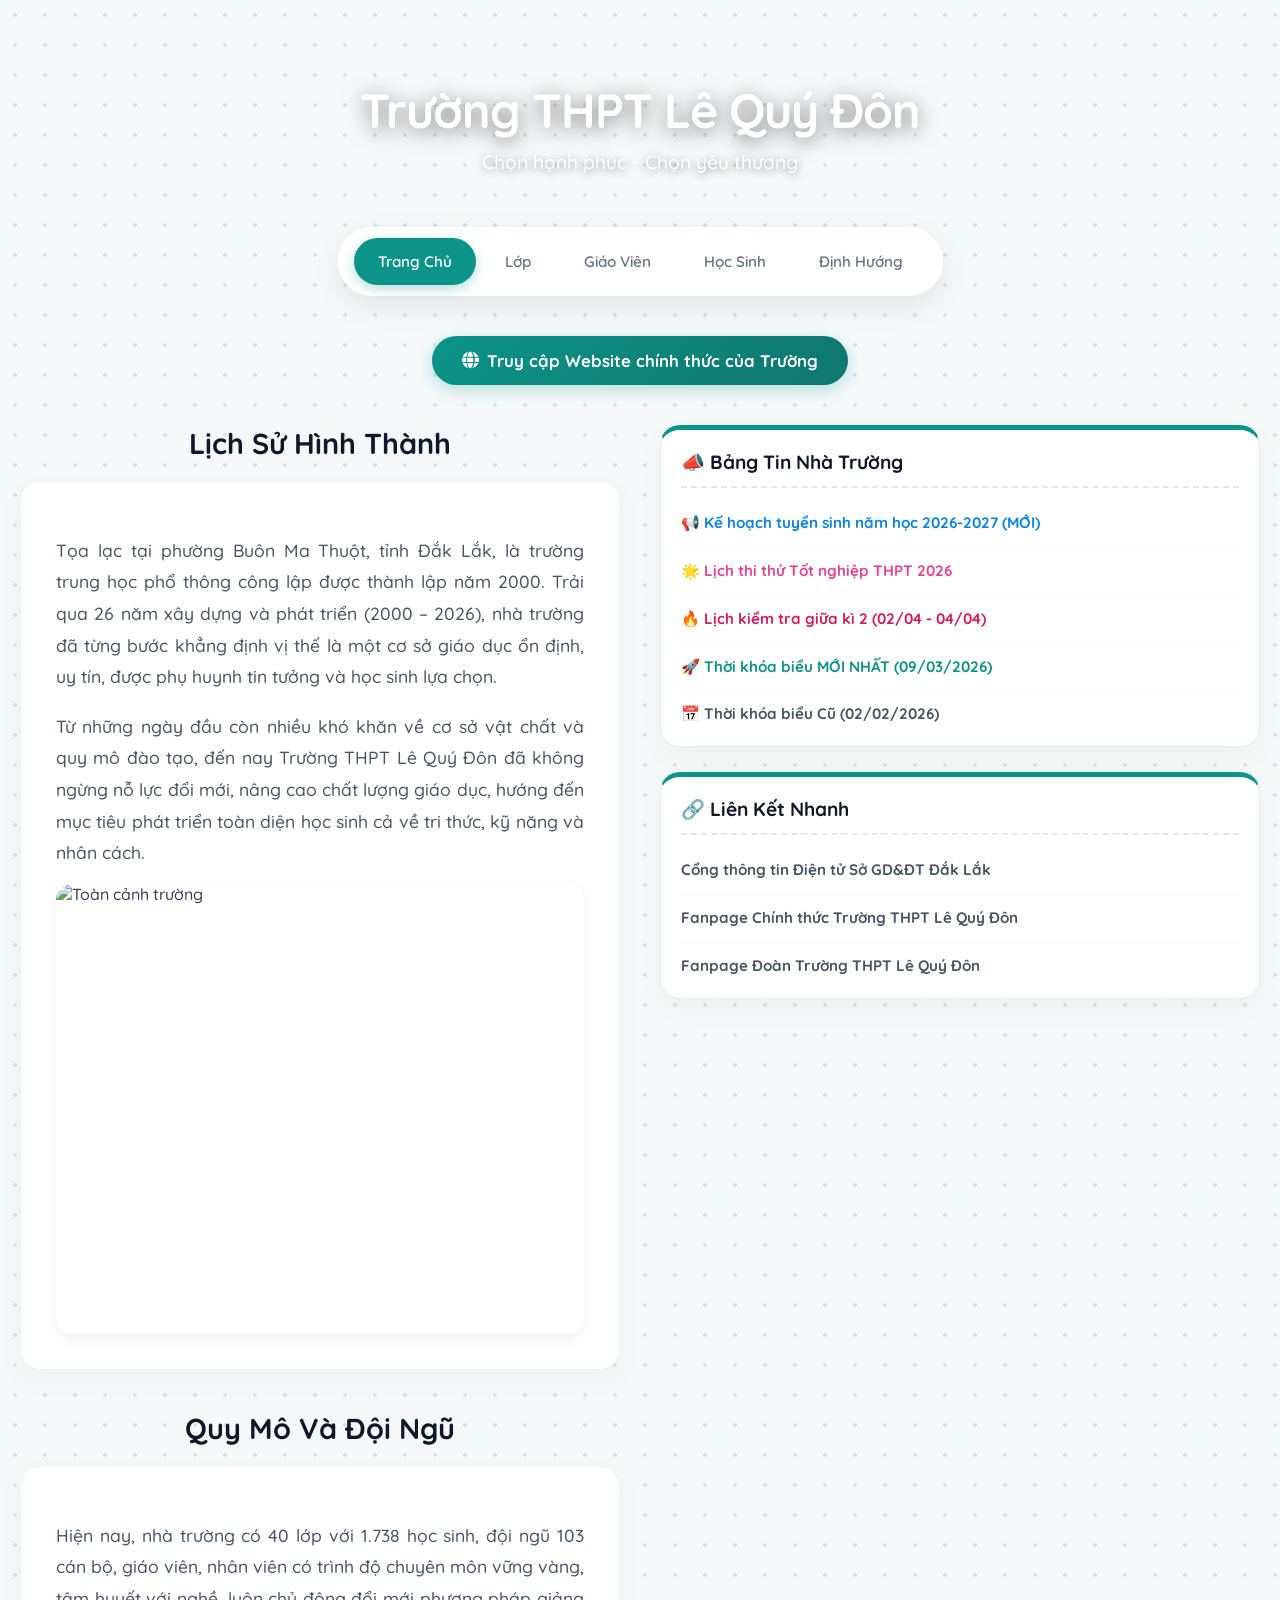
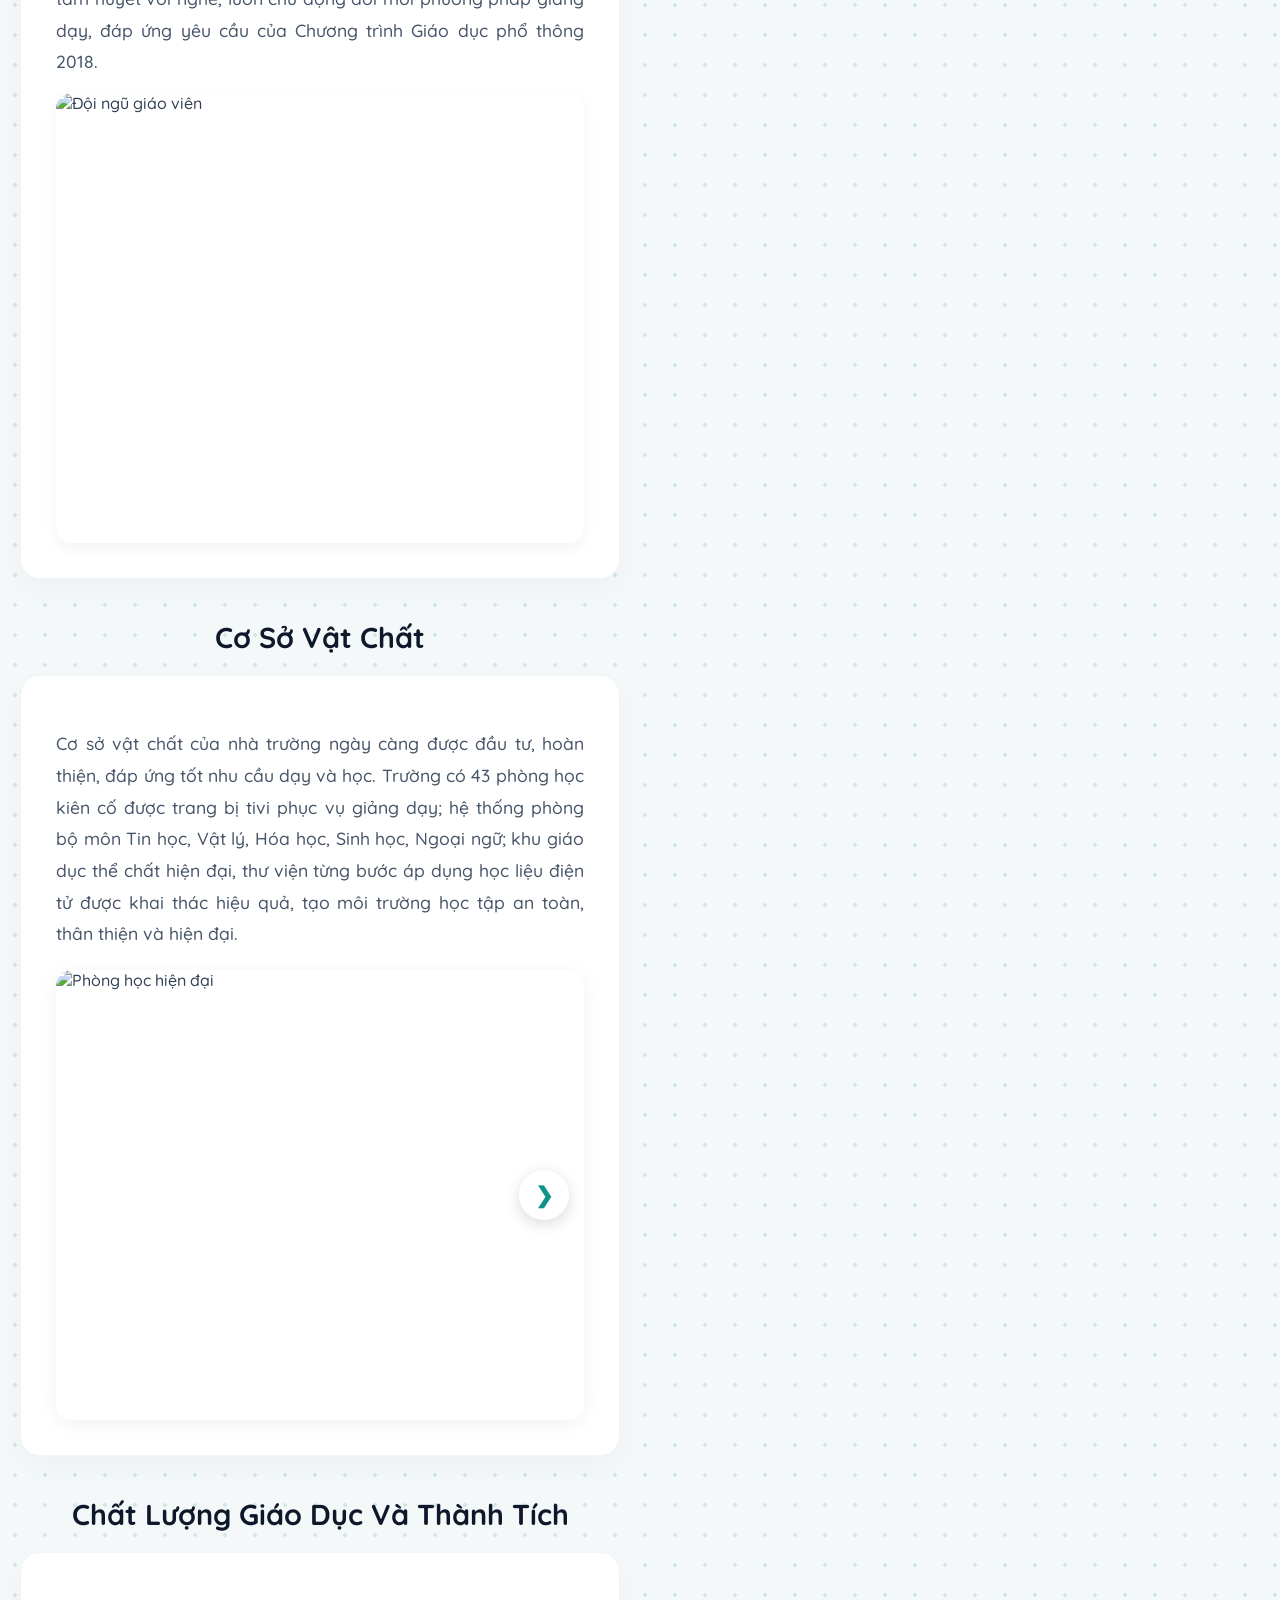
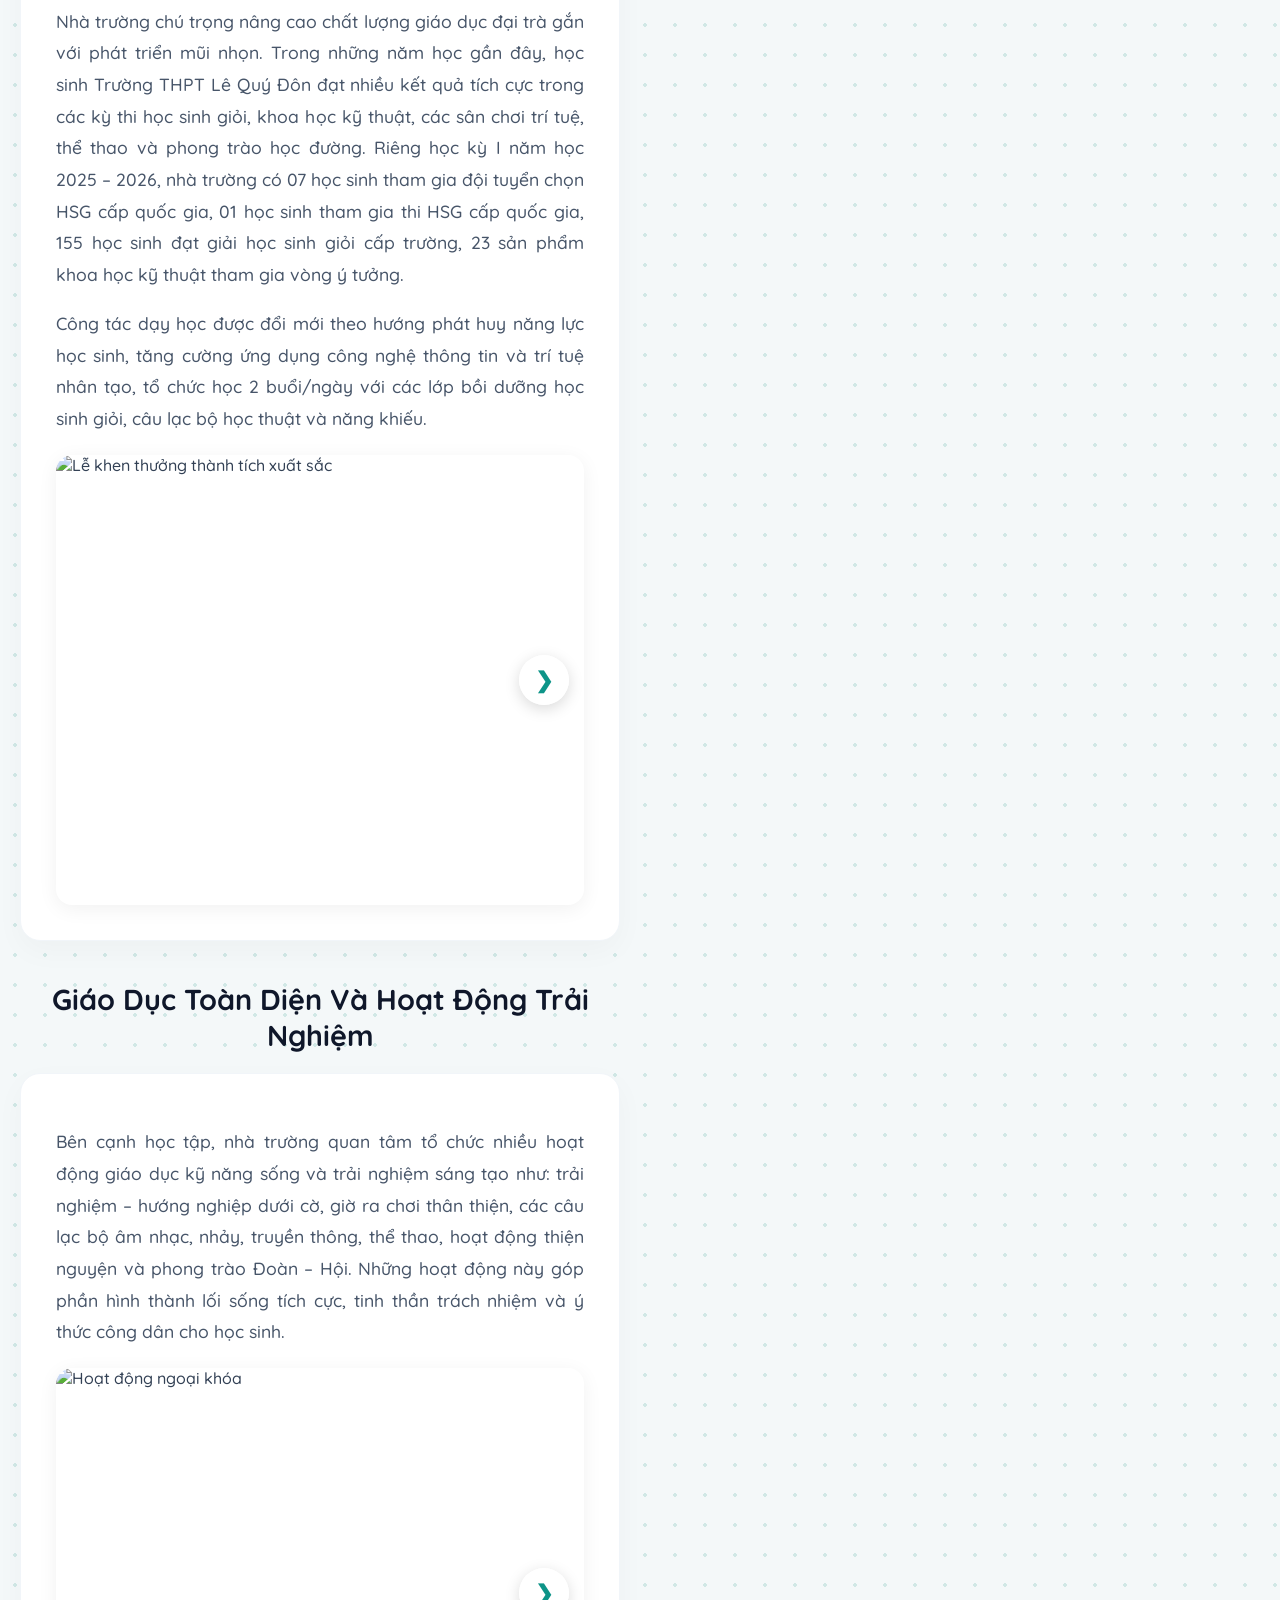
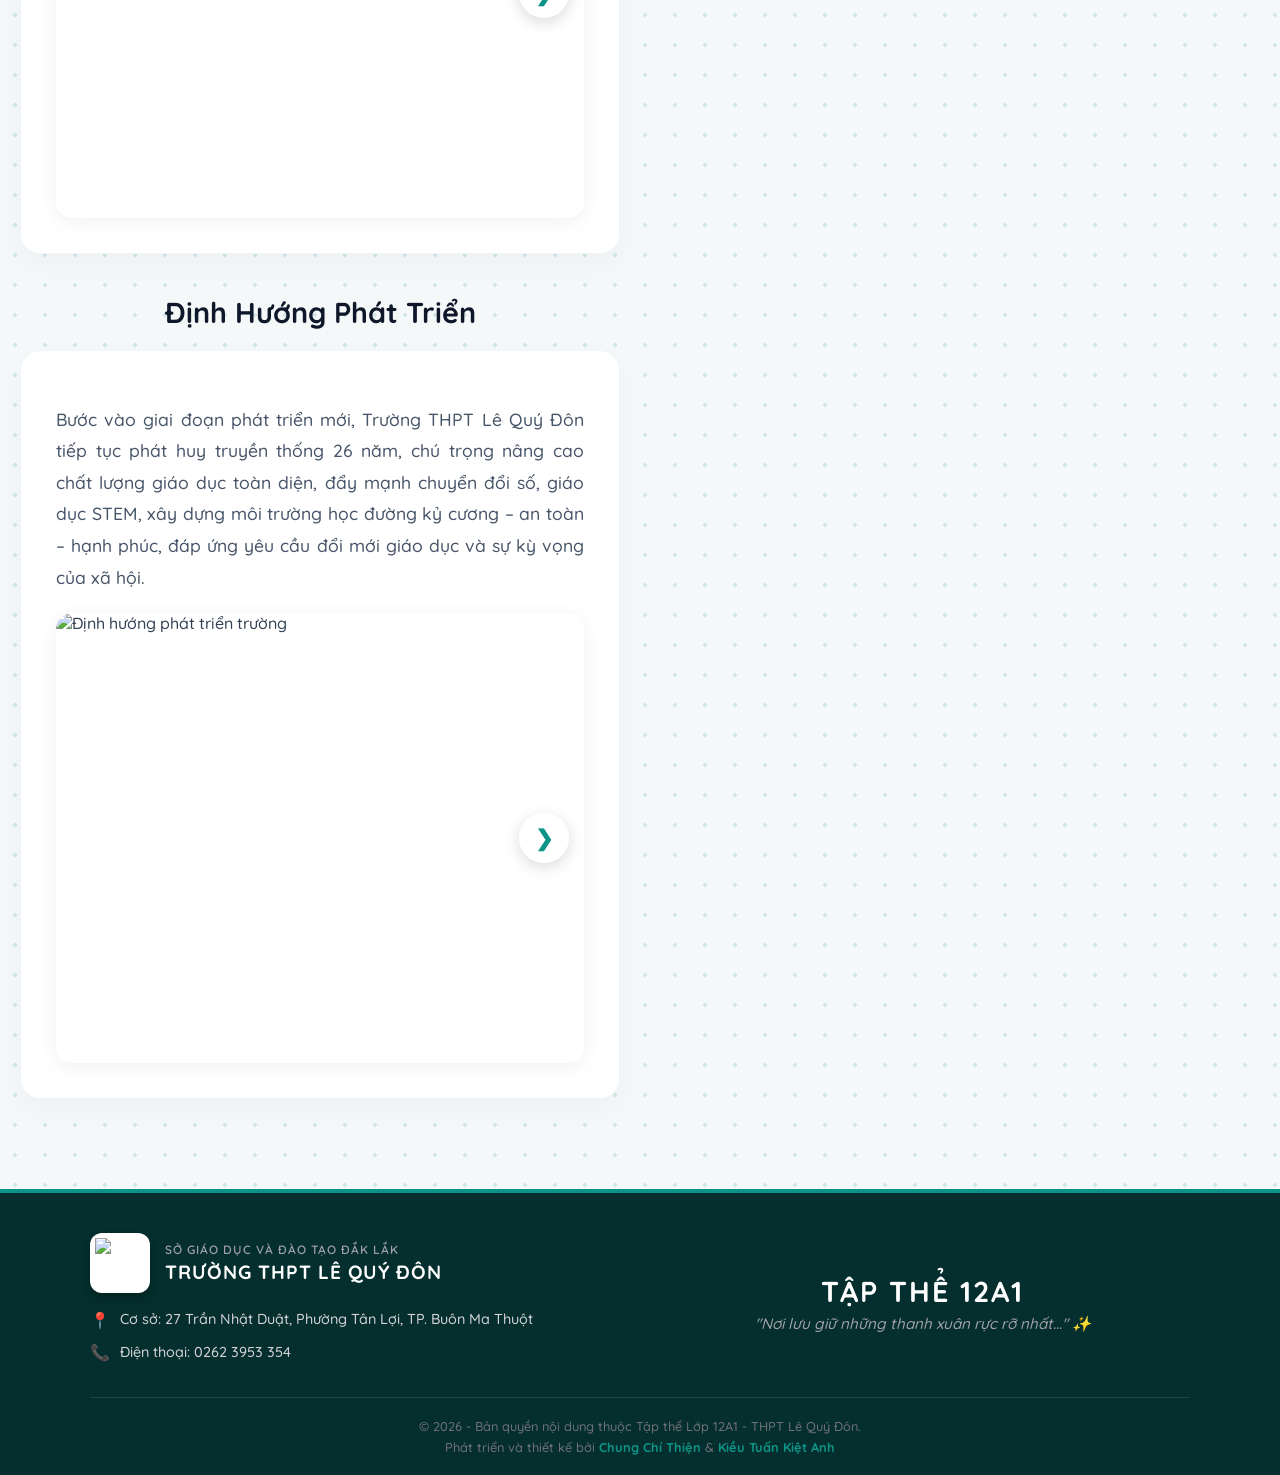
==== index.html @ 3937b13d "Update index.html" ====
<!DOCTYPE html>
<html lang="vi">
<head>
    <meta charset="UTF-8">
    <meta name="viewport" content="width=device-width, initial-scale=1.0">
    <title>Trang Chủ - THPT Lê Quý Đôn</title>
    
    <link rel="preconnect" href="https://fonts.googleapis.com">
    <link rel="preconnect" href="https://fonts.gstatic.com" crossorigin>
    <link href="https://fonts.googleapis.com/css2?family=Quicksand:wght@400;500;600;700;800&display=swap" rel="stylesheet">
    <link rel="stylesheet" href="https://cdnjs.cloudflare.com/ajax/libs/font-awesome/6.0.0/css/all.min.css">
    
    <link rel="stylesheet" href="style.css">

    <style>
        /* =========================================
           1. CSS CƠ BẢN VÀ CHỐNG VỠ GIAO DIỆN
           ========================================= */
        * { box-sizing: border-box; }
        body, html { 
            font-family: 'Quicksand', sans-serif !important;
            background-color: #f4f8f9; 
            color: #334155;
            margin: 0;
            padding: 0;
            width: 100%;
            overflow-x: hidden !important; 
        }
        
        button, input, select, textarea, a, p, h1, h2, h3, h4, h5, h6, span, div, li { 
            font-family: 'Quicksand', sans-serif !important; 
        }

        /* (Phần Header đã được xóa CSS nội bộ để kế thừa hoàn toàn thiết kế nền mờ từ file style.css gốc của bạn) */

        /* =========================================
           2. THANH MENU TRƯỢT BO GÓC MƯỢT MÀ
           ========================================= */
        nav { 
            position: relative; display: flex; justify-content: center; align-items: center; 
            gap: 5px; padding: 12px 15px; background: rgba(255, 255, 255, 0.95);
            backdrop-filter: blur(10px); box-shadow: 0 10px 30px rgba(0,0,0,0.08);
            position: sticky; top: 15px; z-index: 1000; width: max-content; max-width: 95%;
            margin: -30px auto 40px; border-radius: 50px; 
        }
        .nav-indicator {
            position: absolute; height: calc(100% - 20px); background: #0d9488; 
            border-radius: 50px; transition: all 0.4s cubic-bezier(0.25, 1, 0.5, 1);
            z-index: 0; top: 10px; left: 0; box-shadow: 0 4px 12px rgba(13, 148, 136, 0.3); pointer-events: none;
        }
        nav a { 
            position: relative; z-index: 1; text-decoration: none; padding: 10px 24px; 
            display: inline-block; color: #64748b; font-weight: 700; transition: color 0.3s ease;
            border-radius: 50px; white-space: nowrap;
        }
        nav a.active { color: #ffffff !important; }

        /* =========================================
           3. BỐ CỤC: THU NHỎ WIDGET - LÀM TO NỘI DUNG CHÍNH
           ========================================= */
        .container { max-width: 1280px; margin: 0 auto; padding: 0 20px; }
        
        .main-layout { display: flex; gap: 40px; align-items: flex-start; }
        .content { flex: 1; min-width: 0; }
        .sidebar { width: 260px; flex-shrink: 0; position: sticky; top: 100px; z-index: 10; }

        .card { 
            background: white; padding: 35px; border-radius: 20px; 
            box-shadow: 0 10px 30px rgba(0,0,0,0.03); border: 1px solid #f1f5f9; 
            margin-bottom: 40px; transition: transform 0.3s;
        }
        .card:hover { transform: translateY(-5px); box-shadow: 0 15px 40px rgba(0,0,0,0.06); }
        .card p { line-height: 1.8; color: #475569; font-size: 1.1rem; text-align: justify; margin-bottom: 15px; }
        
        h2 { 
            color: #0f172a; font-size: 1.8rem; font-weight: 800; margin-bottom: 20px; 
            border-left: 5px solid #0d9488; padding-left: 15px; margin-top: 0; 
        }

        .btn-link { 
            display: inline-flex; align-items: center; justify-content: center; gap: 8px;
            padding: 14px 30px; background: linear-gradient(135deg, #0d9488, #0f766e); 
            color: white !important; text-decoration: none; border-radius: 50px; font-weight: bold; 
            transition: 0.3s; box-shadow: 0 5px 15px rgba(13, 148, 136, 0.25); font-size: 1.05rem;
        }
        .btn-link:hover { transform: translateY(-3px); box-shadow: 0 8px 25px rgba(13, 148, 136, 0.35); }

        .school-image { width: 100%; height: 450px; object-fit: cover; border-radius: 16px; margin-top: 15px; box-shadow: 0 5px 15px rgba(0,0,0,0.05); cursor: zoom-in; }

        /* =========================================
           4. CAROUSEL TRƯỢT ẢNH MƯỢT MÀ (1 ẢNH / LẦN)
           ========================================= */
        .carousel-wrapper { 
            position: relative; margin-top: 20px; width: 100%; 
            border-radius: 16px; overflow: hidden; box-shadow: 0 4px 20px rgba(0,0,0,0.06);
        }
        
        .carousel-container { 
            width: 100%; display: flex; overflow-x: auto; 
            scroll-snap-type: x mandatory; scrollbar-width: none; 
            -webkit-overflow-scrolling: touch; scroll-behavior: smooth;
        }
        .carousel-container::-webkit-scrollbar { display: none; }
        
        .carousel-container img { 
            flex: 0 0 100%; 
            width: 100%; 
            height: 450px; 
            object-fit: cover; 
            scroll-snap-align: center; 
            cursor: zoom-in; 
        }

        .slider-btn { 
            position: absolute; top: 50%; transform: translateY(-50%); 
            background: rgba(255,255,255,0.85); backdrop-filter: blur(4px);
            border: none; width: 50px; height: 50px; border-radius: 50%; 
            font-size: 22px; font-weight: bold; cursor: pointer; color: #0d9488; 
            z-index: 10; display: flex; justify-content: center; align-items: center; 
            box-shadow: 0 4px 15px rgba(0,0,0,0.15); transition: 0.3s; 
        }
        .slider-btn:hover { background: #0d9488; color: white; transform: translateY(-50%) scale(1.1); }
        .left-btn { left: 15px; }
        .right-btn { right: 15px; }

        /* =========================================
           5. WIDGETS (CỘT BẢNG TIN BÊN PHẢI)
           ========================================= */
        .widget { 
            background: white; padding: 20px; border-radius: 20px; 
            box-shadow: 0 10px 30px rgba(0,0,0,0.03); margin-bottom: 25px; 
            border-top: 5px solid #0d9488; 
        }
        .widget h3 { 
            margin-top: 0; color: #0f172a; font-size: 1.2rem; margin-bottom: 12px; 
            padding-bottom: 12px; border-bottom: 2px dashed #e2e8f0; font-weight: 800;
        }
        .widget ul { list-style: none; padding: 0; margin: 0; }
        .widget ul li { padding: 12px 0; border-bottom: 1px dashed #f1f5f9; }
        .widget ul li:last-child { border-bottom: none; padding-bottom: 0;}
        .widget ul li a { 
            transition: 0.2s; display: block; text-decoration: none; 
            font-weight: 700; line-height: 1.5; color: #475569; font-size: 0.95rem;
        }
        .widget ul li a:hover { transform: translateX(5px); opacity: 0.8;}
        
        .link-blue { color: #0984e3 !important; }
        .link-pink { color: #e84393 !important; }
        .link-red { color: #d81b60 !important; }
        .link-teal { color: #0d9488 !important; }

        /* =========================================
           6. LIGHTBOX (TRÌNH XEM ẢNH FULL MÀN HÌNH)
           ========================================= */
        .lightbox {
            display: none; position: fixed; z-index: 9999; padding-top: 20px; 
            left: 0; top: 0; width: 100%; height: 100%; 
            background-color: rgba(15, 23, 42, 0.95); backdrop-filter: blur(8px);
        }
        .lightbox-content {
            margin: auto; display: block; max-width: 90%; max-height: 80vh;
            border-radius: 12px; box-shadow: 0 15px 50px rgba(0,0,0,0.5);
            animation: zoomIn 0.3s cubic-bezier(0.25, 1, 0.5, 1); object-fit: contain;
        }
        .lightbox-caption {
            margin: 15px auto 0; display: block; width: 80%; text-align: center; 
            color: #ccfbf1; font-size: 1.1rem; font-weight: 700;
        }
        @keyframes zoomIn { from {transform:scale(0.9); opacity:0;} to {transform:scale(1); opacity:1;} }
        
        .lightbox-close {
            position: absolute; top: 20px; right: 40px; color: #94a3b8;
            font-size: 45px; font-weight: bold; transition: 0.3s; cursor: pointer; z-index: 10000;
        }
        .lightbox-close:hover { color: #f43f5e; }
        
        .lightbox-btn {
            cursor: pointer; position: absolute; top: 50%; transform: translateY(-50%); 
            color: white; font-weight: bold; font-size: 24px; transition: 0.3s ease; 
            background-color: rgba(255,255,255,0.1); border-radius: 50%; display: flex; 
            align-items: center; justify-content: center; width: 60px; height: 60px; 
            z-index: 10000; border: none; outline: none;
        }
        .lightbox-prev { left: 30px; }
        .lightbox-next { right: 30px; }
        .lightbox-btn:hover { background-color: #0d9488; transform: translateY(-50%) scale(1.1); }

        /* =========================================
           7. RESPONSIVE (MÀN HÌNH ĐIỆN THOẠI)
           ========================================= */
        @media (max-width: 900px) {
            .main-layout { flex-direction: column; gap: 20px;}
            .sidebar { width: 100%; position: static !important; }
            
            nav {
                flex-wrap: nowrap !important; overflow-x: auto;
                -webkit-overflow-scrolling: touch; justify-content: flex-start; padding: 10px;
            }
            nav::-webkit-scrollbar { display: none; }
            nav a { padding: 10px 20px; font-size: 0.9rem; }
            .nav-indicator { top: 8px; height: calc(100% - 16px); }

            .carousel-container img, .school-image { height: 280px; }

            .lightbox-btn { padding: 15px; font-size: 20px; width: 45px; height: 45px;}
            .lightbox-prev { left: 10px; }
            .lightbox-next { right: 10px; }
            .lightbox-content { max-height: 70vh; margin-top: 30px;}
            .lightbox-close { top: 10px; right: 20px; font-size: 35px; }
        }
    </style>
</head>
<body>

    <header>
        <h1>Trường THPT Lê Quý Đôn</h1>
        <p>Chọn hạnh phúc - Chọn yêu thương</p>
    </header>

    <nav>
        <a href="index.html" class="active">Trang Chủ</a>
        <a href="lop.html">Lớp</a> 
        <a href="giao-vien.html">Giáo Viên</a>
        <a href="hoc-sinh.html">Học Sinh</a>
        <a href="dinh-huong.html">Định Hướng</a> 
    </nav>

    <div class="container">
        <div style="text-align: center; margin-bottom: 40px;">
            <a href="https://c3lequydon.daklak.edu.vn/" target="_blank" class="btn-link">
                <i class="fas fa-globe"></i> Truy cập Website chính thức của Trường
            </a>
        </div>

        <div class="main-layout">
            <div class="content">
                
                <section>
                    <h2 style="margin-top: 0;">Lịch Sử Hình Thành</h2>
                    <div class="card">
                        <p>Tọa lạc tại phường Buôn Ma Thuột, tỉnh Đắk Lắk, là trường trung học phổ thông công lập được thành lập năm 2000. Trải qua 26 năm xây dựng và phát triển (2000 – 2026), nhà trường đã từng bước khẳng định vị thế là một cơ sở giáo dục ổn định, uy tín, được phụ huynh tin tưởng và học sinh lựa chọn.</p>
                        <p>Từ những ngày đầu còn nhiều khó khăn về cơ sở vật chất và quy mô đào tạo, đến nay Trường THPT Lê Quý Đôn đã không ngừng nỗ lực đổi mới, nâng cao chất lượng giáo dục, hướng đến mục tiêu phát triển toàn diện học sinh cả về tri thức, kỹ năng và nhân cách.</p>
                        <img src="https://i.postimg.cc/QxTqFwHB/166d3dda-316a-4ff6-8b25-dff9bae28292.jpg" alt="Toàn cảnh trường" class="school-image" onclick="openLightbox(this)">
                    </div>
                </section>

                <section>
                    <h2>Quy Mô Và Đội Ngũ</h2>
                    <div class="card">
                        <p>Hiện nay, nhà trường có 40 lớp với 1.738 học sinh, đội ngũ 103 cán bộ, giáo viên, nhân viên có trình độ chuyên môn vững vàng, tâm huyết với nghề, luôn chủ động đổi mới phương pháp giảng dạy, đáp ứng yêu cầu của Chương trình Giáo dục phổ thông 2018.</p>
                        <img src="https://i.postimg.cc/J4k9RT8n/c8d6d417-4dbb-47a9-9c56-a9279ddeaa4c.jpg" alt="Đội ngũ giáo viên" class="school-image" onclick="openLightbox(this)">
                    </div>
                </section>

                <section>
                    <h2>Cơ Sở Vật Chất</h2>
                    <div class="card">
                        <p>Cơ sở vật chất của nhà trường ngày càng được đầu tư, hoàn thiện, đáp ứng tốt nhu cầu dạy và học. Trường có 43 phòng học kiên cố được trang bị tivi phục vụ giảng dạy; hệ thống phòng bộ môn Tin học, Vật lý, Hóa học, Sinh học, Ngoại ngữ; khu giáo dục thể chất hiện đại, thư viện từng bước áp dụng học liệu điện tử được khai thác hiệu quả, tạo môi trường học tập an toàn, thân thiện và hiện đại.</p>
                        
                        <div class="carousel-wrapper">
                            <button class="slider-btn left-btn" onclick="slideLeft(this)">&#10094;</button>
                            <div class="carousel-container">
                                <img src="https://c3lequydon.daklak.edu.vn/wp-content/uploads/2017/02/z7455707292828_aeb39043b974418fcc3a4936e6cd69d9.jpg" alt="Phòng học hiện đại" onclick="openLightbox(this)">
                                <img src="https://c3lequydon.daklak.edu.vn/wp-content/uploads/2017/02/z7455707251765_ad4e3253b3285c5e73edd8f9a459f465.jpg" alt="Khu vực hành lang" onclick="openLightbox(this)">
                                <img src="https://c3lequydon.daklak.edu.vn/wp-content/uploads/2017/02/z7455707297633_b4deb119cb4437e8d9b5bf1c63dc4852.jpg" alt="Lớp học" onclick="openLightbox(this)">
                                <img src="https://c3lequydon.daklak.edu.vn/wp-content/uploads/2017/02/z7455707258734_78c1bbf5b48a6ef9f3e60f75b6416929.jpg" alt="Thư viện trường" onclick="openLightbox(this)">
                                <img src="https://c3lequydon.daklak.edu.vn/wp-content/uploads/2017/02/z7455707263644_a8daf5a35c7de0bb8a97532170283399.jpg" alt="Toàn cảnh sân trường" onclick="openLightbox(this)">
                                <img src="https://i.postimg.cc/rFkvF1wP/648474636-10224786469967498-5948464086240339413-n.jpg" alt="Hoạt động ngoài trời" onclick="openLightbox(this)">
                            </div>
                            <button class="slider-btn right-btn" onclick="slideRight(this)">&#10095;</button>
                        </div>
                    </div>
                </section>

                <section>
                    <h2>Chất Lượng Giáo Dục Và Thành Tích</h2>
                    <div class="card">
                        <p>Nhà trường chú trọng nâng cao chất lượng giáo dục đại trà gắn với phát triển mũi nhọn. Trong những năm học gần đây, học sinh Trường THPT Lê Quý Đôn đạt nhiều kết quả tích cực trong các kỳ thi học sinh giỏi, khoa học kỹ thuật, các sân chơi trí tuệ, thể thao và phong trào học đường. Riêng học kỳ I năm học 2025 – 2026, nhà trường có 07 học sinh tham gia đội tuyển chọn HSG cấp quốc gia, 01 học sinh tham gia thi HSG cấp quốc gia, 155 học sinh đạt giải học sinh giỏi cấp trường, 23 sản phẩm khoa học kỹ thuật tham gia vòng ý tưởng.</p>
                        <p>Công tác dạy học được đổi mới theo hướng phát huy năng lực học sinh, tăng cường ứng dụng công nghệ thông tin và trí tuệ nhân tạo, tổ chức học 2 buổi/ngày với các lớp bồi dưỡng học sinh giỏi, câu lạc bộ học thuật và năng khiếu.</p>
                        
                        <div class="carousel-wrapper">
                            <button class="slider-btn left-btn" onclick="slideLeft(this)">&#10094;</button>
                            <div class="carousel-container">
                                <img src="https://i.postimg.cc/d0sskMQn/c5709646-0179-49d1-900b-41e33052330c.jpg" alt="Lễ khen thưởng thành tích xuất sắc" onclick="openLightbox(this)">
                                <img src="https://i.postimg.cc/nLSXnVK1/4c5e0449-b645-4fe2-890e-ef22f862fcc4.jpg" alt="Vinh danh học sinh giỏi" onclick="openLightbox(this)">
                                <img src="https://i.postimg.cc/wvJgn9wt/649169267_1779965720082262_7412901498933026871_n.jpg" alt="Thành tích học tập" onclick="openLightbox(this)">
                                <img src="https://i.postimg.cc/NMTBZQdM/649621949_1779965050082329_612656541181257158_n.jpg" alt="Lễ trao giải thưởng" onclick="openLightbox(this)">
                            </div>
                            <button class="slider-btn right-btn" onclick="slideRight(this)">&#10095;</button>
                        </div>
                    </div>
                </section>

                <section>
                    <h2>Giáo Dục Toàn Diện Và Hoạt Động Trải Nghiệm</h2>
                    <div class="card">
                        <p>Bên cạnh học tập, nhà trường quan tâm tổ chức nhiều hoạt động giáo dục kỹ năng sống và trải nghiệm sáng tạo như: trải nghiệm – hướng nghiệp dưới cờ, giờ ra chơi thân thiện, các câu lạc bộ âm nhạc, nhảy, truyền thông, thể thao, hoạt động thiện nguyện và phong trào Đoàn – Hội. Những hoạt động này góp phần hình thành lối sống tích cực, tinh thần trách nhiệm và ý thức công dân cho học sinh.</p>
                        
                        <div class="carousel-wrapper">
                            <button class="slider-btn left-btn" onclick="slideLeft(this)">&#10094;</button>
                            <div class="carousel-container">
                                <img src="https://i.postimg.cc/8PBP1dLy/a1a9ad84_48a5_49c4_829f_1558bcc8e246.jpg" alt="Hoạt động ngoại khóa" onclick="openLightbox(this)">
                                <img src="https://i.postimg.cc/QN7dzZCZ/90296a9b_25d7_45df_a631_cd5bc4f70486.jpg" alt="Hoạt động trải nghiệm sáng tạo" onclick="openLightbox(this)">
                                <img src="https://i.postimg.cc/3N2r0mVv/35fc3d0e_de30_46ec_94c1_abe281f415d9.jpg" alt="Hoạt động trải nghiệm sáng tạo" onclick="openLightbox(this)">
                                <img src="https://i.postimg.cc/D03JNvKc/645216532-1773482660730568-569831196013737485-n.jpg" alt="Hoạt động trải nghiệm sáng tạo" onclick="openLightbox(this)">
                                <img src="https://i.postimg.cc/C5bMnkXy/3a097dde_d25f_4a4d_9106_da8df96b39ba.jpg" alt="Hoạt động trải nghiệm sáng tạo" onclick="openLightbox(this)">
                                <img src="https://i.postimg.cc/Wz0pqgCP/9eecce90_946b_4078_804c_c4f4691500de.jpg" alt="Hoạt động trải nghiệm sáng tạo" onclick="openLightbox(this)">
                                <img src="https://i.postimg.cc/sDRgdHGg/9789058d_a9b0_4a70_a639_5f046e37ff5d.jpg" alt="Hoạt động trải nghiệm sáng tạo" onclick="openLightbox(this)">
                                <img src="https://i.postimg.cc/zX1GZ2Hz/25509495_bd0c_470d_8428_6dc69a937c18.jpg" alt="Hoạt động trải nghiệm sáng tạo" onclick="openLightbox(this)">
                                <img src="https://i.postimg.cc/B6MB9PMv/97b82381-03ca-4da4-829a-65a8f83c980b.jpg" alt="Hoạt động trải nghiệm sáng tạo" onclick="openLightbox(this)">
                                <img src="https://i.postimg.cc/Xv2kty24/644292794-1770695761009258-4695764314334671109-n.jpg" alt="Hoạt động trải nghiệm sáng tạo" onclick="openLightbox(this)">
                                <img src="https://i.postimg.cc/8PVzQXfw/627961557_1755180529227448_2280733054855332234_n.jpg" alt="Hoạt động trải nghiệm sáng tạo" onclick="openLightbox(this)">
                                <img src="https://i.postimg.cc/8cLkfM9f/51c355e4_2689_4f85_b1f9_28c31f2f9b85.jpg" alt="Hoạt động trải nghiệm sáng tạo" onclick="openLightbox(this)">
                                <img src="https://i.postimg.cc/hPqtWZQP/6156687f_5fd8_4e08_a244_64dcd9b2ab9f.jpg" alt="Hoạt động trải nghiệm sáng tạo" onclick="openLightbox(this)">
                                <img src="https://i.postimg.cc/HnbW8XRc/9fadb9db_1b16_4207_a979_9bfb15305cab.jpg" alt="Hoạt động trải nghiệm sáng tạo" onclick="openLightbox(this)">
                                <img src="https://i.postimg.cc/VLBLY9X4/632480967_1755190432559791_4862574392429148443_n.jpg" alt="Hoạt động trải nghiệm sáng tạo" onclick="openLightbox(this)">
                                <img src="https://i.postimg.cc/Bb2ZPHk9/2a868b29_6b6a_455e_b6b9_efd1650eb976.jpg" alt="Hoạt động trải nghiệm sáng tạo" onclick="openLightbox(this)">
                                <img src="https://i.postimg.cc/Gtv3TGVn/8bd7aef8_82a7_4a11_b999_0518441116ee.jpg" alt="Hoạt động trải nghiệm sáng tạo" onclick="openLightbox(this)">
                                <img src="https://i.postimg.cc/SN7NyLcv/be54c7ad_d294_4ea6_a403_26efc1b96382.jpg" alt="Hoạt động trải nghiệm sáng tạo" onclick="openLightbox(this)">
                                <img src="https://i.postimg.cc/nhPCYCPP/659807948_1796211341791033_352258757976839125_n.jpg" alt="Hoạt động trải nghiệm sáng tạo" onclick="openLightbox(this)">
                                <img src="https://i.postimg.cc/HkhV4VhN/660913886_1796219698456864_8237463727540544328_n.jpg" alt="Hoạt động trải nghiệm sáng tạo" onclick="openLightbox(this)">
                                <img src="https://i.postimg.cc/6pmyLymj/659154079_1796219551790212_5110881103081609275_n.jpg" alt="Hoạt động trải nghiệm sáng tạo" onclick="openLightbox(this)">
                                <img src="https://i.postimg.cc/50xdXmmX/659081424-1796219941790173-7161605135861066737-n.jpg" alt="Hoạt động trải nghiệm sáng tạo" onclick="openLightbox(this)">
                                <img src="https://i.postimg.cc/FHB7g7BC/656101995_1795430588535775_4843150243819233095_n.jpg" alt="Hoạt động trải nghiệm sáng tạo" onclick="openLightbox(this)">
                            </div>
                            <button class="slider-btn right-btn" onclick="slideRight(this)">&#10095;</button>
                        </div>
                    </div>
                </section>

                <section>
                    <h2>Định Hướng Phát Triển</h2>
                    <div class="card">
                        <p>Bước vào giai đoạn phát triển mới, Trường THPT Lê Quý Đôn tiếp tục phát huy truyền thống 26 năm, chú trọng nâng cao chất lượng giáo dục toàn diện, đẩy mạnh chuyển đổi số, giáo dục STEM, xây dựng môi trường học đường kỷ cương – an toàn – hạnh phúc, đáp ứng yêu cầu đổi mới giáo dục và sự kỳ vọng của xã hội.</p>
                        
                        <div class="carousel-wrapper">
                            <button class="slider-btn left-btn" onclick="slideLeft(this)">&#10094;</button>
                            <div class="carousel-container">
                                <img src="https://c3lequydon.daklak.edu.vn/wp-content/uploads/2017/02/z7455707258734_78c1bbf5b48a6ef9f3e60f75b6416929.jpg" alt="Định hướng phát triển trường" onclick="openLightbox(this)">
                                <img src="https://i.postimg.cc/QCYsvm2H/643231454_1770133134398854_5674663032686192200_n.jpg" alt="Phát triển giáo dục toàn diện" onclick="openLightbox(this)">
                            </div>
                            <button class="slider-btn right-btn" onclick="slideRight(this)">&#10095;</button>
                        </div>
                    </div>
                </section>
            </div>

            <div class="sidebar">
                <div class="widget">
                    <h3>📣 Bảng Tin Nhà Trường</h3>
                    <ul>
                        <li><a href="https://c3lequydon.daklak.edu.vn/wp-content/uploads/2026/03/100-KH_0001.pdf" target="_blank" class="link-blue">📢 Kế hoạch tuyển sinh năm học 2026-2027 (MỚI)</a></li>
                        <li><a href="lich-thi-thu.png" target="_blank" class="link-pink">🌟 Lịch thi thử Tốt nghiệp THPT 2026</a></li>
                        <li><a href="lich-giua-ki.jpg" target="_blank" class="link-red">🔥 Lịch kiểm tra giữa kì 2 (02/04 - 04/04)</a></li>
                        <li><a href="TKB-9-3-2026.pdf" target="_blank" class="link-teal">🚀 Thời khóa biểu MỚI NHẤT (09/03/2026)</a></li>
                        <li><a href="TKB-2-2-2026.pdf" target="_blank" class="link-gray">📅 Thời khóa biểu Cũ (02/02/2026)</a></li>
                    </ul>
                </div>
                <div class="widget">
                    <h3>🔗 Liên Kết Nhanh</h3>
                    <ul>
                        <li><a href="https://gddt.daklak.gov.vn/" target="_blank" class="link-gray">Cổng thông tin Điện tử Sở GD&ĐT Đắk Lắk</a></li>
                        <li><a href="https://www.facebook.com/profile.php?id=100042065540522" target="_blank" class="link-gray">Fanpage Chính thức Trường THPT Lê Quý Đôn</a></li>
                        <li><a href="https://www.facebook.com/doantruonglequydonbmt" target="_blank" class="link-gray">Fanpage Đoàn Trường THPT Lê Quý Đôn</a></li>
                    </ul>
                </div>
            </div>
            
        </div>
    </div>

    <footer style="background-color: #042f2e; color: #ffffff; padding: 40px 20px 20px; margin-top: 50px; border-top: 4px solid #0d9488;">
        <div style="max-width: 1100px; margin: 0 auto; display: flex; flex-wrap: wrap; justify-content: space-between; align-items: center; gap: 30px; border-bottom: 1px solid rgba(255,255,255,0.1); padding-bottom: 25px; margin-bottom: 20px;">
            <div style="flex: 1; min-width: 300px;">
                <div style="display: flex; align-items: center; gap: 15px; margin-bottom: 15px;">
                    <div style="width: 60px; height: 60px; background: white; border-radius: 12px; display: flex; justify-content: center; align-items: center; box-shadow: 0 4px 10px rgba(0,0,0,0.3); overflow: hidden; padding: 5px;">
                        <img src="https://i.postimg.cc/FFV3PLTW/image.png" alt="Logo Lê Quý Đôn" style="width: 100%; height: 100%; object-fit: contain;">
                    </div>
                    <div>
                        <p style="margin: 0; font-size: 0.75rem; text-transform: uppercase; color: #a1a1aa; letter-spacing: 1px; font-weight: 600;">SỞ GIÁO DỤC VÀ ĐÀO TẠO ĐẮK LẮK</p>
                        <h3 style="margin: 3px 0 0; font-size: 1.2rem; color: #ffffff; text-transform: uppercase; letter-spacing: 1px; font-weight: 800;">Trường THPT Lê Quý Đôn</h3>
                    </div>
                </div>
                <div style="color: #d4d4d8; font-size: 0.9rem; line-height: 1.6;">
                    <p style="margin: 6px 0; display: flex; gap: 10px; align-items: start;">
                        <span style="color: #2dd4bf; font-size: 1rem;">📍</span> Cơ sở: 27 Trần Nhật Duật, Phường Tân Lợi, TP. Buôn Ma Thuột
                    </p>
                    <p style="margin: 6px 0; display: flex; gap: 10px; align-items: center;">
                        <span style="color: #2dd4bf; font-size: 1rem;">📞</span> Điện thoại: 0262 3953 354
                    </p>
                </div>
            </div>
            <div style="flex: 1; min-width: 250px; text-align: center; display: flex; flex-direction: column; align-items: center; justify-content: center;">
                <h3 style="margin: 0 0 5px; font-size: 1.8rem; color: #ffffff; letter-spacing: 2px; font-weight: 800;">TẬP THỂ 12A1</h3>
                <p style="margin: 0; color: #a1a1aa; font-style: italic; font-size: 0.95rem; max-width: 350px;">"Nơi lưu giữ những thanh xuân rực rỡ nhất..." ✨</p>
            </div>
        </div>
        <div style="text-align: center; color: #71717a; font-size: 0.8rem;">
            <p style="margin: 0 0 5px;">© 2026 - Bản quyền nội dung thuộc Tập thể Lớp 12A1 - THPT Lê Quý Đôn.</p>
            <p style="margin: 0;">Phát triển và thiết kế bởi <strong style="color: #0d9488;">Chung Chí Thiện</strong> & <strong style="color: #0d9488;">Kiều Tuấn Kiệt Anh</strong></p>
        </div>
    </footer>

    <div id="imageLightbox" class="lightbox">
        <span class="lightbox-close" onclick="closeLightbox()">&times;</span>
        <button class="lightbox-btn lightbox-prev" onclick="changeLightboxImg(-1)">&#10094;</button>
        <img class="lightbox-content" id="lightboxImg">
        <button class="lightbox-btn lightbox-next" onclick="changeLightboxImg(1)">&#10095;</button>
        <div id="lightboxCaption" class="lightbox-caption"></div>
    </div>

    <script>
        // --- 1. SCRIPT MENU TRƯỢT SẠCH SẼ ---
        document.addEventListener("DOMContentLoaded", function() {
            const nav = document.querySelector('nav');
            if (!nav) return;

            let oldIndicator = nav.querySelector('.nav-indicator');
            if (oldIndicator) oldIndicator.remove();

            const indicator = document.createElement('div');
            indicator.className = 'nav-indicator';
            nav.appendChild(indicator);

            const links = nav.querySelectorAll('a');
            let activeLink = null;
            
            links.forEach(link => {
                if (link.classList.contains('active') || link.getAttribute('style')) activeLink = link;
            });

            if (activeLink) {
                indicator.style.transition = 'none';
                indicator.style.width = `${activeLink.offsetWidth}px`;
                indicator.style.transform = `translateX(${activeLink.offsetLeft}px)`;
                activeLink.style.setProperty('color', '#ffffff', 'important');
                void indicator.offsetWidth;
                indicator.style.transition = 'all 0.4s cubic-bezier(0.25, 1, 0.5, 1)';
            }

            function slideTo(element) {
                if (!element) return;
                indicator.style.width = `${element.offsetWidth}px`;
                indicator.style.transform = `translateX(${element.offsetLeft}px)`;
                links.forEach(link => {
                    link.style.setProperty('color', '#64748b', 'important');
                    link.style.setProperty('background', 'transparent', 'important');
                });
                element.style.setProperty('color', '#ffffff', 'important');
            }

            links.forEach(link => link.addEventListener('mouseenter', (e) => slideTo(e.target)));
            nav.addEventListener('mouseleave', () => { if (activeLink) slideTo(activeLink); });
            window.addEventListener('resize', () => {
                if (activeLink) {
                    indicator.style.transition = 'none';
                    slideTo(activeLink);
                    void indicator.offsetWidth;
                    indicator.style.transition = 'all 0.4s cubic-bezier(0.25, 1, 0.5, 1)';
                }
            });
        });

        // --- 2. SCRIPT CAROUSEL (MŨI TÊN TRƯỢT ẢNH) ---
        function slideLeft(btn) {
            const container = btn.parentElement.querySelector('.carousel-container');
            if (container) container.scrollBy({ left: -container.clientWidth, behavior: 'smooth' });
        }
        function slideRight(btn) {
            const container = btn.parentElement.querySelector('.carousel-container');
            if (container) container.scrollBy({ left: container.clientWidth, behavior: 'smooth' });
        }

        // Tự động kiểm tra và ẩn/hiện nút mũi tên
        function updateSliderButtons(container) {
            const wrapper = container.closest('.carousel-wrapper');
            if (!wrapper) return;
            const leftBtn = wrapper.querySelector('.left-btn');
            const rightBtn = wrapper.querySelector('.right-btn');
            
            const isAtStart = container.scrollLeft <= 5;
            const isAtEnd = container.scrollLeft + container.clientWidth >= container.scrollWidth - 5;

            // Nếu không có đủ ảnh để trượt thì giấu cả 2 nút
            if (container.scrollWidth <= container.clientWidth + 5) {
                if (leftBtn) leftBtn.style.display = 'none';
                if (rightBtn) rightBtn.style.display = 'none';
            } else {
                if (leftBtn) leftBtn.style.display = isAtStart ? 'none' : 'flex';
                if (rightBtn) rightBtn.style.display = isAtEnd ? 'none' : 'flex';
            }
        }

        // Chạy lệnh kiểm tra mũi tên sau khi trang load xong hoàn toàn
        window.addEventListener('load', () => {
            document.querySelectorAll('.carousel-container').forEach(container => {
                updateSliderButtons(container);
                container.addEventListener('scroll', () => { updateSliderButtons(container); });
                window.addEventListener('resize', () => { updateSliderButtons(container); });
            });
        });

        // --- 3. SCRIPT LIGHTBOX (ĐỘC LẬP TỪNG PHẦN) ---
        const lightbox = document.getElementById("imageLightbox");
        const lightboxImg = document.getElementById("lightboxImg");
        const lightboxCaption = document.getElementById("lightboxCaption");
        
        let currentLightboxGroup = []; 
        let currentImgIndex = 0;

        function openLightbox(imgElement) {
            const parentCard = imgElement.closest('.card');
            
            if (parentCard) {
                // Gom tất cả ảnh TRONG CÙNG 1 MỤC đó để cho phép trượt qua lại
                currentLightboxGroup = Array.from(parentCard.querySelectorAll('img:not(.school-image), img.school-image'));
            } else {
                currentLightboxGroup = [imgElement];
            }

            currentImgIndex = currentLightboxGroup.indexOf(imgElement);
            if (currentImgIndex === -1) currentImgIndex = 0;

            updateLightboxView();
            lightbox.style.display = "block";
            document.body.style.overflow = 'hidden'; // Chống cuộn trang phía sau
        }

        function closeLightbox() {
            lightbox.style.display = "none";
            document.body.style.overflow = 'auto'; // Cho phép cuộn trang trở lại
            currentLightboxGroup = []; 
        }

        function changeLightboxImg(step) {
            if (currentLightboxGroup.length === 0) return;
            
            currentImgIndex += step;
            if (currentImgIndex >= currentLightboxGroup.length) {
                currentImgIndex = 0;
            } else if (currentImgIndex < 0) {
                currentImgIndex = currentLightboxGroup.length - 1;
            }
            updateLightboxView();
        }

        function updateLightboxView() {
            const img = currentLightboxGroup[currentImgIndex];
            lightboxImg.src = img.src;
            
            let captionText = img.alt;
            if (!captionText || captionText.trim() === "") {
                let section = img.closest('section');
                if (section && section.querySelector('h2')) {
                    captionText = "Mục: " + section.querySelector('h2').innerText;
                } else {
                    captionText = "Hình ảnh";
                }
            }
            
            if (currentLightboxGroup.length > 1) {
                lightboxCaption.innerHTML = captionText + " (" + (currentImgIndex + 1) + " / " + currentLightboxGroup.length + ")";
            } else {
                lightboxCaption.innerHTML = captionText;
            }

            const prevBtn = document.querySelector(".lightbox-prev");
            const nextBtn = document.querySelector(".lightbox-next");
            if (currentLightboxGroup.length <= 1) {
                prevBtn.style.display = "none";
                nextBtn.style.display = "none";
            } else {
                prevBtn.style.display = "flex";
                nextBtn.style.display = "flex";
            }
        }

        lightbox.addEventListener('click', function(e) {
            if (e.target === lightbox) {
                closeLightbox();
            }
        });

        document.addEventListener('keydown', function(e) {
            if (lightbox.style.display === "block") {
                if (e.key === "ArrowLeft") changeLightboxImg(-1);
                if (e.key === "ArrowRight") changeLightboxImg(1);
                if (e.key === "Escape") closeLightbox();
            }
        });
    </script>
</body>
</html>
---- style.css ----
@import url('https://fonts.googleapis.com/css2?family=Quicksand:wght@400;500;600;700&display=swap');

:root {
    --primary: #0d9488;       /* Màu Teal hiện đại */
    --primary-light: #ccfbf1;
    --primary-dark: #0f766e;
    --bg-body: #f8fafc;       /* Nền xám xanh cực nhạt */
    --surface: #ffffff;
    --text-main: #1e293b;     /* Chữ màu đen slate sang trọng */
    --text-muted: #64748b;
    --radius-lg: 24px;
    --radius-md: 16px;
    --shadow-soft: 0 20px 40px -15px rgba(0,0,0,0.05);
    --shadow-hover: 0 25px 50px -12px rgba(13, 148, 136, 0.15);
}

*, *::before, *::after { box-sizing: border-box; }

html, body {
    font-family: 'Quicksand', sans-serif;
    font-weight: 500;
    background-color: var(--bg-color);
    color: var(--text-color);
    margin: 0;
    padding: 0;
    width: 100vw; /* Ép chiều rộng đúng bằng 100% màn hình hiển thị */
    max-width: 100%;
    overflow-x: hidden !important; /* Lệnh thép: Cắt bỏ mọi thứ tràn ra chiều ngang */
    box-sizing: border-box; /* Đảm bảo padding không làm tăng kích thước */
}
body {
    /* Đổi màu nền hơi ngả xanh ngọc nhạt cho dịu mắt */
    background-color: #f8fbfa; 
    /* Tạo họa tiết chấm bi mờ */
    background-image: radial-gradient(#d1e8e6 2px, transparent 2px);
    background-size: 30px 30px;
}
img { max-width: 100%; display: block; }

/* --- 1. HEADER ẢNH NỀN LÀM MỜ --- */
header { 
    position: relative;
    color: white; 
    padding: 5rem 15px 4rem; 
    text-align: center; 
    overflow: hidden; /* Giữ phần mờ không tràn ra ngoài */
    z-index: 1;
}

header::before {
    content: "";
    position: absolute;
    top: 0; left: 0; right: 0; bottom: 0;
    /* Bạn có thể thay link ảnh dưới đây bằng link ảnh trường mà bạn thích nhất */
    background-image: url('https://i.postimg.cc/QxTqFwHB/166d3dda-316a-4ff6-8b25-dff9bae28292.jpg'); 
    background-size: cover;
    background-position: center;
    /* Hiệu ứng làm mờ (blur) và làm tối (brightness) để chữ trắng nổi bật lên */
    filter: blur(8px) brightness(0.65); 
    z-index: -1;
    transform: scale(1.05); /* Phóng to nhẹ để giấu phần viền bị lem do hiệu ứng mờ */
}

header h1 { 
    margin: 0; 
    font-size: 3rem; 
    font-weight: 800; 
    letter-spacing: -1px; 
    text-shadow: 0 4px 20px rgba(0,0,0,0.5); /* Tăng bóng đổ để chữ sắc nét hơn trên nền ảnh */
}

header p { 
    margin-top: 10px; 
    font-size: 1.2rem; 
    opacity: 0.95; 
    font-weight: 500; 
    text-shadow: 0 2px 10px rgba(0,0,0,0.5);
}
/* --- 2. FLOATING GLASS NAV (BẢN LÀM LẠI HOÀN TOÀN) --- */
nav { 
    background: rgba(255, 255, 255, 0.85); 
    backdrop-filter: blur(16px);
    -webkit-backdrop-filter: blur(16px);
    border: 1px solid rgba(255,255,255,0.5);
    display: flex; justify-content: center; 
    padding: 10px 15px; gap: 8px;
    box-shadow: 0 10px 30px rgba(0,0,0,0.08);
    position: sticky; top: 20px; z-index: 1000;
    width: max-content; max-width: 95%;
    margin: -30px auto 40px; border-radius: 50px;
    position: relative; /* Bắt buộc để làm mốc cho cục trượt */
}

/* ÉP TẤT CẢ CÁC THẺ A PHẢI TRONG SUỐT VÀ XÓA MỌI ĐỊNH DẠNG CŨ */
nav a { 
    text-decoration: none !important; 
    padding: 12px 24px !important; 
    font-weight: 600 !important; 
    font-size: 0.95rem !important;
    border-radius: 50px !important; 
    position: relative !important;
    z-index: 2 !important; /* Chữ phải nổi lên trên */
    transition: color 0.3s ease !important;
    background: transparent !important;
    box-shadow: none !important;
}

/* CỤC HIGHLIGHT TRƯỢT (NỀN XANH) */
.nav-indicator {
    position: absolute;
    top: 10px; left: 0;
    height: calc(100% - 20px);
    background: var(--primary); /* Màu xanh Teal */
    border-radius: 50px;
    transition: all 0.4s cubic-bezier(0.25, 1, 0.5, 1);
    z-index: 1; /* Nằm dưới chữ */
    box-shadow: 0 4px 15px rgba(13, 148, 136, 0.3);
    pointer-events: none; /* Tránh cản trở khi bấm chuột */
}

nav a { 
    color: var(--text-muted); 
    text-decoration: none; 
    padding: 12px 24px; 
    font-weight: 600; 
    font-size: 0.95rem;
    transition: color 0.3s ease; /* Chỉ làm mượt màu chữ, bỏ làm mượt nền */
    border-radius: 50px; 
    position: relative;
    z-index: 2; /* Chữ phải nổi lên trên cục highlight */
}

/* Xóa màu nền cứng của thẻ hover/active cũ */
nav a:hover, nav a.active, nav a[style*="background-color"] { 
    background: transparent !important; 
    color: white !important; 
    box-shadow: none !important;
}

/* KHỐI HIGHLIGHT TRƯỢT (MAGIC PILL) */
.nav-indicator {
    position: absolute;
    top: 10px; /* Bằng với padding-top của thẻ nav */
    left: 0;
    height: calc(100% - 20px); /* Kích thước trừ đi padding trên/dưới */
    background: var(--primary);
    border-radius: 50px;
    transition: all 0.4s cubic-bezier(0.25, 1, 0.5, 1); /* Gia tốc trượt mượt như bơ */
    z-index: 1; /* Nằm dưới chữ */
    box-shadow: 0 4px 15px rgba(13, 148, 136, 0.3);
    pointer-events: none; /* Không cản tương tác chuột */
}

/* --- 3. BỐ CỤC & TIÊU ĐỀ SẠCH SẼ (XÓA VẠCH DỌC) --- */
.container { max-width: 1200px; margin: 0 auto 60px; padding: 0 20px; }

/* Sạch sẽ hoàn toàn tiêu đề */
h2 { 
    color: var(--text-main); 
    text-align: center; 
    font-weight: 800; 
    font-size: 2rem; 
    margin: 50px 0 30px; 
    border: none !important; /* Đảm bảo không bao giờ có vạch dọc */
    padding: 0 !important;
}

.main-layout { display: flex; gap: 40px; align-items: flex-start; }
.content { flex: 3; min-width: 0; } 
.sidebar { flex: 1; min-width: 0; position: sticky; top: 100px; }

/* --- 4. CARDS (THẺ) MỀM MẠI, NỔI 3D --- */
.card, .widget, .bgh-card, .gv-card { 
    background: var(--surface); 
    padding: 30px; 
    border-radius: var(--radius-lg); 
    box-shadow: var(--shadow-soft); 
    margin-bottom: 30px; 
    transition: all 0.4s cubic-bezier(0.175, 0.885, 0.32, 1.275);
    border: 1px solid rgba(226, 232, 240, 0.8);
}
.card:hover, .bgh-card:hover, .gv-card:hover { 
    transform: translateY(-8px); 
    box-shadow: var(--shadow-hover); 
    border-color: rgba(13, 148, 136, 0.3);
}
.card p { line-height: 1.8; font-size: 1.05rem; color: var(--text-muted); }

/* Widget Sidebar */
.widget { padding: 25px; border-top: 6px solid var(--primary); }
.widget h3 { color: var(--text-main); margin-top: 0; border-bottom: 2px dashed #e2e8f0; padding-bottom: 15px; font-weight: 800; }
.widget ul { list-style: none; padding: 0; margin: 0; }
.widget ul li { padding: 15px 0; border-bottom: 1px solid #f1f5f9; }
.widget ul li:last-child { border-bottom: none; padding-bottom: 0; }
.widget ul li a { text-decoration: none; color: var(--text-muted); font-weight: 600; transition: 0.3s; display: block; }
.widget ul li a:hover { color: var(--primary); transform: translateX(5px); }

/* --- 5. NÚT BẤM VÀ ẢNH --- */
.btn-link { 
    display: inline-block; 
    background: var(--primary); 
    color: white; 
    padding: 14px 30px; 
    text-decoration: none; 
    border-radius: 50px; 
    font-weight: 700; 
    box-shadow: 0 10px 20px rgba(13, 148, 136, 0.2); 
    transition: 0.3s; 
}
.btn-link:hover { background: var(--primary-dark); transform: translateY(-3px); box-shadow: 0 15px 25px rgba(13, 148, 136, 0.3); }

.school-image { width: 100%; height: 400px; object-fit: cover; border-radius: var(--radius-md); margin-top: 20px; transition: 0.5s; }
.school-image:hover { transform: scale(1.02); }

/* Lưới ảnh */
.image-grid { display: grid; grid-template-columns: repeat(2, 1fr); gap: 25px; margin-top: 20px; }
.image-grid img { width: 100%; height: 300px; object-fit: cover; border-radius: var(--radius-md); transition: 0.4s; cursor: pointer; }
.image-grid img:hover { transform: scale(1.03); }

/* --- 6. CAROUSEL TRƯỢT MƯỢT MÀ --- */
.carousel-wrapper { position: relative; width: 100%; margin-top: 25px; }
.carousel-container { width: 100%; overflow: hidden; border-radius: var(--radius-md); }
.carousel-slide { display: flex; gap: 20px; overflow-x: auto; scroll-snap-type: x mandatory; scroll-behavior: smooth; scrollbar-width: none; }
.carousel-slide::-webkit-scrollbar { display: none; }
.carousel-slide img { flex: 0 0 100%; width: 100%; height: 450px; object-fit: cover; border-radius: var(--radius-md); scroll-snap-align: center; }

.slider-btn { 
    position: absolute; 
    top: 50%; 
    transform: translateY(-50%); 
    background: rgba(255,255,255,0.9); 
    backdrop-filter: blur(5px); 
    color: var(--primary-dark); 
    border: none; 
    width: 45px; 
    height: 45px; 
    border-radius: 50%; 
    font-size: 20px; 
    cursor: pointer; 
    z-index: 10; 
    
    /* CHỈ CẦN BỎ !important Ở DÒNG NÀY: */
    display: flex; 
    
    align-items: center !important; 
    justify-content: center !important; 
    padding: 0 !important; 
    margin: 0 !important;
    line-height: 1 !important; 
    
    box-shadow: 0 4px 10px rgba(0,0,0,0.15); 
    transition: 0.3s; 
}
.slider-btn:hover { background: var(--primary); color: white; transform: translateY(-50%) scale(1.1); }
.left-btn { left: 20px; } .right-btn { right: 20px; }

/* --- 7. TỐI ƯU MOBILE --- */
@media (max-width: 900px) {
    header { padding: 4rem 15px 3rem; }
    header h1 { font-size: 2.2rem; }
    
    /* SỬA LỖI MENU TRÊN ĐIỆN THOẠI Ở ĐÂY */
    nav { 
        max-width: 95%; 
        flex-wrap: nowrap !important; /* Ép tuyệt đối không cho rớt dòng */
        overflow-x: auto; /* Cho phép dùng tay vuốt ngang */
        -webkit-overflow-scrolling: touch; /* Vuốt mượt mà trên iPhone */
        justify-content: flex-start; /* Vuốt từ trái sang phải */
        border-radius: 50px; 
        padding: 8px 10px; /* Thu nhỏ viền menu lại một chút */
        scroll-behavior: smooth;
    }
    
    /* Giấu thanh cuộn ngang đi cho menu đẹp và gọn */
    nav::-webkit-scrollbar { display: none; }
    
    nav a {
        white-space: nowrap; /* Ép chữ trong nút không bị gãy dòng */
        padding: 10px 18px; /* Thu nhỏ nút bấm cho vừa ngón tay */
        font-size: 0.9rem;
    }

    /* Điều chỉnh lại cục highlight trượt cho khớp với padding mới */
    .nav-indicator {
        top: 8px; 
        height: calc(100% - 16px);
    }

    /* Tối ưu các phần khác */
    .main-layout { flex-direction: column; }
    .image-grid { grid-template-columns: 1fr; }
    .school-image, .image-grid img, .carousel-slide img { height: 280px; }
    .sidebar { position: static; }
}
/* =========================================================
   BẢN VÁ LỖI GIAO DIỆN ĐIỆN THOẠI (CHỐNG TRÀN & VỠ MENU)
   ========================================================= */

/* 1. Khóa chặt chiều ngang, ép các chữ quá dài phải bẻ dòng */
html, body {
    max-width: 100vw;
    overflow-x: hidden !important;
    overflow-wrap: break-word; 
}

/* 2. Sắp xếp lại toàn bộ tỷ lệ cho Mobile */
/* --- 7. TỐI ƯU MOBILE (BẢN GIA CỐ CHỐNG TRÀN VIỀN) --- */
/* =========================================================
   BẢN VÁ LỖI TRÀN VIỀN ĐIỆN THOẠI TUYỆT ĐỐI (CẬP NHẬT CUỐI)
   ========================================================= */

/* 1. Ép body vừa khít 100% màn hình, cấm tuyệt đối dùng 100vw */
html, body {
    width: 100% !important;
    max-width: 100% !important;
    overflow-x: hidden !important;
    margin: 0 !important;
    padding: 0 !important;
    box-sizing: border-box !important;
}

@media (max-width: 900px) {
    /* 2. Ép tất cả các khối (container, card, section) thụt lề an toàn */
    .container, .main-layout, section, header {
        width: 100% !important;
        max-width: 100% !important;
        box-sizing: border-box !important;
    }

    .container {
        padding: 0 10px !important; /* Rút bớt lề ngoài để có không gian */
    }

    .card, .widget {
        width: 100% !important;
        max-width: 100% !important;
        padding: 15px !important; /* Thu nhỏ lề trong của khung trắng */
        margin-left: 0 !important;
        margin-right: 0 !important;
        border-radius: 15px !important;
        box-sizing: border-box !important;
    }

    /* 3. Ép chữ tự động xuống dòng, không được chọc thủng viền */
    h1, h2, h3, h4, p, span, div {
        word-wrap: break-word !important;
        overflow-wrap: break-word !important;
        max-width: 100% !important;
    }

    /* Thu nhỏ bớt chữ tiêu đề trên điện thoại để vừa khung */
    h2 { font-size: 1.6rem !important; }
    .class-name-title { font-size: 2.2rem !important; letter-spacing: 1px !important; }
    .main-slogan-text { font-size: 1.3rem !important; }

    /* 4. Sửa Menu (Dạng thanh vuốt ngang mượt mà) */
    nav {
        flex-wrap: nowrap !important;
        overflow-x: auto !important;
        -webkit-overflow-scrolling: touch !important;
        justify-content: flex-start !important;
        padding: 10px !important;
        width: 95% !important;
        margin: 0 auto 20px !important;
        box-sizing: border-box !important;
    }
    nav a { white-space: nowrap !important; }
    nav::-webkit-scrollbar { display: none !important; }

    /* 5. Giữ ảnh và Slider (Carousel) không bị đẩy viền */
    .carousel-wrapper, .carousel-container {
        width: 100% !important;
        max-width: 100% !important;
        box-sizing: border-box !important;
    }
    
    img, .carousel-slide img, .school-image {
        max-width: 100% !important;
        height: auto !important;
        object-fit: cover !important;
    }

    /* Đặt lại chiều cao ảnh cho gọn trên mobile */
    .carousel-slide img, .school-image { height: 220px !important; }

    /* Điều chỉnh nút bấm slider chui hẳn vào trong ảnh */
    .slider-btn { width: 35px !important; height: 35px !important; font-size: 16px !important; }
    .left-btn { left: 10px !important; }
    .right-btn { right: 10px !important; }
}
/* =========================================================
   BẢN VÁ LỖI FONT CHỮ MÁY TÍNH (ÉP QUICKSAND MAX 700)
   ========================================================= */
h1, h2, h3, h4, .class-name-title, .main-slogan-text, .slogan-badge {
    font-family: 'Quicksand', sans-serif !important;
    font-weight: 700 !important; /* Ép về độ đậm an toàn nhất của Quicksand */
}
/* =========================================================
   THIẾT KẾ PHẦN KỶ NIỆM (NEW SECTIONS)
   ========================================================= */

/* Lưới ảnh thông minh: Tự động chia cột tùy kích thước màn hình */
.memory-grid {
    display: grid;
    grid-template-columns: repeat(auto-fill, minmax(320px, 1fr)); /* Cực kỳ mượt trên Mobile & Desktop */
    gap: 25px;
    padding: 10px 0;
}

/* Thẻ kỷ niệm bo tròn, bóng đổ, hiệu ứng hover nhẹ nhàng */
.memory-card {
    background: white;
    border-radius: 25px; /* Bo tròn mạnh mẽ đúng style của bạn */
    overflow: hidden; /* Không cho ảnh phình ra ngoài viền bo */
    box-shadow: 0 10px 30px rgba(0,0,0,0.05); /* Bóng đổ mờ siêu nhẹ */
    transition: transform 0.3s ease, box-shadow 0.3s ease;
    border: 1px solid rgba(0,0,0,0.03); /* Viền mảnh siêu tinh tế */
}

/* Hiệu ứng khi di chuột vào thẻ */
.memory-card:hover {
    transform: translateY(-8px); /* Nhấc thẻ lên cao một chút */
    box-shadow: 0 15px 40px rgba(0,0,0,0.1); /* Tăng độ sâu bóng đổ */
}

/* Thiết kế ảnh kỷ niệm (Chiếm 100% chiều ngang, cao cố định để gọn gàng) */
.memory-img {
    width: 100%;
    height: 240px; /* Độ cao lý tưởng cho ảnh trên cả Desktop & Mobile */
    object-fit: cover; /* Ép ảnh tự cắt để vừa khít khung, không bị méo */
    transition: transform 0.5s ease;
}

/* Hiệu ứng phóng to ảnh khi hover vào thẻ */
.memory-card:hover .memory-img {
    transform: scale(1.03); /* Phóng to nhẹ ảnh bên trong */
}

/* Phần chi tiết chú thích bên dưới ảnh */
.memory-details {
    padding: 25px;
}

/* Tiêu đề kỷ niệm */
.memory-details h4 {
    margin: 0 0 8px 0;
    color: var(--primary-dark);
    font-size: 1.25rem;
    font-weight: 700;
    letter-spacing: -0.5px;
}

/* Ngày tháng kỷ niệm */
.memory-date {
    margin: 0 0 12px 0;
    font-size: 0.9rem;
    color: var(--primary);
    font-weight: 600;
    font-style: italic;
    opacity: 0.8;
}

/* Nội dung chú thích */
.memory-desc {
    margin: 0;
    font-size: 0.95rem;
    color: var(--text-muted);
    line-height: 1.6; /* Giúp đoạn văn dễ đọc hơn */
}

/* Tối ưu Mobile cho phần Kỷ niệm */
@media (max-width: 600px) {
    .memory-grid {
        grid-template-columns: 1fr; /* 1 cột trên điện thoại nhỏ */
        gap: 15px;
    }
    .memory-img {
        height: 200px; /* Thu nhỏ bớt chiều cao ảnh trên Mobile */
    }
    .memory-card {
        border-radius: 20px; /* Thu nhỏ độ bo tròn */
    }
}
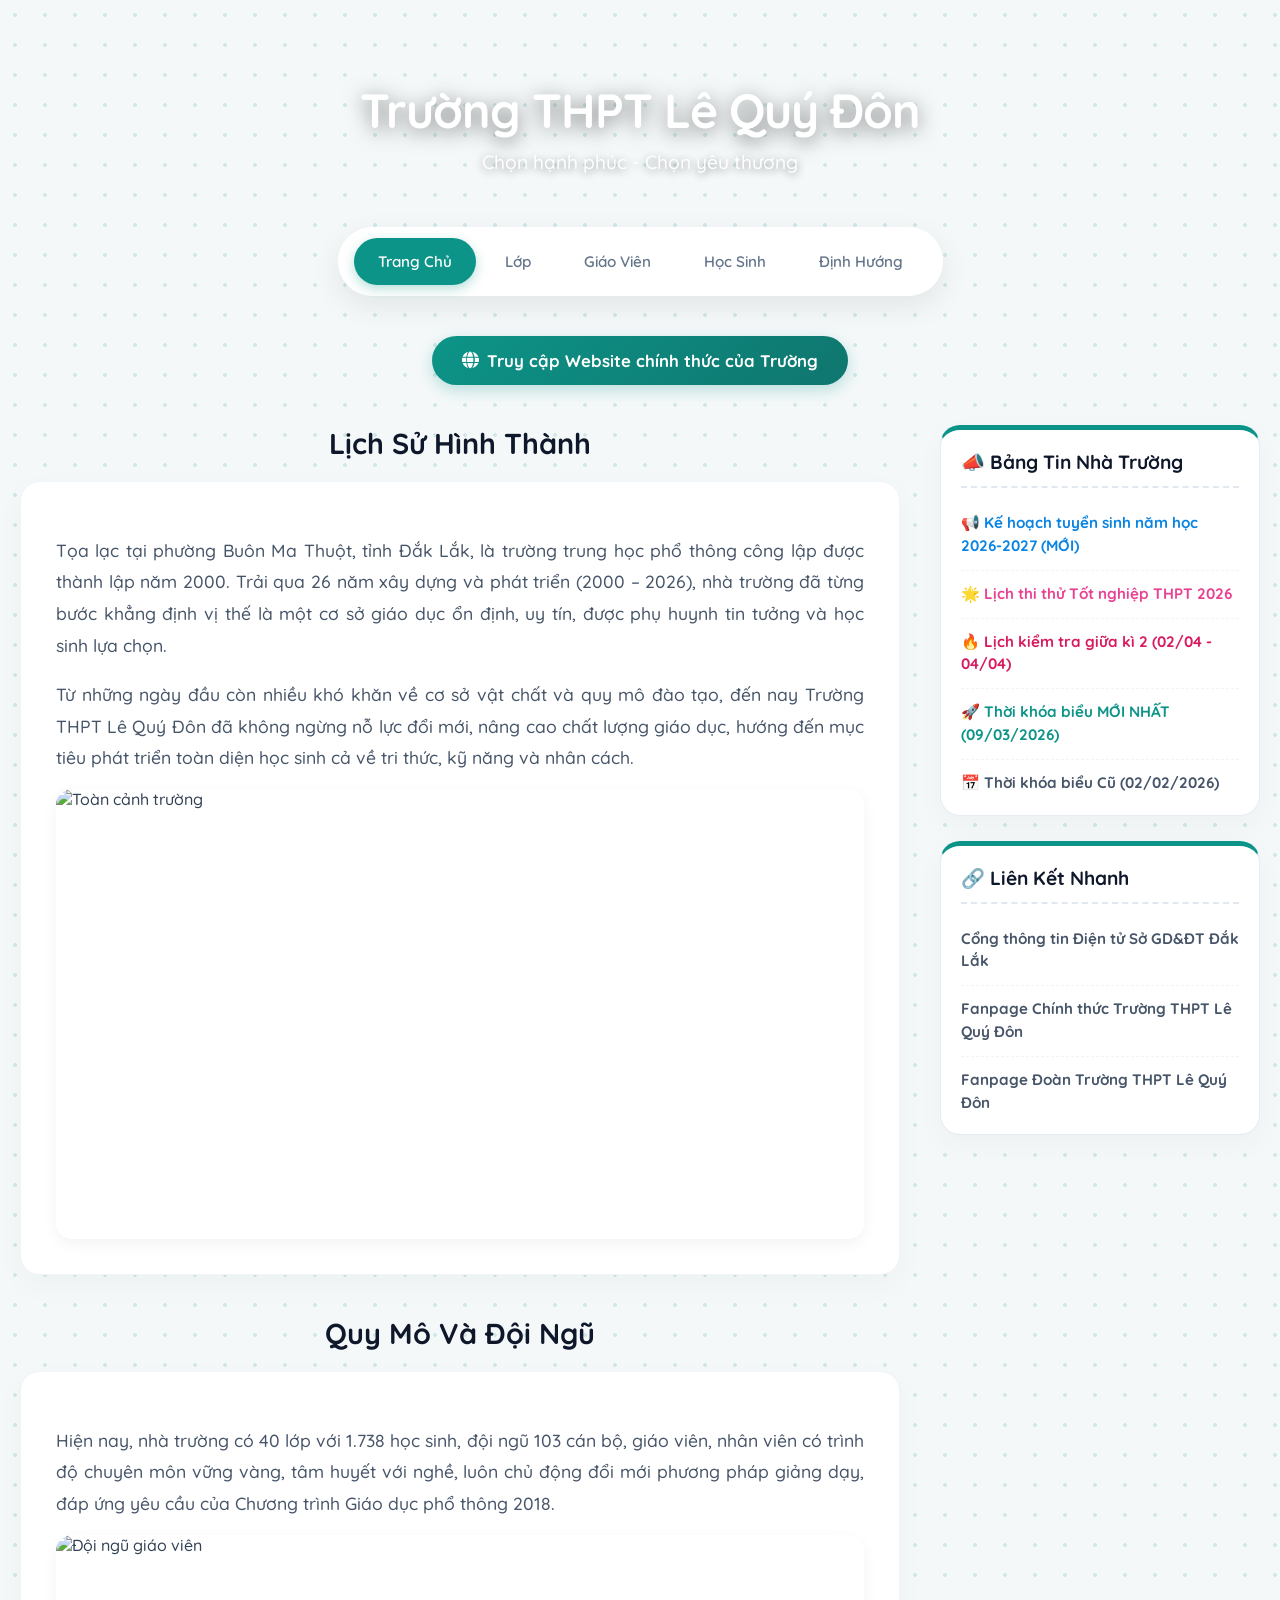
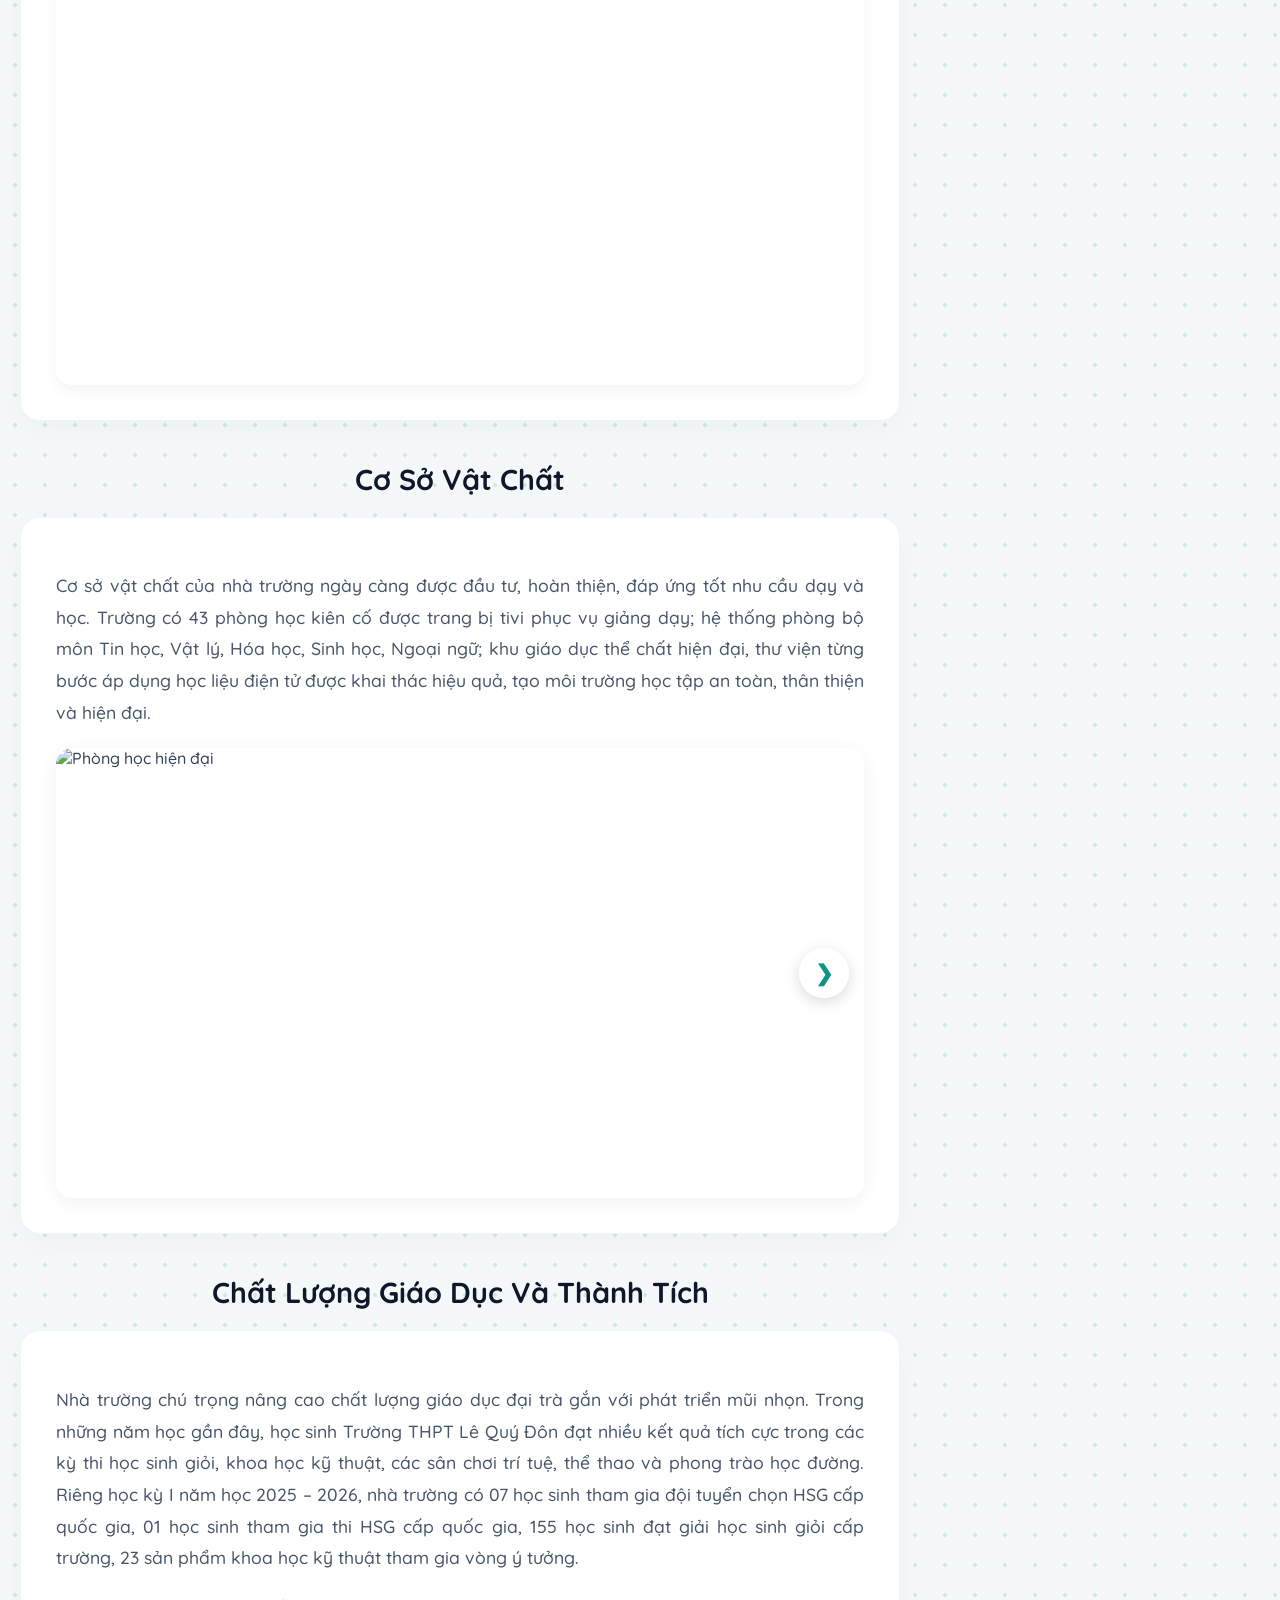
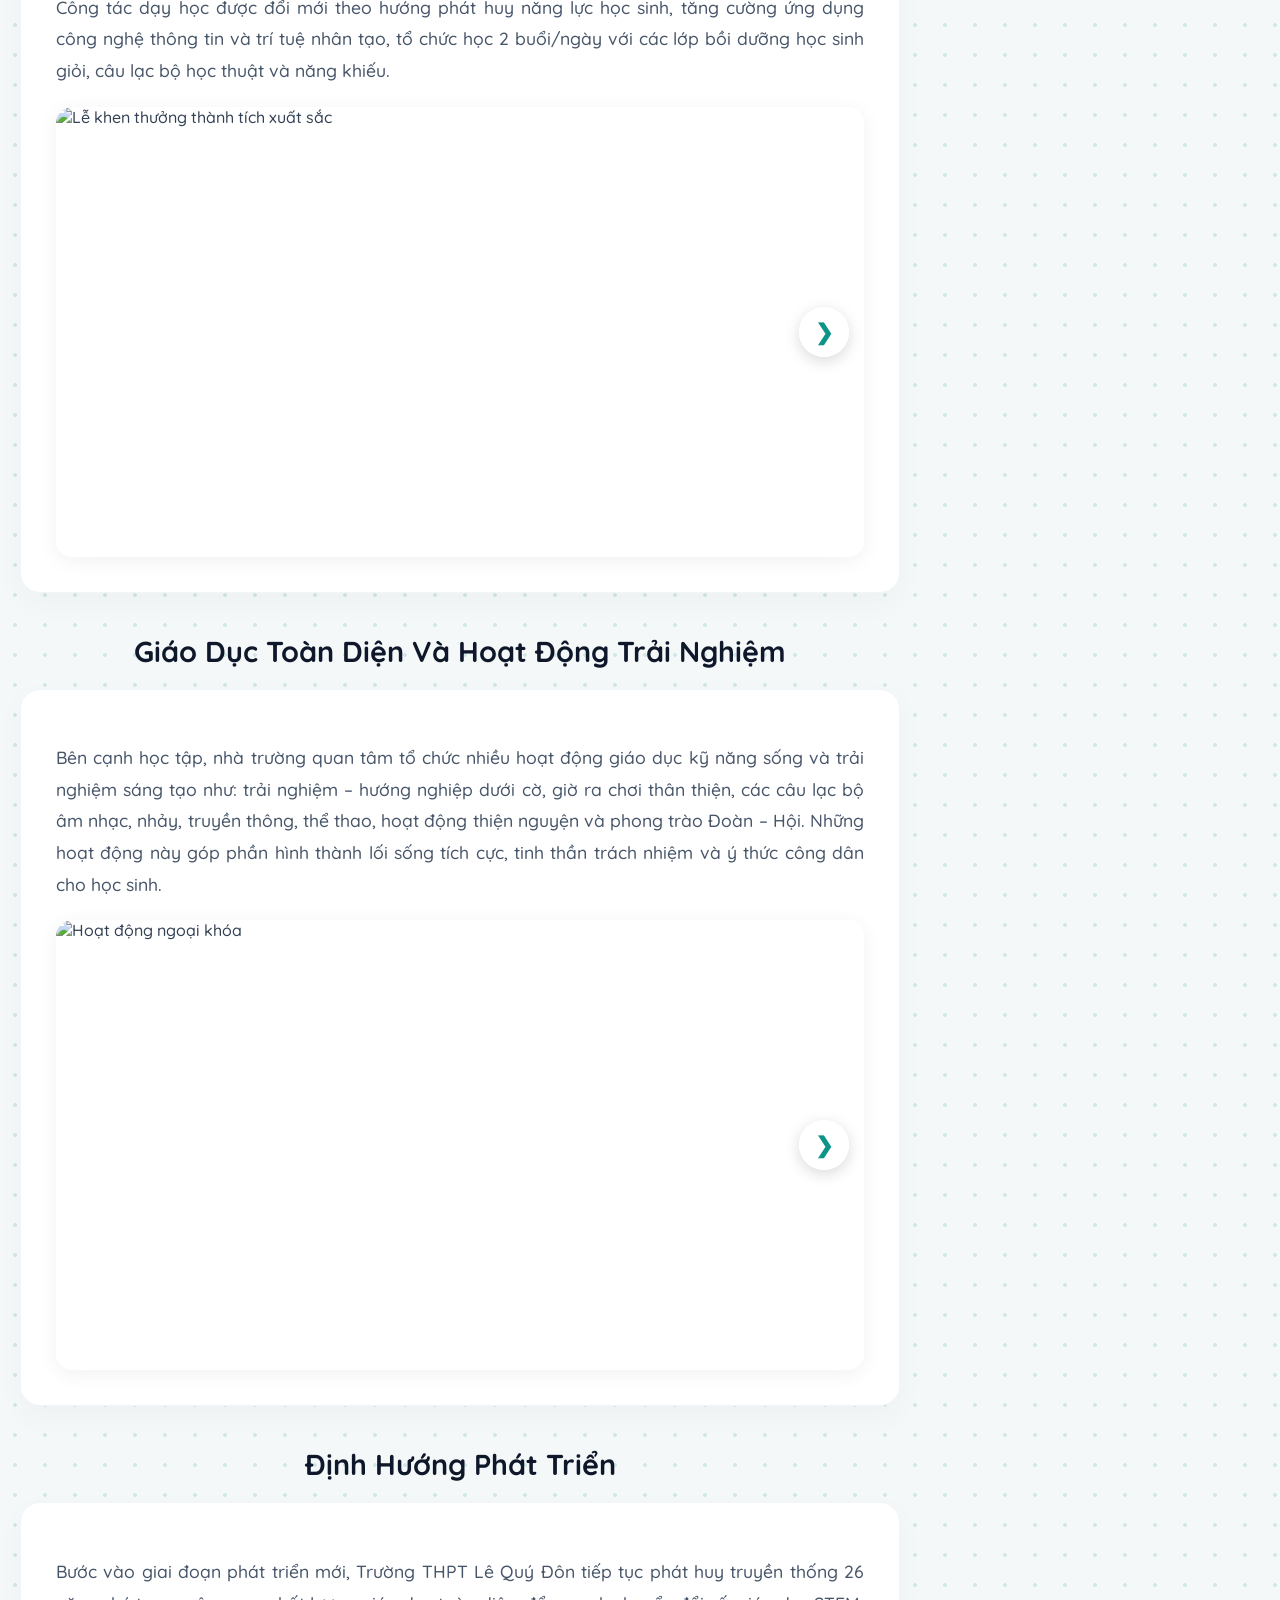
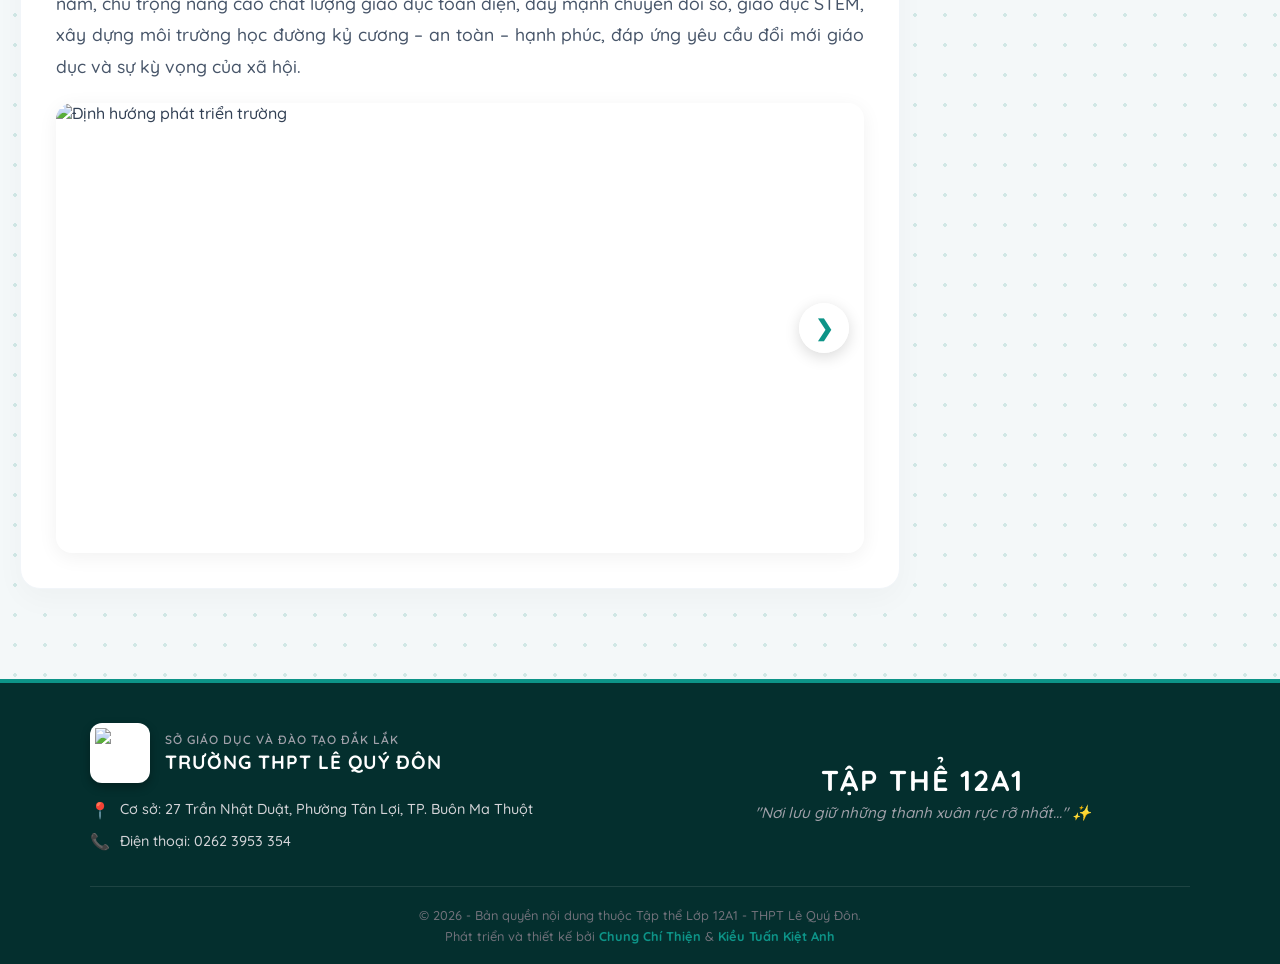
==== commit baf6563f: "Update index.html" ====
--- a/index.html
+++ b/index.html
@@ -41,11 +41,12 @@
             gap: 5px; padding: 12px 15px; background: rgba(255, 255, 255, 0.95);
             backdrop-filter: blur(10px); box-shadow: 0 10px 30px rgba(0,0,0,0.08);
             position: sticky; top: 15px; z-index: 1000; width: max-content; max-width: 95%;
-            margin: -30px auto 40px; border-radius: 50px; 
+            margin: -30px auto 40px; border-radius: 50px; /* Bo góc thanh menu */
         }
         .nav-indicator {
             position: absolute; height: calc(100% - 20px); background: #0d9488; 
-            border-radius: 50px; transition: all 0.4s cubic-bezier(0.25, 1, 0.5, 1);
+            border-radius: 50px; /* Bo góc cục chạy highlight */
+            transition: all 0.4s cubic-bezier(0.25, 1, 0.5, 1);
             z-index: 0; top: 10px; left: 0; box-shadow: 0 4px 12px rgba(13, 148, 136, 0.3); pointer-events: none;
         }
         nav a { 
@@ -56,13 +57,18 @@
         nav a.active { color: #ffffff !important; }
 
         /* =========================================
-           3. BỐ CỤC: THU NHỎ WIDGET - LÀM TO NỘI DUNG CHÍNH
+           3. BỐ CỤC: THU NHỎ WIDGET - LÀM TO NỘI DUNG CHÍNH CĂN GIỮA
            ========================================= */
         .container { max-width: 1280px; margin: 0 auto; padding: 0 20px; }
         
-        .main-layout { display: flex; gap: 40px; align-items: flex-start; }
-        .content { flex: 1; min-width: 0; }
-        .sidebar { width: 260px; flex-shrink: 0; position: sticky; top: 100px; z-index: 10; }
+        /* Căn giữa toàn bộ cụm cột trái phải */
+        .main-layout { display: flex; gap: 40px; align-items: flex-start; justify-content: center; }
+        
+        /* Giới hạn độ rộng khối nội dung để nhìn gọn gàng ở giữa */
+        .content { width: 100%; max-width: 880px; }
+        
+        /* Thu nhỏ Widget lại còn 230px đẩy về bên phải */
+        .sidebar { width: 230px; flex-shrink: 0; position: sticky; top: 100px; z-index: 10; }
 
         .card { 
             background: white; padding: 35px; border-radius: 20px; 
@@ -189,7 +195,10 @@
            7. RESPONSIVE (MÀN HÌNH ĐIỆN THOẠI)
            ========================================= */
         @media (max-width: 900px) {
+            header { padding: 60px 15px 40px; }
+            header h1 { font-size: 2rem; }
             .main-layout { flex-direction: column; gap: 20px;}
+            .content { max-width: 100%; }
             .sidebar { width: 100%; position: static !important; }
             
             nav {
@@ -471,7 +480,6 @@
             if (container) container.scrollBy({ left: container.clientWidth, behavior: 'smooth' });
         }
 
-        // Tự động kiểm tra và ẩn/hiện nút mũi tên
         function updateSliderButtons(container) {
             const wrapper = container.closest('.carousel-wrapper');
             if (!wrapper) return;
@@ -481,7 +489,6 @@
             const isAtStart = container.scrollLeft <= 5;
             const isAtEnd = container.scrollLeft + container.clientWidth >= container.scrollWidth - 5;
 
-            // Nếu không có đủ ảnh để trượt thì giấu cả 2 nút
             if (container.scrollWidth <= container.clientWidth + 5) {
                 if (leftBtn) leftBtn.style.display = 'none';
                 if (rightBtn) rightBtn.style.display = 'none';
@@ -491,10 +498,9 @@
             }
         }
 
-        // Chạy lệnh kiểm tra mũi tên sau khi trang load xong hoàn toàn
         window.addEventListener('load', () => {
             document.querySelectorAll('.carousel-container').forEach(container => {
-                updateSliderButtons(container);
+                setTimeout(() => updateSliderButtons(container), 200);
                 container.addEventListener('scroll', () => { updateSliderButtons(container); });
                 window.addEventListener('resize', () => { updateSliderButtons(container); });
             });
@@ -512,7 +518,6 @@
             const parentCard = imgElement.closest('.card');
             
             if (parentCard) {
-                // Gom tất cả ảnh TRONG CÙNG 1 MỤC đó để cho phép trượt qua lại
                 currentLightboxGroup = Array.from(parentCard.querySelectorAll('img:not(.school-image), img.school-image'));
             } else {
                 currentLightboxGroup = [imgElement];
@@ -523,12 +528,12 @@
 
             updateLightboxView();
             lightbox.style.display = "block";
-            document.body.style.overflow = 'hidden'; // Chống cuộn trang phía sau
+            document.body.style.overflow = 'hidden'; 
         }
 
         function closeLightbox() {
             lightbox.style.display = "none";
-            document.body.style.overflow = 'auto'; // Cho phép cuộn trang trở lại
+            document.body.style.overflow = 'auto'; 
             currentLightboxGroup = []; 
         }
 
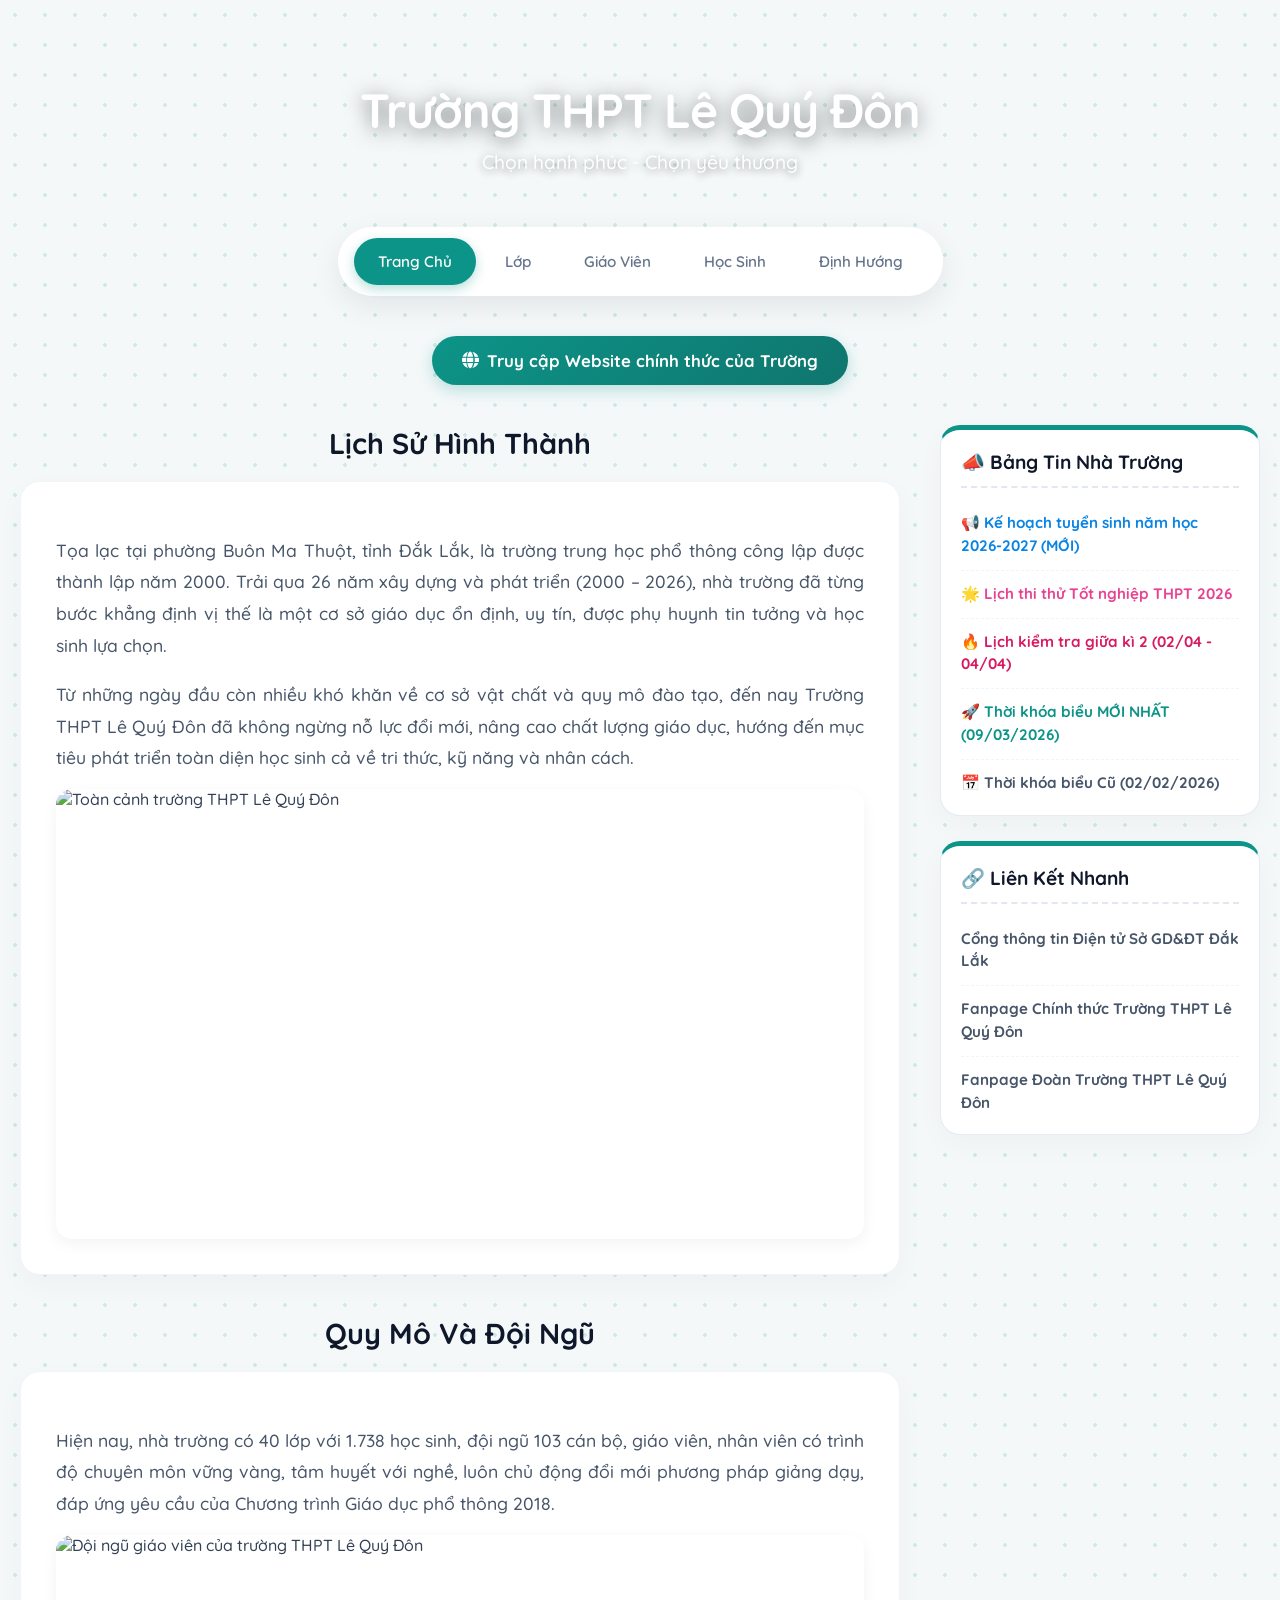
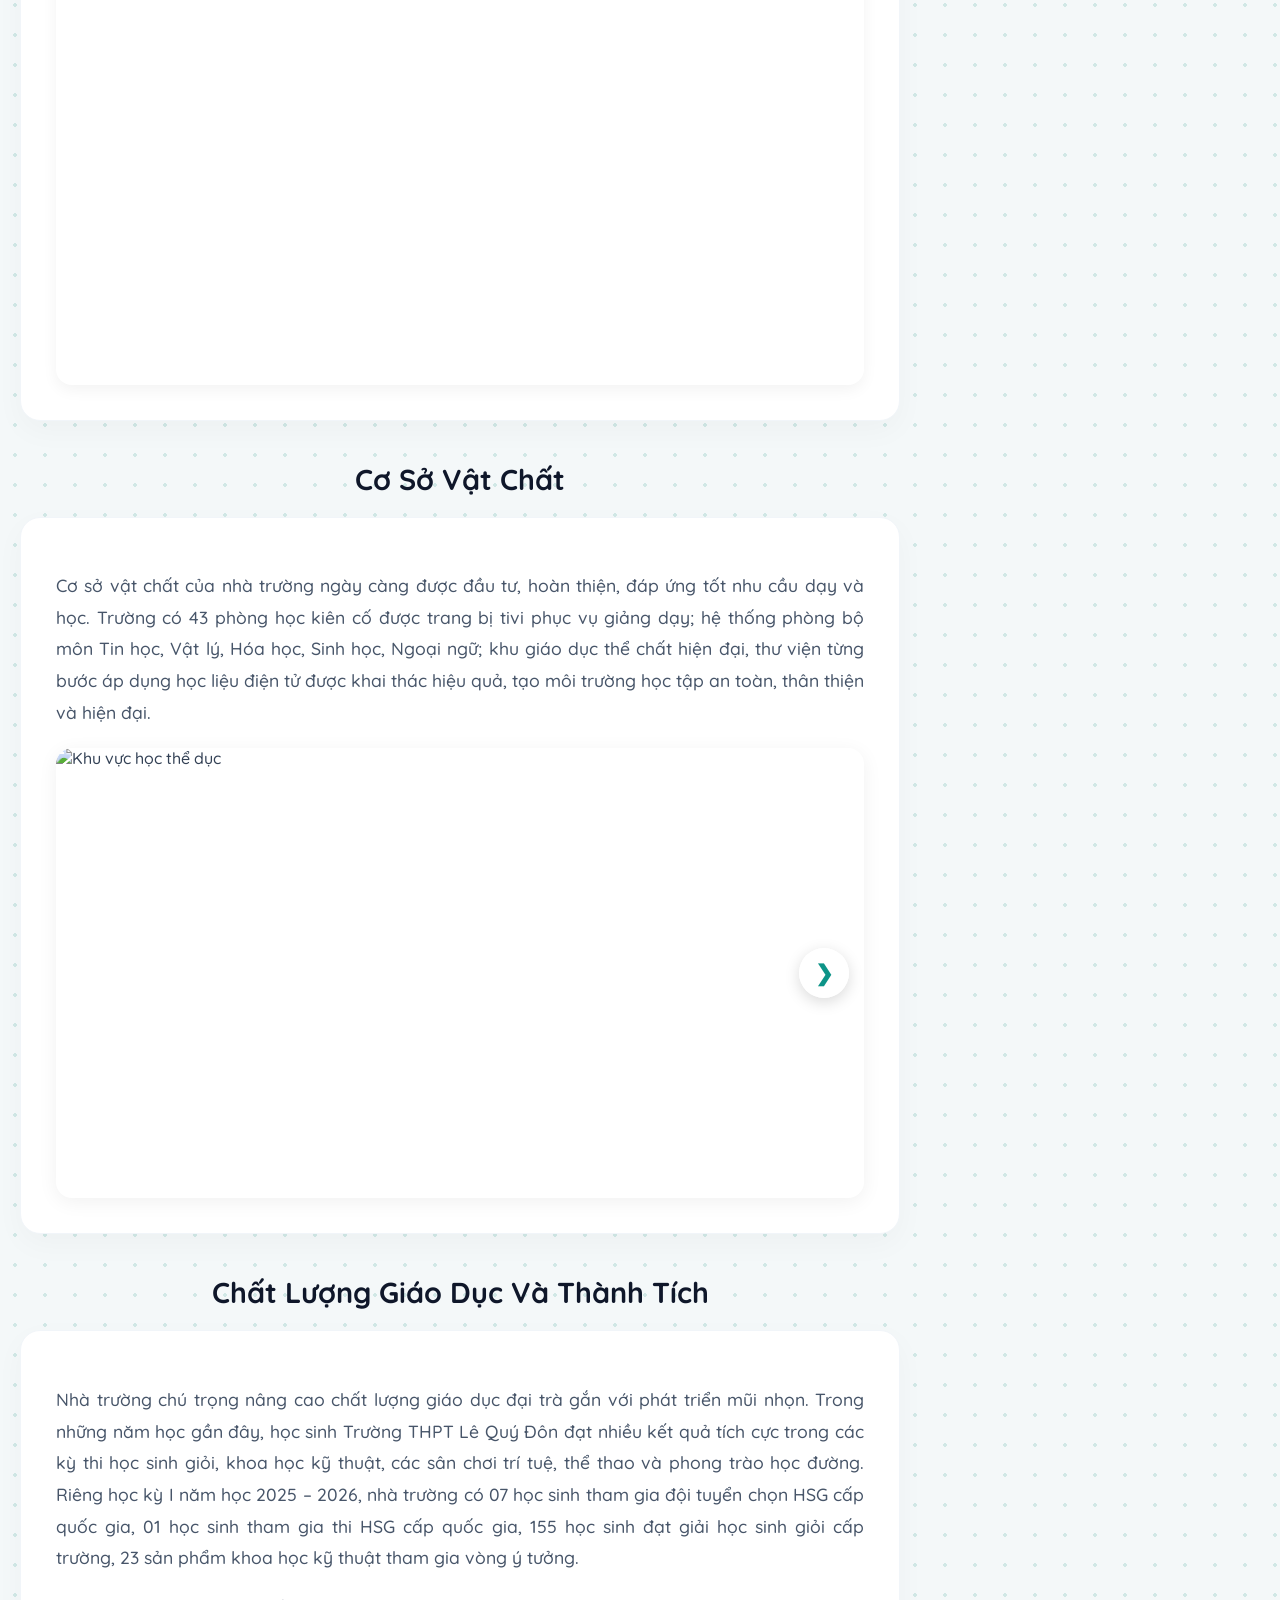
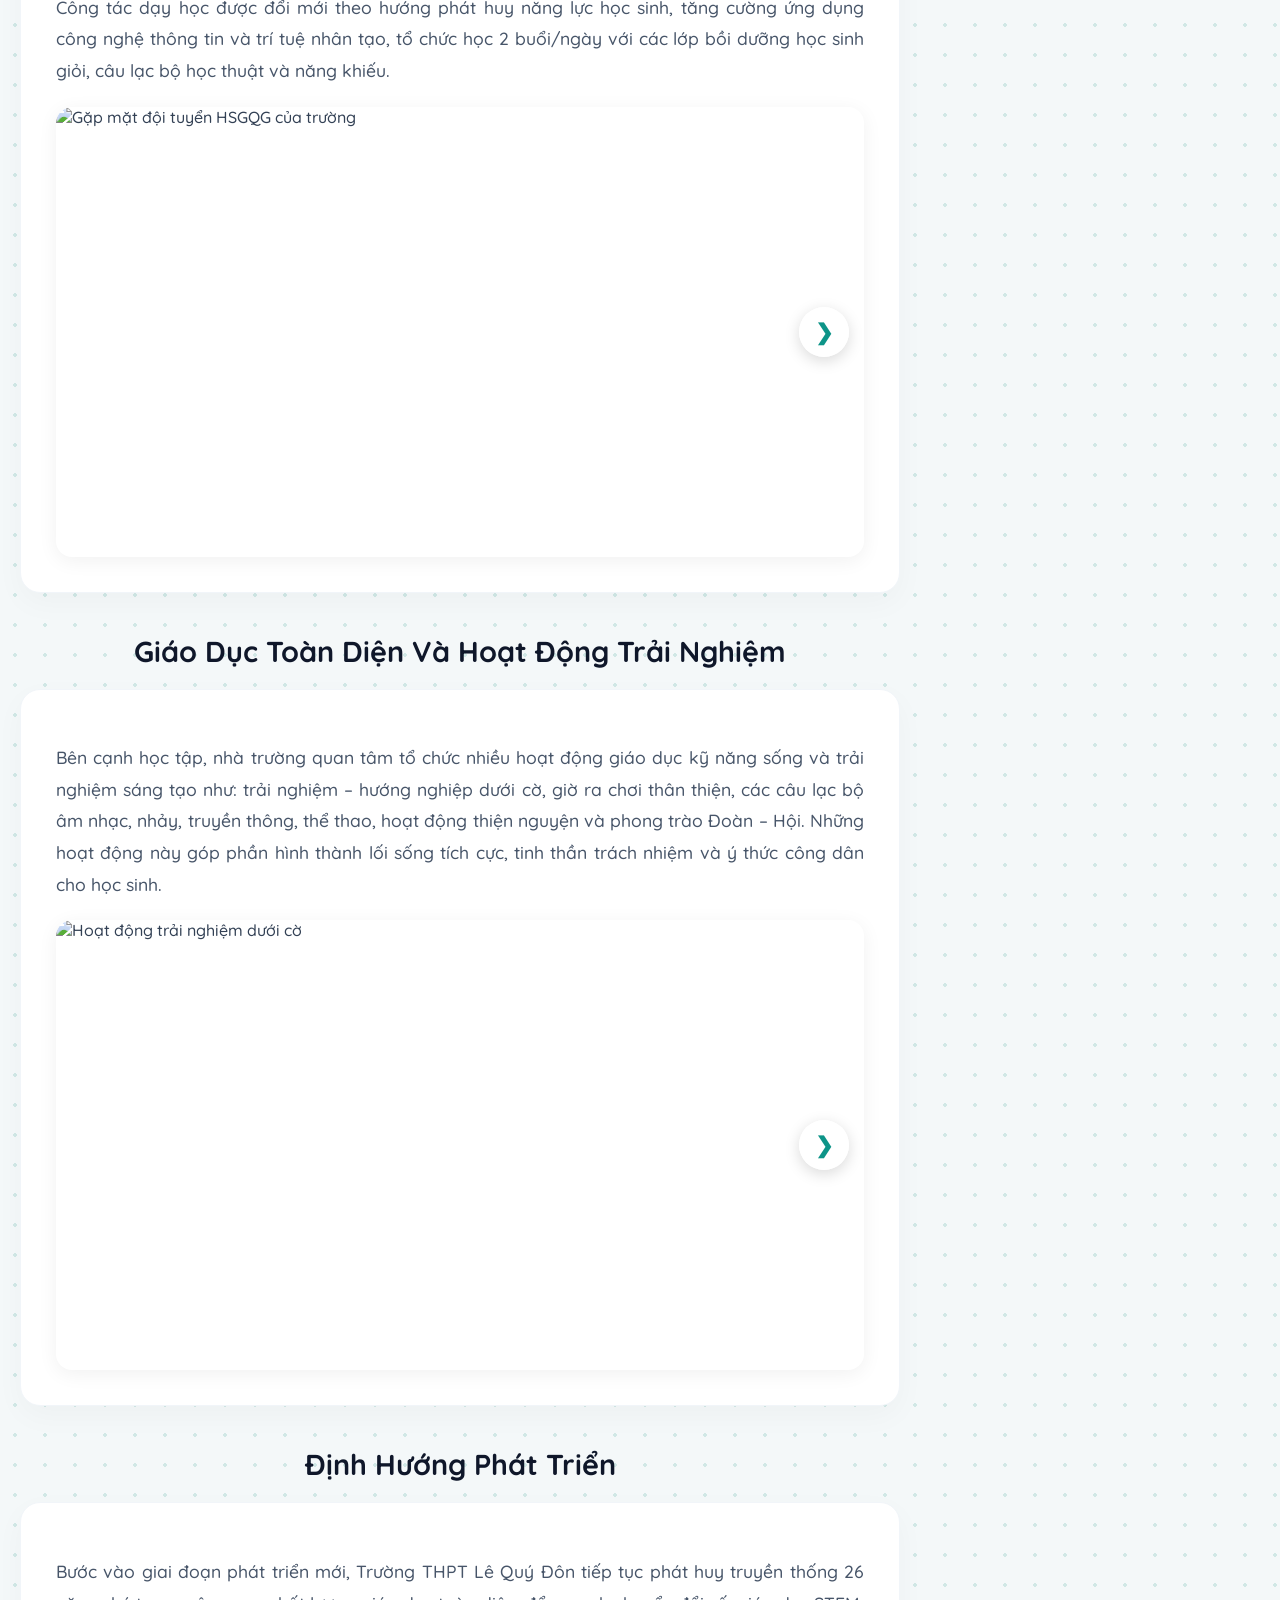
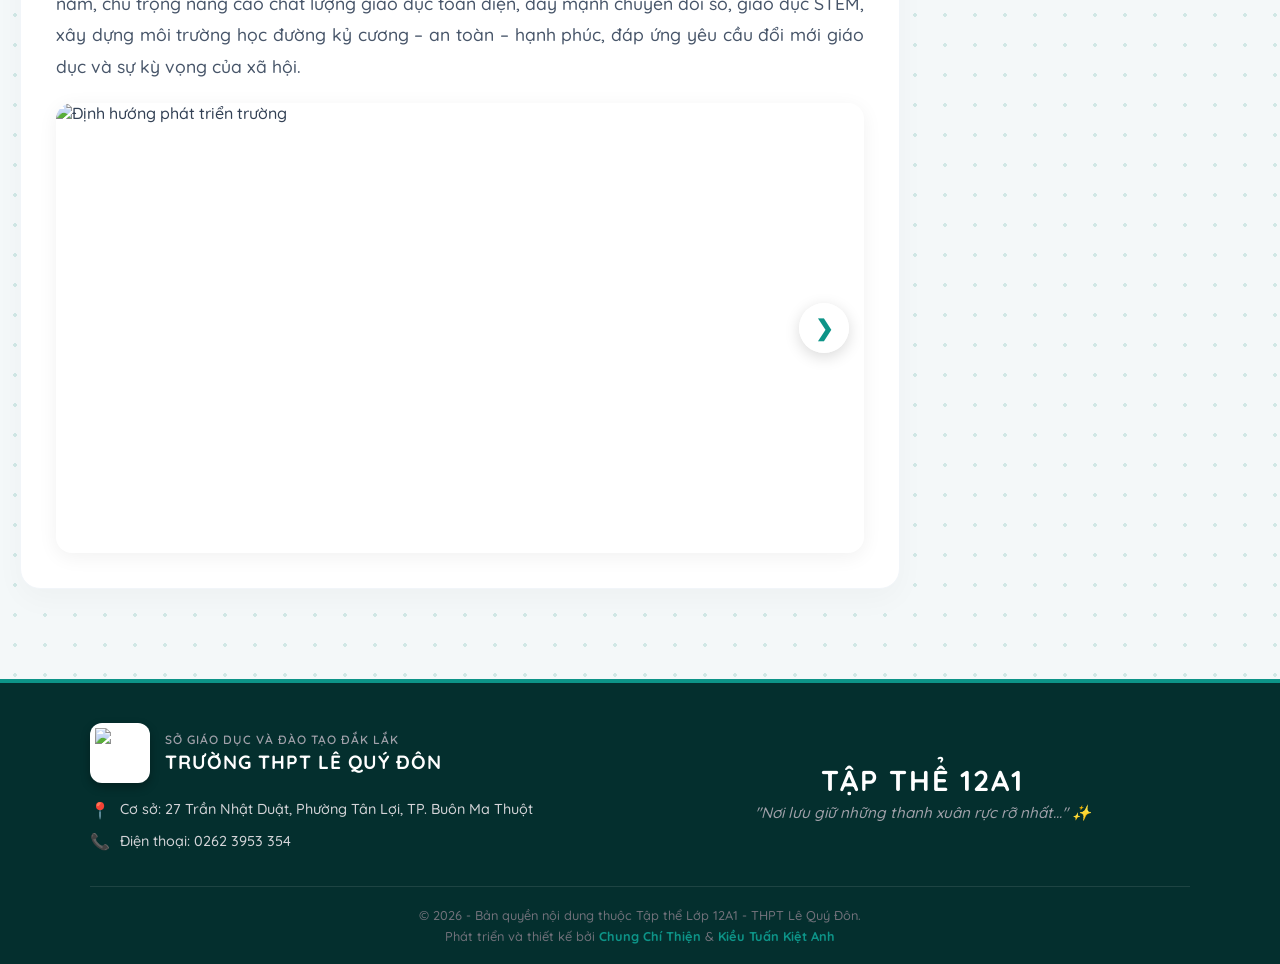
==== commit b0bf318c: "Update index.html" ====
--- a/index.html
+++ b/index.html
@@ -249,7 +249,7 @@
                     <div class="card">
                         <p>Tọa lạc tại phường Buôn Ma Thuột, tỉnh Đắk Lắk, là trường trung học phổ thông công lập được thành lập năm 2000. Trải qua 26 năm xây dựng và phát triển (2000 – 2026), nhà trường đã từng bước khẳng định vị thế là một cơ sở giáo dục ổn định, uy tín, được phụ huynh tin tưởng và học sinh lựa chọn.</p>
                         <p>Từ những ngày đầu còn nhiều khó khăn về cơ sở vật chất và quy mô đào tạo, đến nay Trường THPT Lê Quý Đôn đã không ngừng nỗ lực đổi mới, nâng cao chất lượng giáo dục, hướng đến mục tiêu phát triển toàn diện học sinh cả về tri thức, kỹ năng và nhân cách.</p>
-                        <img src="https://i.postimg.cc/QxTqFwHB/166d3dda-316a-4ff6-8b25-dff9bae28292.jpg" alt="Toàn cảnh trường" class="school-image" onclick="openLightbox(this)">
+                        <img src="https://i.postimg.cc/QxTqFwHB/166d3dda-316a-4ff6-8b25-dff9bae28292.jpg" alt="Toàn cảnh trường THPT Lê Quý Đôn" class="school-image" onclick="openLightbox(this)">
                     </div>
                 </section>
 
@@ -257,7 +257,7 @@
                     <h2>Quy Mô Và Đội Ngũ</h2>
                     <div class="card">
                         <p>Hiện nay, nhà trường có 40 lớp với 1.738 học sinh, đội ngũ 103 cán bộ, giáo viên, nhân viên có trình độ chuyên môn vững vàng, tâm huyết với nghề, luôn chủ động đổi mới phương pháp giảng dạy, đáp ứng yêu cầu của Chương trình Giáo dục phổ thông 2018.</p>
-                        <img src="https://i.postimg.cc/J4k9RT8n/c8d6d417-4dbb-47a9-9c56-a9279ddeaa4c.jpg" alt="Đội ngũ giáo viên" class="school-image" onclick="openLightbox(this)">
+                        <img src="https://i.postimg.cc/J4k9RT8n/c8d6d417-4dbb-47a9-9c56-a9279ddeaa4c.jpg" alt="Đội ngũ giáo viên của trường THPT Lê Quý Đôn" class="school-image" onclick="openLightbox(this)">
                     </div>
                 </section>
 
@@ -269,12 +269,12 @@
                         <div class="carousel-wrapper">
                             <button class="slider-btn left-btn" onclick="slideLeft(this)">&#10094;</button>
                             <div class="carousel-container">
-                                <img src="https://c3lequydon.daklak.edu.vn/wp-content/uploads/2017/02/z7455707292828_aeb39043b974418fcc3a4936e6cd69d9.jpg" alt="Phòng học hiện đại" onclick="openLightbox(this)">
-                                <img src="https://c3lequydon.daklak.edu.vn/wp-content/uploads/2017/02/z7455707251765_ad4e3253b3285c5e73edd8f9a459f465.jpg" alt="Khu vực hành lang" onclick="openLightbox(this)">
-                                <img src="https://c3lequydon.daklak.edu.vn/wp-content/uploads/2017/02/z7455707297633_b4deb119cb4437e8d9b5bf1c63dc4852.jpg" alt="Lớp học" onclick="openLightbox(this)">
-                                <img src="https://c3lequydon.daklak.edu.vn/wp-content/uploads/2017/02/z7455707258734_78c1bbf5b48a6ef9f3e60f75b6416929.jpg" alt="Thư viện trường" onclick="openLightbox(this)">
-                                <img src="https://c3lequydon.daklak.edu.vn/wp-content/uploads/2017/02/z7455707263644_a8daf5a35c7de0bb8a97532170283399.jpg" alt="Toàn cảnh sân trường" onclick="openLightbox(this)">
-                                <img src="https://i.postimg.cc/rFkvF1wP/648474636-10224786469967498-5948464086240339413-n.jpg" alt="Hoạt động ngoài trời" onclick="openLightbox(this)">
+                                <img src="https://c3lequydon.daklak.edu.vn/wp-content/uploads/2017/02/z7455707292828_aeb39043b974418fcc3a4936e6cd69d9.jpg" alt="Khu vực học thể dục" onclick="openLightbox(this)">
+                                <img src="https://c3lequydon.daklak.edu.vn/wp-content/uploads/2017/02/z7455707251765_ad4e3253b3285c5e73edd8f9a459f465.jpg" alt="Nhà đa năng của trường" onclick="openLightbox(this)">
+                                <img src="https://c3lequydon.daklak.edu.vn/wp-content/uploads/2017/02/z7455707297633_b4deb119cb4437e8d9b5bf1c63dc4852.jpg" alt="Sân bóng đá" onclick="openLightbox(this)">
+                                <img src="https://c3lequydon.daklak.edu.vn/wp-content/uploads/2017/02/z7455707258734_78c1bbf5b48a6ef9f3e60f75b6416929.jpg" alt="Phòng STEM" onclick="openLightbox(this)">
+                                <img src="https://c3lequydon.daklak.edu.vn/wp-content/uploads/2017/02/z7455707263644_a8daf5a35c7de0bb8a97532170283399.jpg" alt="Dãy nhà học" onclick="openLightbox(this)">
+                                <img src="https://i.postimg.cc/rFkvF1wP/648474636-10224786469967498-5948464086240339413-n.jpg" alt="Phòng máy tính hiện đại" onclick="openLightbox(this)">
                             </div>
                             <button class="slider-btn right-btn" onclick="slideRight(this)">&#10095;</button>
                         </div>
@@ -290,10 +290,10 @@
                         <div class="carousel-wrapper">
                             <button class="slider-btn left-btn" onclick="slideLeft(this)">&#10094;</button>
                             <div class="carousel-container">
-                                <img src="https://i.postimg.cc/d0sskMQn/c5709646-0179-49d1-900b-41e33052330c.jpg" alt="Lễ khen thưởng thành tích xuất sắc" onclick="openLightbox(this)">
-                                <img src="https://i.postimg.cc/nLSXnVK1/4c5e0449-b645-4fe2-890e-ef22f862fcc4.jpg" alt="Vinh danh học sinh giỏi" onclick="openLightbox(this)">
-                                <img src="https://i.postimg.cc/wvJgn9wt/649169267_1779965720082262_7412901498933026871_n.jpg" alt="Thành tích học tập" onclick="openLightbox(this)">
-                                <img src="https://i.postimg.cc/NMTBZQdM/649621949_1779965050082329_612656541181257158_n.jpg" alt="Lễ trao giải thưởng" onclick="openLightbox(this)">
+                                <img src="https://i.postimg.cc/d0sskMQn/c5709646-0179-49d1-900b-41e33052330c.jpg" alt="Gặp mặt đội tuyển HSGQG của trường" onclick="openLightbox(this)">
+                                <img src="https://i.postimg.cc/nLSXnVK1/4c5e0449-b645-4fe2-890e-ef22f862fcc4.jpg" alt="Gặp mặt đội tuyển HSGQG của trường" onclick="openLightbox(this)">
+                                <img src="https://i.postimg.cc/wvJgn9wt/649169267_1779965720082262_7412901498933026871_n.jpg" alt="Gặp mặt đội tuyển HSG tỉnh của trường" onclick="openLightbox(this)">
+                                <img src="https://i.postimg.cc/NMTBZQdM/649621949_1779965050082329_612656541181257158_n.jpg" alt="Gặp mặt đội tuyển HSG tỉnh của trường" onclick="openLightbox(this)">
                             </div>
                             <button class="slider-btn right-btn" onclick="slideRight(this)">&#10095;</button>
                         </div>
@@ -308,29 +308,30 @@
                         <div class="carousel-wrapper">
                             <button class="slider-btn left-btn" onclick="slideLeft(this)">&#10094;</button>
                             <div class="carousel-container">
-                                <img src="https://i.postimg.cc/8PBP1dLy/a1a9ad84_48a5_49c4_829f_1558bcc8e246.jpg" alt="Hoạt động ngoại khóa" onclick="openLightbox(this)">
-                                <img src="https://i.postimg.cc/QN7dzZCZ/90296a9b_25d7_45df_a631_cd5bc4f70486.jpg" alt="Hoạt động trải nghiệm sáng tạo" onclick="openLightbox(this)">
-                                <img src="https://i.postimg.cc/3N2r0mVv/35fc3d0e_de30_46ec_94c1_abe281f415d9.jpg" alt="Hoạt động trải nghiệm sáng tạo" onclick="openLightbox(this)">
-                                <img src="https://i.postimg.cc/D03JNvKc/645216532-1773482660730568-569831196013737485-n.jpg" alt="Hoạt động trải nghiệm sáng tạo" onclick="openLightbox(this)">
-                                <img src="https://i.postimg.cc/C5bMnkXy/3a097dde_d25f_4a4d_9106_da8df96b39ba.jpg" alt="Hoạt động trải nghiệm sáng tạo" onclick="openLightbox(this)">
-                                <img src="https://i.postimg.cc/Wz0pqgCP/9eecce90_946b_4078_804c_c4f4691500de.jpg" alt="Hoạt động trải nghiệm sáng tạo" onclick="openLightbox(this)">
-                                <img src="https://i.postimg.cc/sDRgdHGg/9789058d_a9b0_4a70_a639_5f046e37ff5d.jpg" alt="Hoạt động trải nghiệm sáng tạo" onclick="openLightbox(this)">
-                                <img src="https://i.postimg.cc/zX1GZ2Hz/25509495_bd0c_470d_8428_6dc69a937c18.jpg" alt="Hoạt động trải nghiệm sáng tạo" onclick="openLightbox(this)">
-                                <img src="https://i.postimg.cc/B6MB9PMv/97b82381-03ca-4da4-829a-65a8f83c980b.jpg" alt="Hoạt động trải nghiệm sáng tạo" onclick="openLightbox(this)">
-                                <img src="https://i.postimg.cc/Xv2kty24/644292794-1770695761009258-4695764314334671109-n.jpg" alt="Hoạt động trải nghiệm sáng tạo" onclick="openLightbox(this)">
-                                <img src="https://i.postimg.cc/8PVzQXfw/627961557_1755180529227448_2280733054855332234_n.jpg" alt="Hoạt động trải nghiệm sáng tạo" onclick="openLightbox(this)">
-                                <img src="https://i.postimg.cc/8cLkfM9f/51c355e4_2689_4f85_b1f9_28c31f2f9b85.jpg" alt="Hoạt động trải nghiệm sáng tạo" onclick="openLightbox(this)">
-                                <img src="https://i.postimg.cc/hPqtWZQP/6156687f_5fd8_4e08_a244_64dcd9b2ab9f.jpg" alt="Hoạt động trải nghiệm sáng tạo" onclick="openLightbox(this)">
-                                <img src="https://i.postimg.cc/HnbW8XRc/9fadb9db_1b16_4207_a979_9bfb15305cab.jpg" alt="Hoạt động trải nghiệm sáng tạo" onclick="openLightbox(this)">
-                                <img src="https://i.postimg.cc/VLBLY9X4/632480967_1755190432559791_4862574392429148443_n.jpg" alt="Hoạt động trải nghiệm sáng tạo" onclick="openLightbox(this)">
-                                <img src="https://i.postimg.cc/Bb2ZPHk9/2a868b29_6b6a_455e_b6b9_efd1650eb976.jpg" alt="Hoạt động trải nghiệm sáng tạo" onclick="openLightbox(this)">
-                                <img src="https://i.postimg.cc/Gtv3TGVn/8bd7aef8_82a7_4a11_b999_0518441116ee.jpg" alt="Hoạt động trải nghiệm sáng tạo" onclick="openLightbox(this)">
-                                <img src="https://i.postimg.cc/SN7NyLcv/be54c7ad_d294_4ea6_a403_26efc1b96382.jpg" alt="Hoạt động trải nghiệm sáng tạo" onclick="openLightbox(this)">
-                                <img src="https://i.postimg.cc/nhPCYCPP/659807948_1796211341791033_352258757976839125_n.jpg" alt="Hoạt động trải nghiệm sáng tạo" onclick="openLightbox(this)">
-                                <img src="https://i.postimg.cc/HkhV4VhN/660913886_1796219698456864_8237463727540544328_n.jpg" alt="Hoạt động trải nghiệm sáng tạo" onclick="openLightbox(this)">
-                                <img src="https://i.postimg.cc/6pmyLymj/659154079_1796219551790212_5110881103081609275_n.jpg" alt="Hoạt động trải nghiệm sáng tạo" onclick="openLightbox(this)">
-                                <img src="https://i.postimg.cc/50xdXmmX/659081424-1796219941790173-7161605135861066737-n.jpg" alt="Hoạt động trải nghiệm sáng tạo" onclick="openLightbox(this)">
-                                <img src="https://i.postimg.cc/FHB7g7BC/656101995_1795430588535775_4843150243819233095_n.jpg" alt="Hoạt động trải nghiệm sáng tạo" onclick="openLightbox(this)">
+                                <img src="https://i.postimg.cc/8PBP1dLy/a1a9ad84_48a5_49c4_829f_1558bcc8e246.jpg" alt="Hoạt động trải nghiệm dưới cờ" onclick="openLightbox(this)">
+                                <img src="https://i.postimg.cc/QN7dzZCZ/90296a9b_25d7_45df_a631_cd5bc4f70486.jpg" alt="Hoạt động trải nghiệm dưới cờ" onclick="openLightbox(this)">
+                                <img src="https://i.postimg.cc/3N2r0mVv/35fc3d0e_de30_46ec_94c1_abe281f415d9.jpg" alt="Hoạt động trải nghiệm dưới cờ" onclick="openLightbox(this)">
+                                <img src="https://i.postimg.cc/D03JNvKc/645216532-1773482660730568-569831196013737485-n.jpg" alt="Hoạt động trải nghiệm dưới cờ" onclick="openLightbox(this)">
+                                <img src="https://i.postimg.cc/C5bMnkXy/3a097dde_d25f_4a4d_9106_da8df96b39ba.jpg" alt="Kỳ thi rung chuông vàng" onclick="openLightbox(this)">
+                                <img src="https://i.postimg.cc/Wz0pqgCP/9eecce90_946b_4078_804c_c4f4691500de.jpg" alt="Hoạt động trải nghiệm hướng nghiệp" onclick="openLightbox(this)">
+                                <img src="https://i.postimg.cc/sDRgdHGg/9789058d_a9b0_4a70_a639_5f046e37ff5d.jpg" alt="Giờ ra chơi thân thiện" onclick="openLightbox(this)">
+                                <img src="https://i.postimg.cc/zX1GZ2Hz/25509495_bd0c_470d_8428_6dc69a937c18.jpg" alt="Giờ ra chơi thân thiện" onclick="openLightbox(this)">
+                                <img src="https://i.postimg.cc/B6MB9PMv/97b82381-03ca-4da4-829a-65a8f83c980b.jpg" alt="Giờ ra chơi thân thiện" onclick="openLightbox(this)">
+                                <img src="https://i.postimg.cc/Xv2kty24/644292794-1770695761009258-4695764314334671109-n.jpg" alt="Giờ ra chơi thân thiện" onclick="openLightbox(this)">
+                                <img src="https://i.postimg.cc/8PVzQXfw/627961557_1755180529227448_2280733054855332234_n.jpg" alt="Cuộc thi trình diễn trang phục truyền thống các dân tộc" onclick="openLightbox(this)">
+                                <img src="https://i.postimg.cc/8cLkfM9f/51c355e4_2689_4f85_b1f9_28c31f2f9b85.jpg" alt="Hội chợ xuân" onclick="openLightbox(this)">
+                                <img src="https://i.postimg.cc/hPqtWZQP/6156687f_5fd8_4e08_a244_64dcd9b2ab9f.jpg" alt="Hội chợ xuân" onclick="openLightbox(this)">
+                                <img src="https://i.postimg.cc/HnbW8XRc/9fadb9db_1b16_4207_a979_9bfb15305cab.jpg" alt="Hội chợ xuân" onclick="openLightbox(this)">
+                                <img src="https://i.postimg.cc/VLBLY9X4/632480967_1755190432559791_4862574392429148443_n.jpg" alt="Cuộc thi 'Ẩm thực Việt'" onclick="openLightbox(this)">
+                                <img src="https://i.postimg.cc/Bb2ZPHk9/2a868b29_6b6a_455e_b6b9_efd1650eb976.jpg" alt="Hội khỏe phù đổng cấp trường" onclick="openLightbox(this)">
+                                
+                                <img src="https://i.postimg.cc/SN7NyLcv/be54c7ad_d294_4ea6_a403_26efc1b96382.jpg" alt="Thăm nghĩa trang liệt sĩ" onclick="openLightbox(this)">
+                                <img src="https://i.postimg.cc/nhPCYCPP/659807948_1796211341791033_352258757976839125_n.jpg" alt="Trò chơi kéo co - 26/3" onclick="openLightbox(this)">
+                                <img src="https://i.postimg.cc/HkhV4VhN/660913886_1796219698456864_8237463727540544328_n.jpg" alt="Trò chơi kẹp bóng - 26/3" onclick="openLightbox(this)">
+                                <img src="https://i.postimg.cc/50xdXmmX/659081424-1796219941790173-7161605135861066737-n.jpg" alt="Trò chơi kẹp bóng - 26/3" onclick="openLightbox(this)">
+                                <img src="https://i.postimg.cc/6pmyLymj/659154079_1796219551790212_5110881103081609275_n.jpg" alt="Trò chơi đua thuyền trên cạn - 26/3" onclick="openLightbox(this)">
+                                
+                                <img src="https://i.postimg.cc/FHB7g7BC/656101995_1795430588535775_4843150243819233095_n.jpg" alt="Phần thi trình diễn thời trang - 26/3" onclick="openLightbox(this)">
                             </div>
                             <button class="slider-btn right-btn" onclick="slideRight(this)">&#10095;</button>
                         </div>
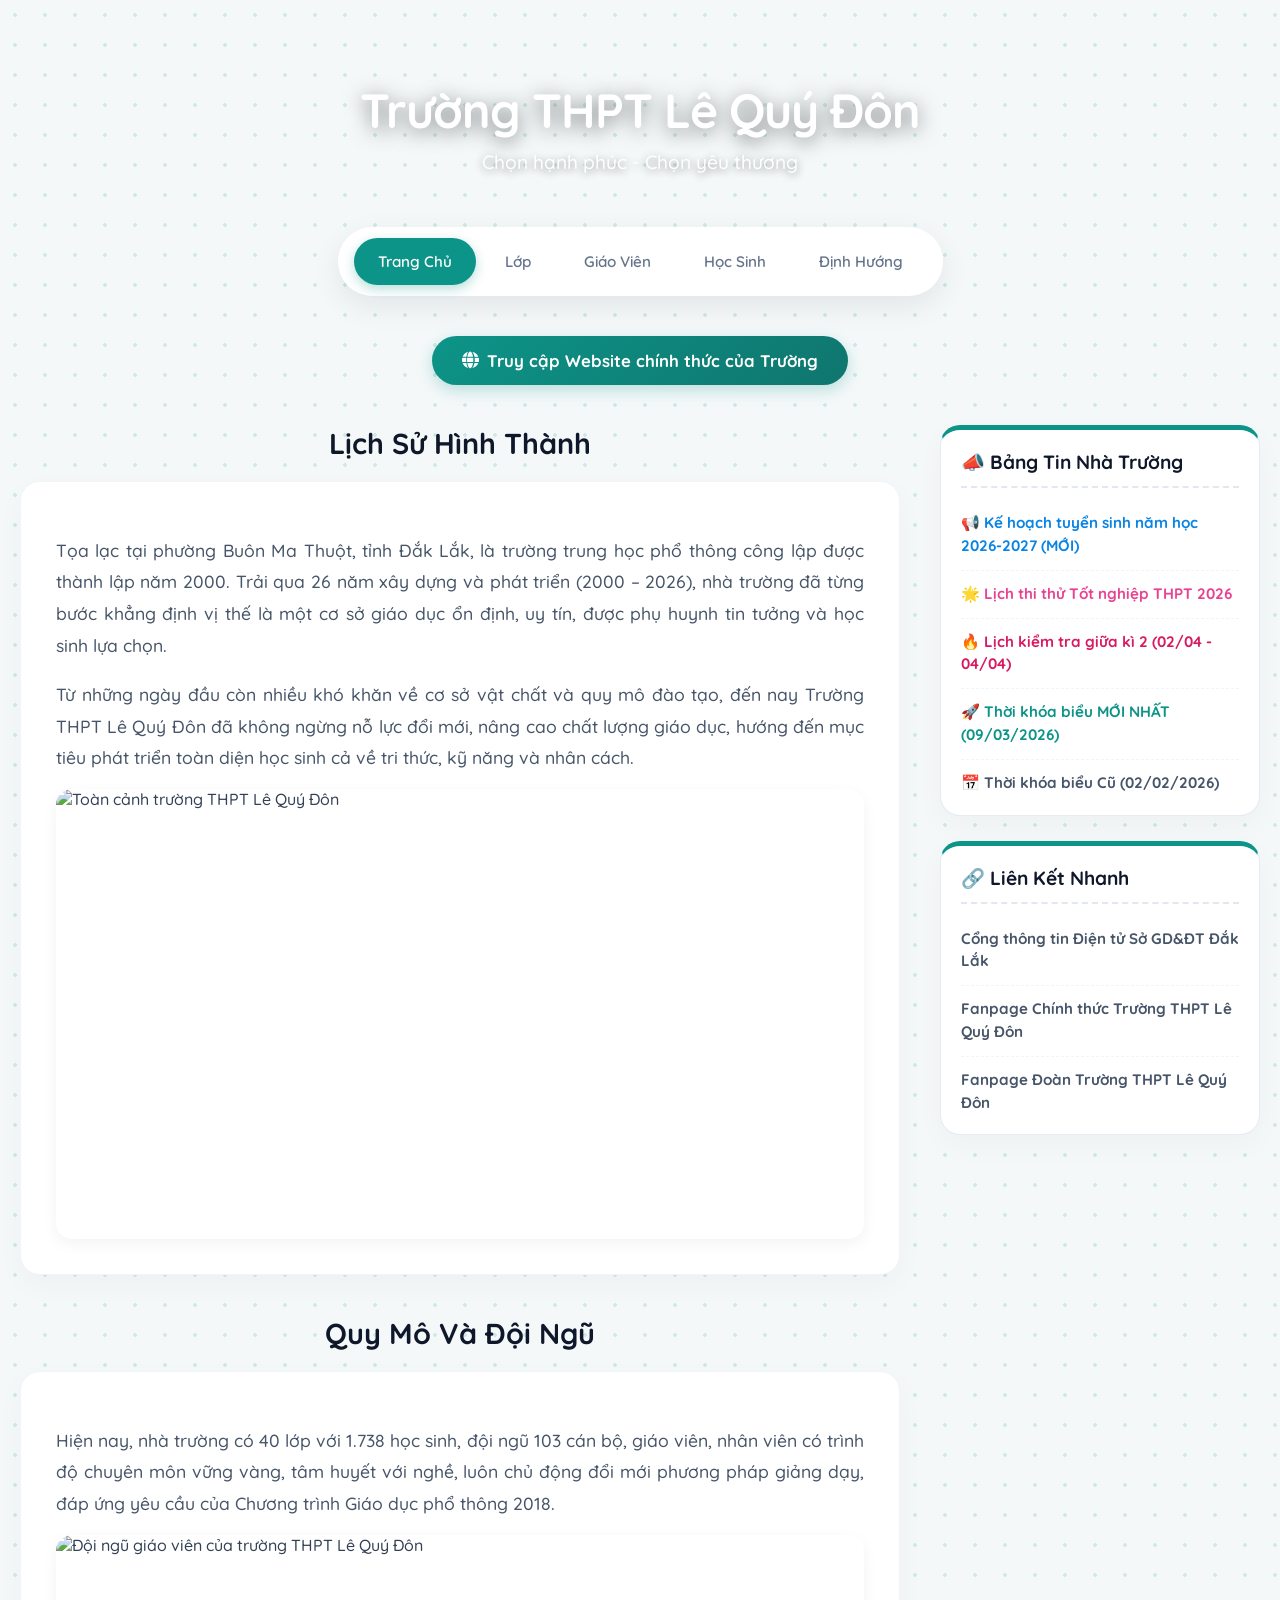
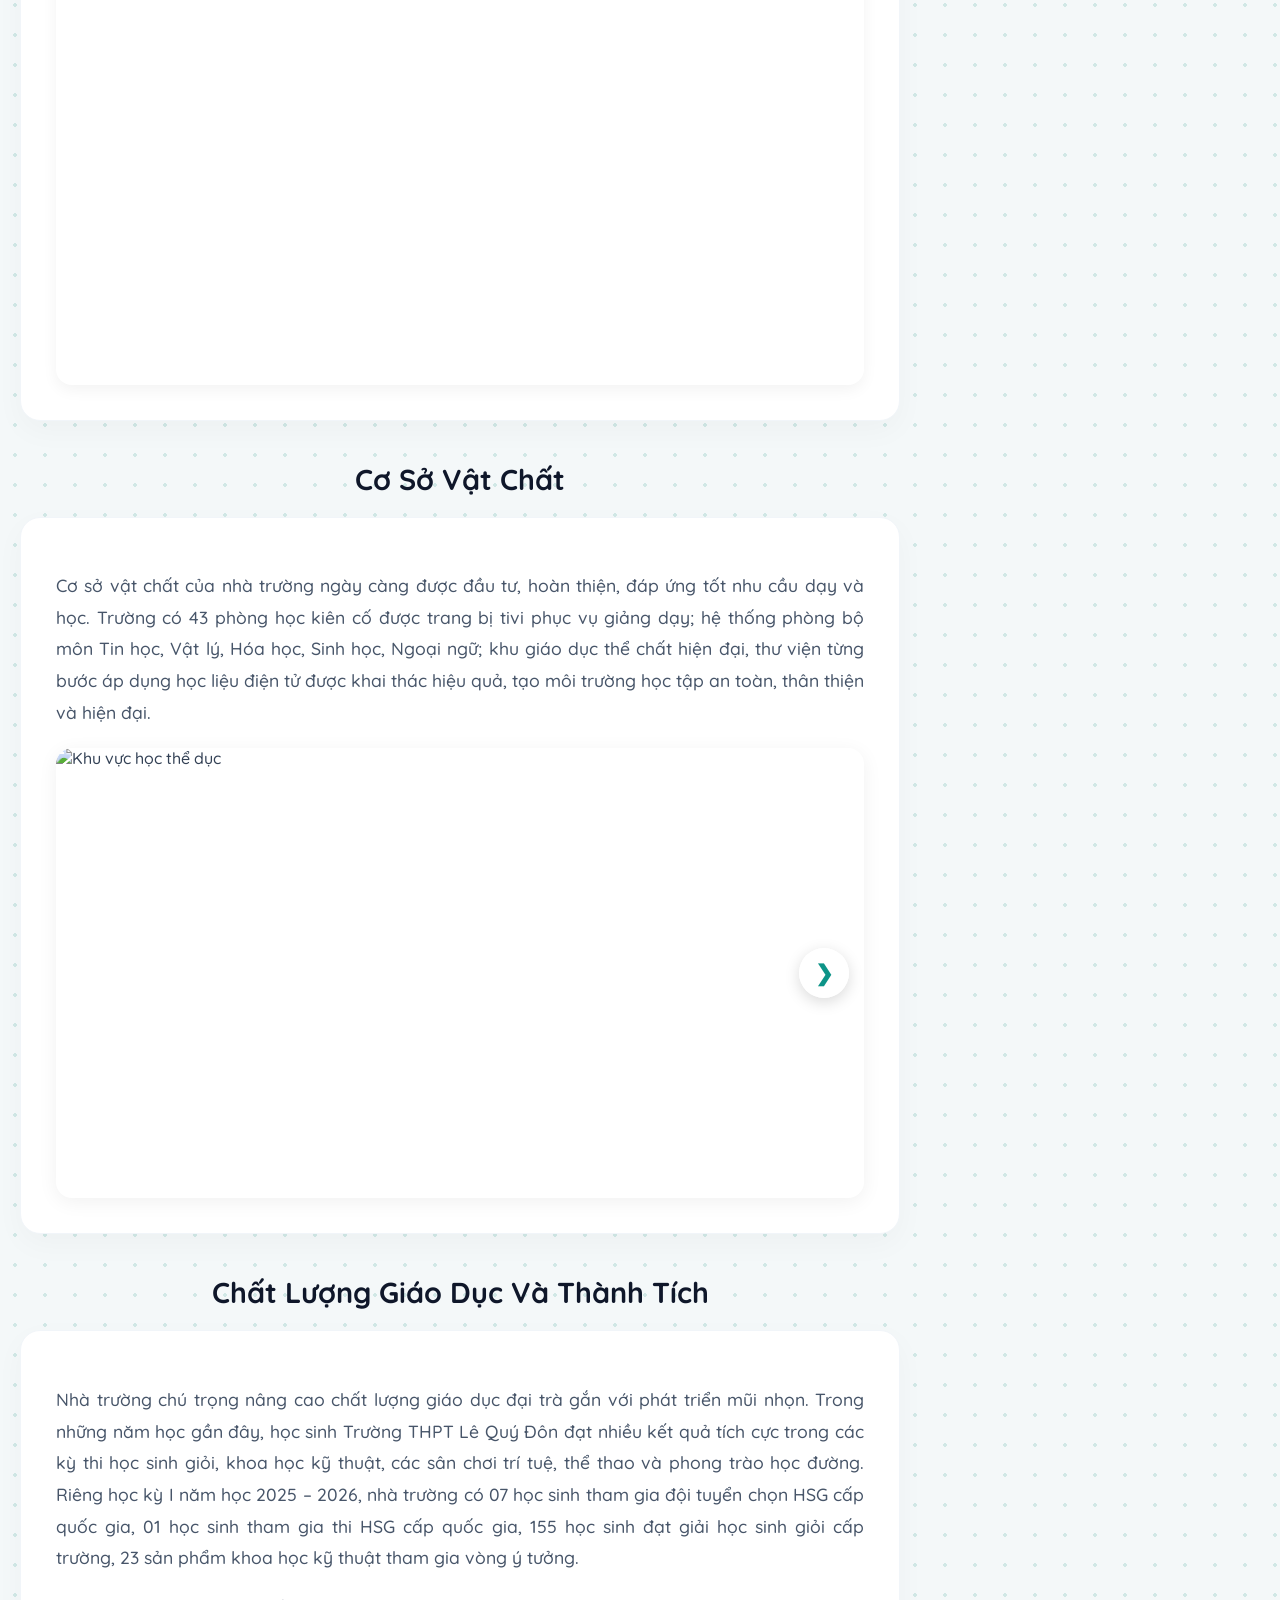
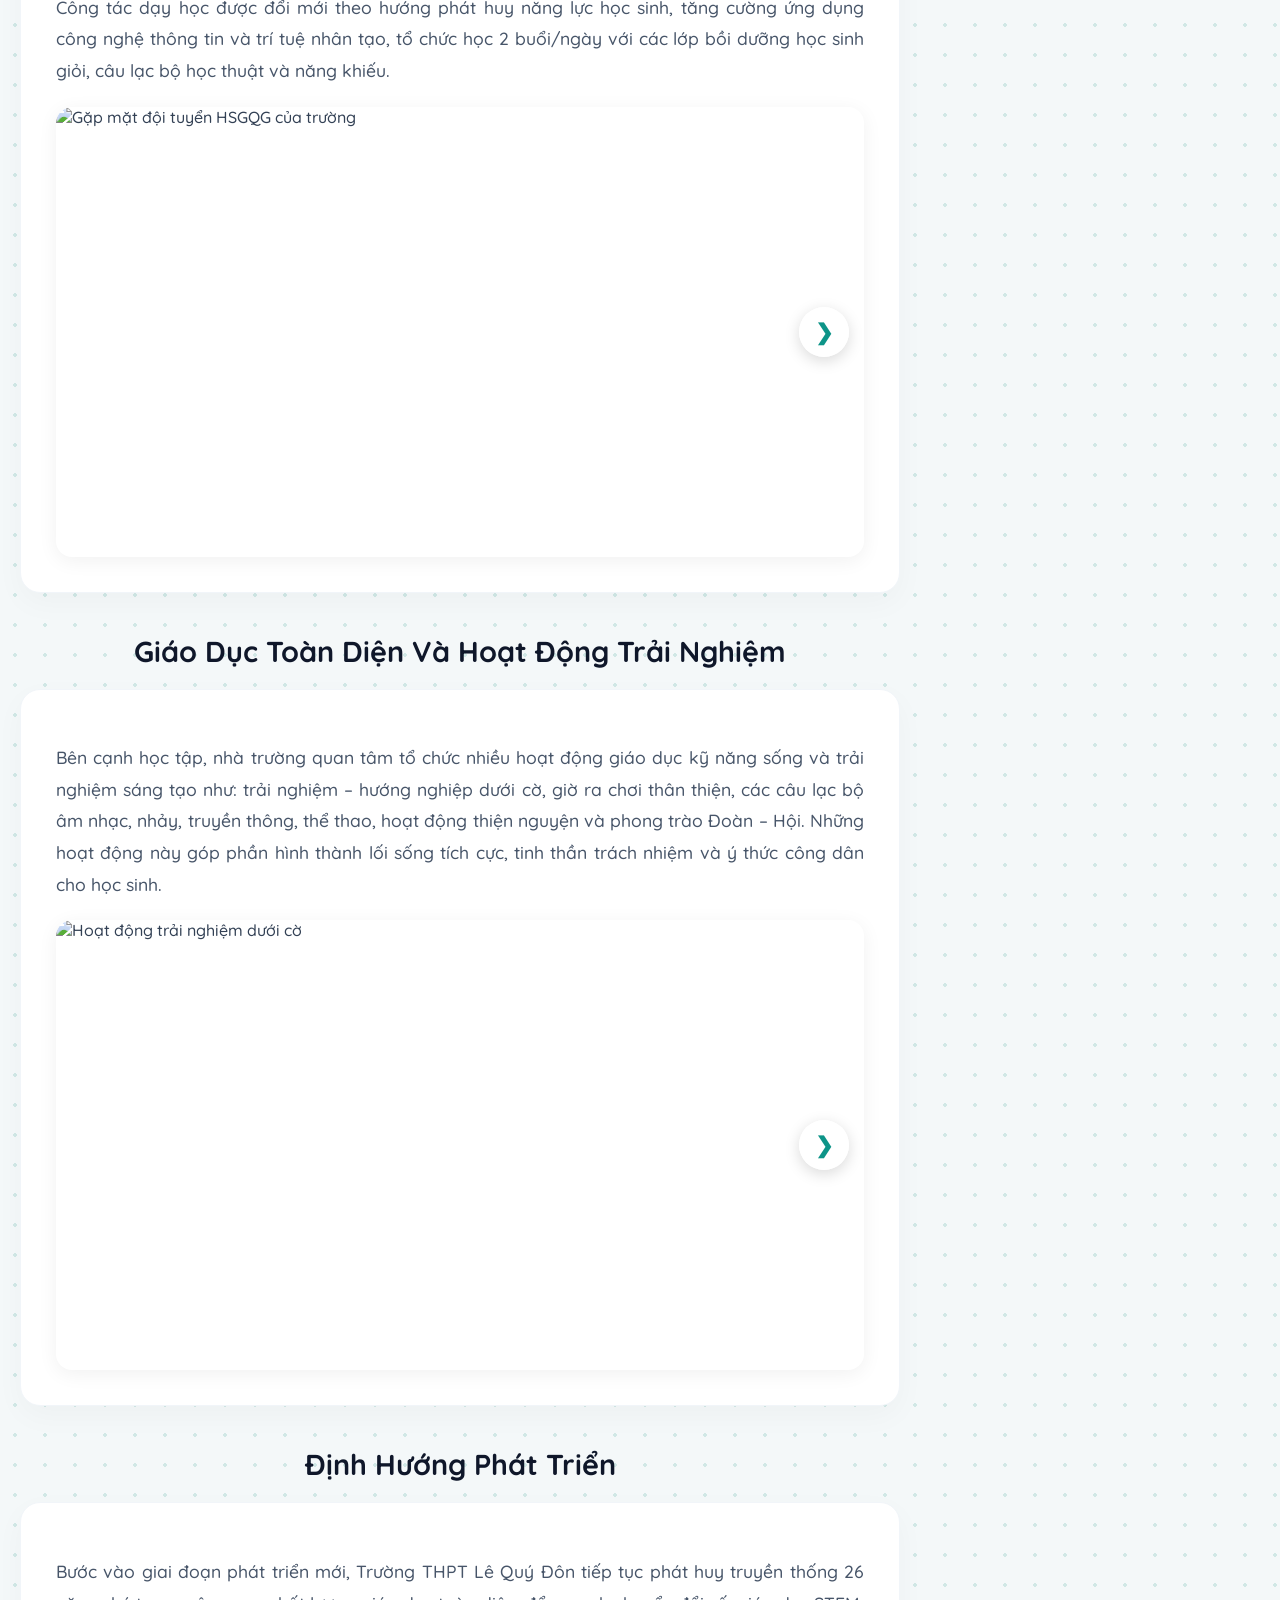
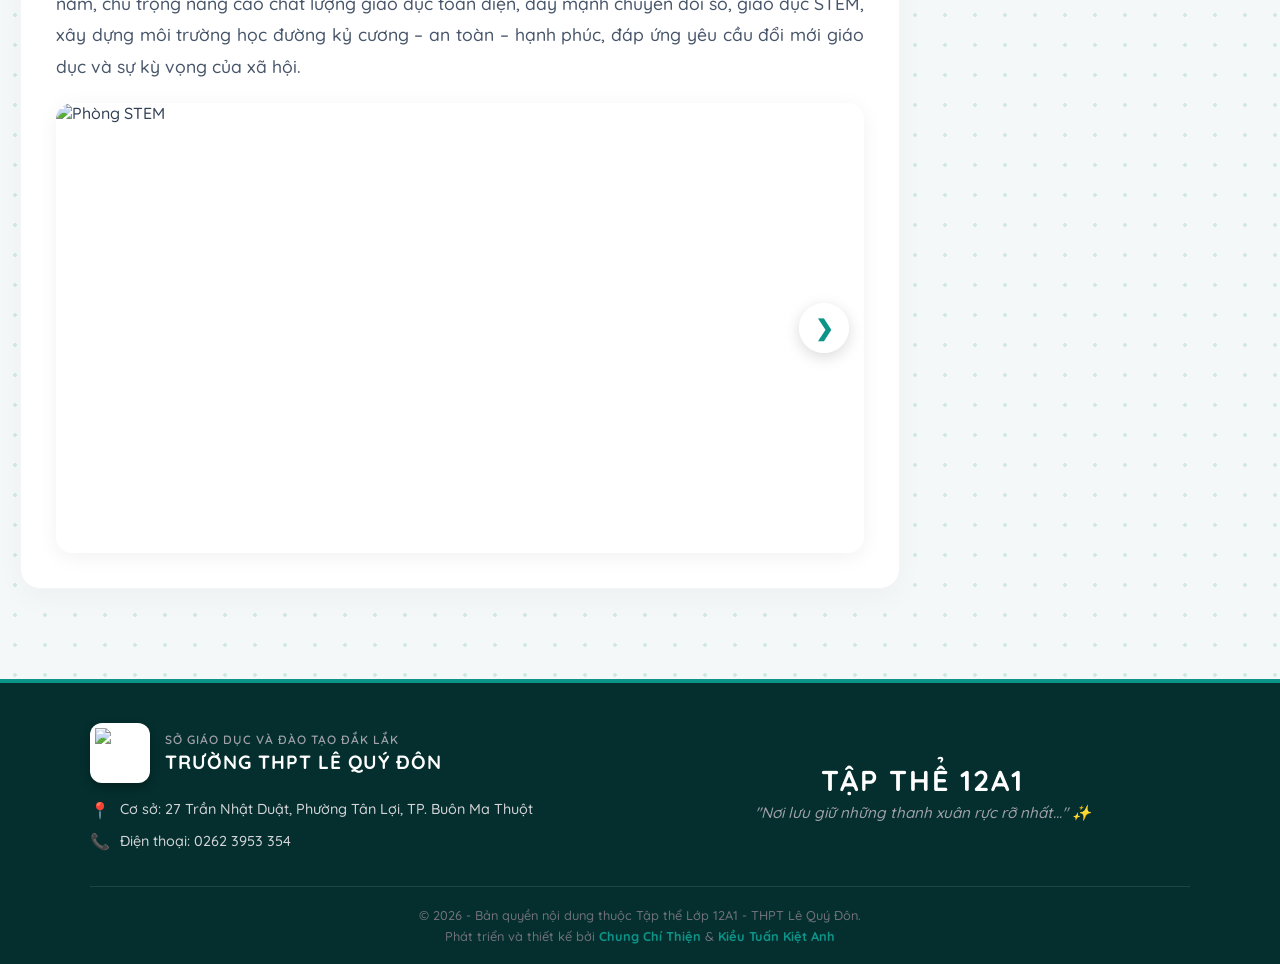
==== commit 327218a2: "Update index.html" ====
--- a/index.html
+++ b/index.html
@@ -346,8 +346,8 @@
                         <div class="carousel-wrapper">
                             <button class="slider-btn left-btn" onclick="slideLeft(this)">&#10094;</button>
                             <div class="carousel-container">
-                                <img src="https://c3lequydon.daklak.edu.vn/wp-content/uploads/2017/02/z7455707258734_78c1bbf5b48a6ef9f3e60f75b6416929.jpg" alt="Định hướng phát triển trường" onclick="openLightbox(this)">
-                                <img src="https://i.postimg.cc/QCYsvm2H/643231454_1770133134398854_5674663032686192200_n.jpg" alt="Phát triển giáo dục toàn diện" onclick="openLightbox(this)">
+                                <img src="https://c3lequydon.daklak.edu.vn/wp-content/uploads/2017/02/z7455707258734_78c1bbf5b48a6ef9f3e60f75b6416929.jpg" alt="Phòng STEM" onclick="openLightbox(this)">
+                                <img src="https://i.postimg.cc/QCYsvm2H/643231454_1770133134398854_5674663032686192200_n.jpg" alt="Phòng STEM" onclick="openLightbox(this)">
                             </div>
                             <button class="slider-btn right-btn" onclick="slideRight(this)">&#10095;</button>
                         </div>
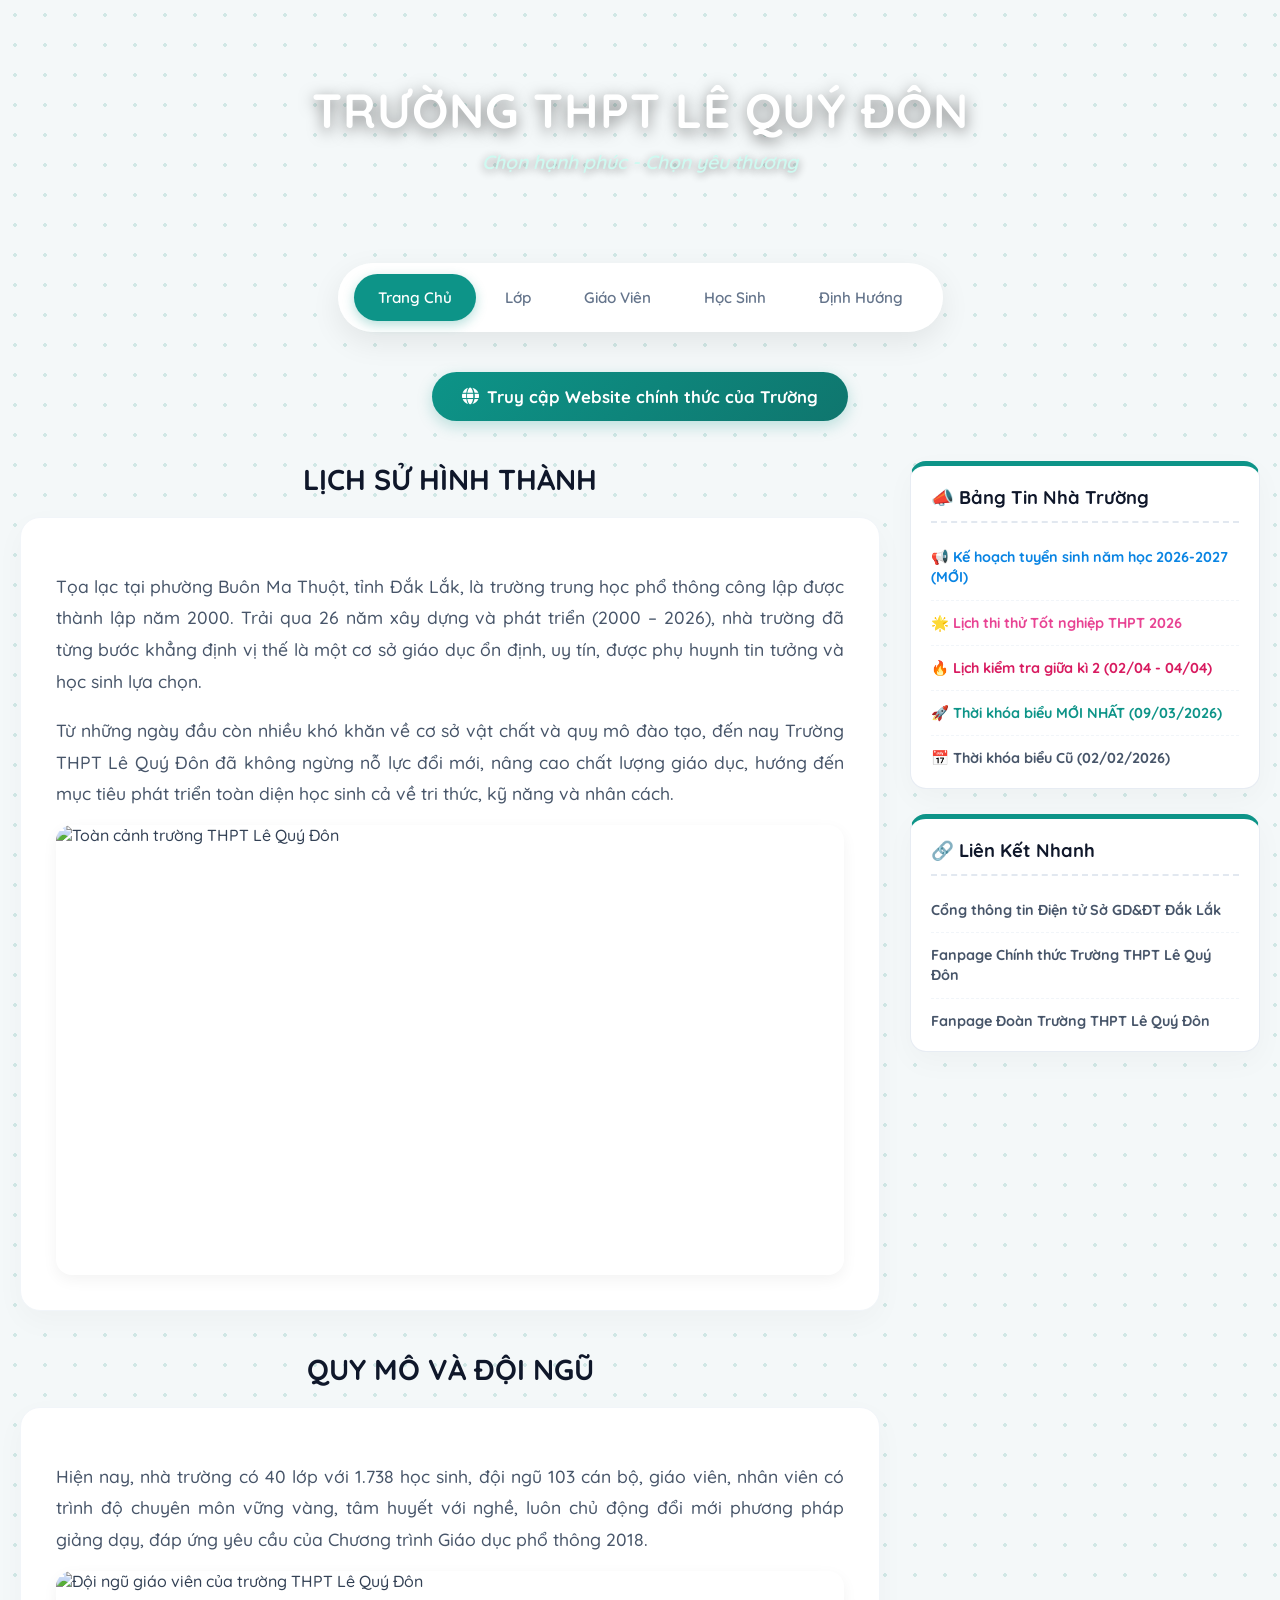
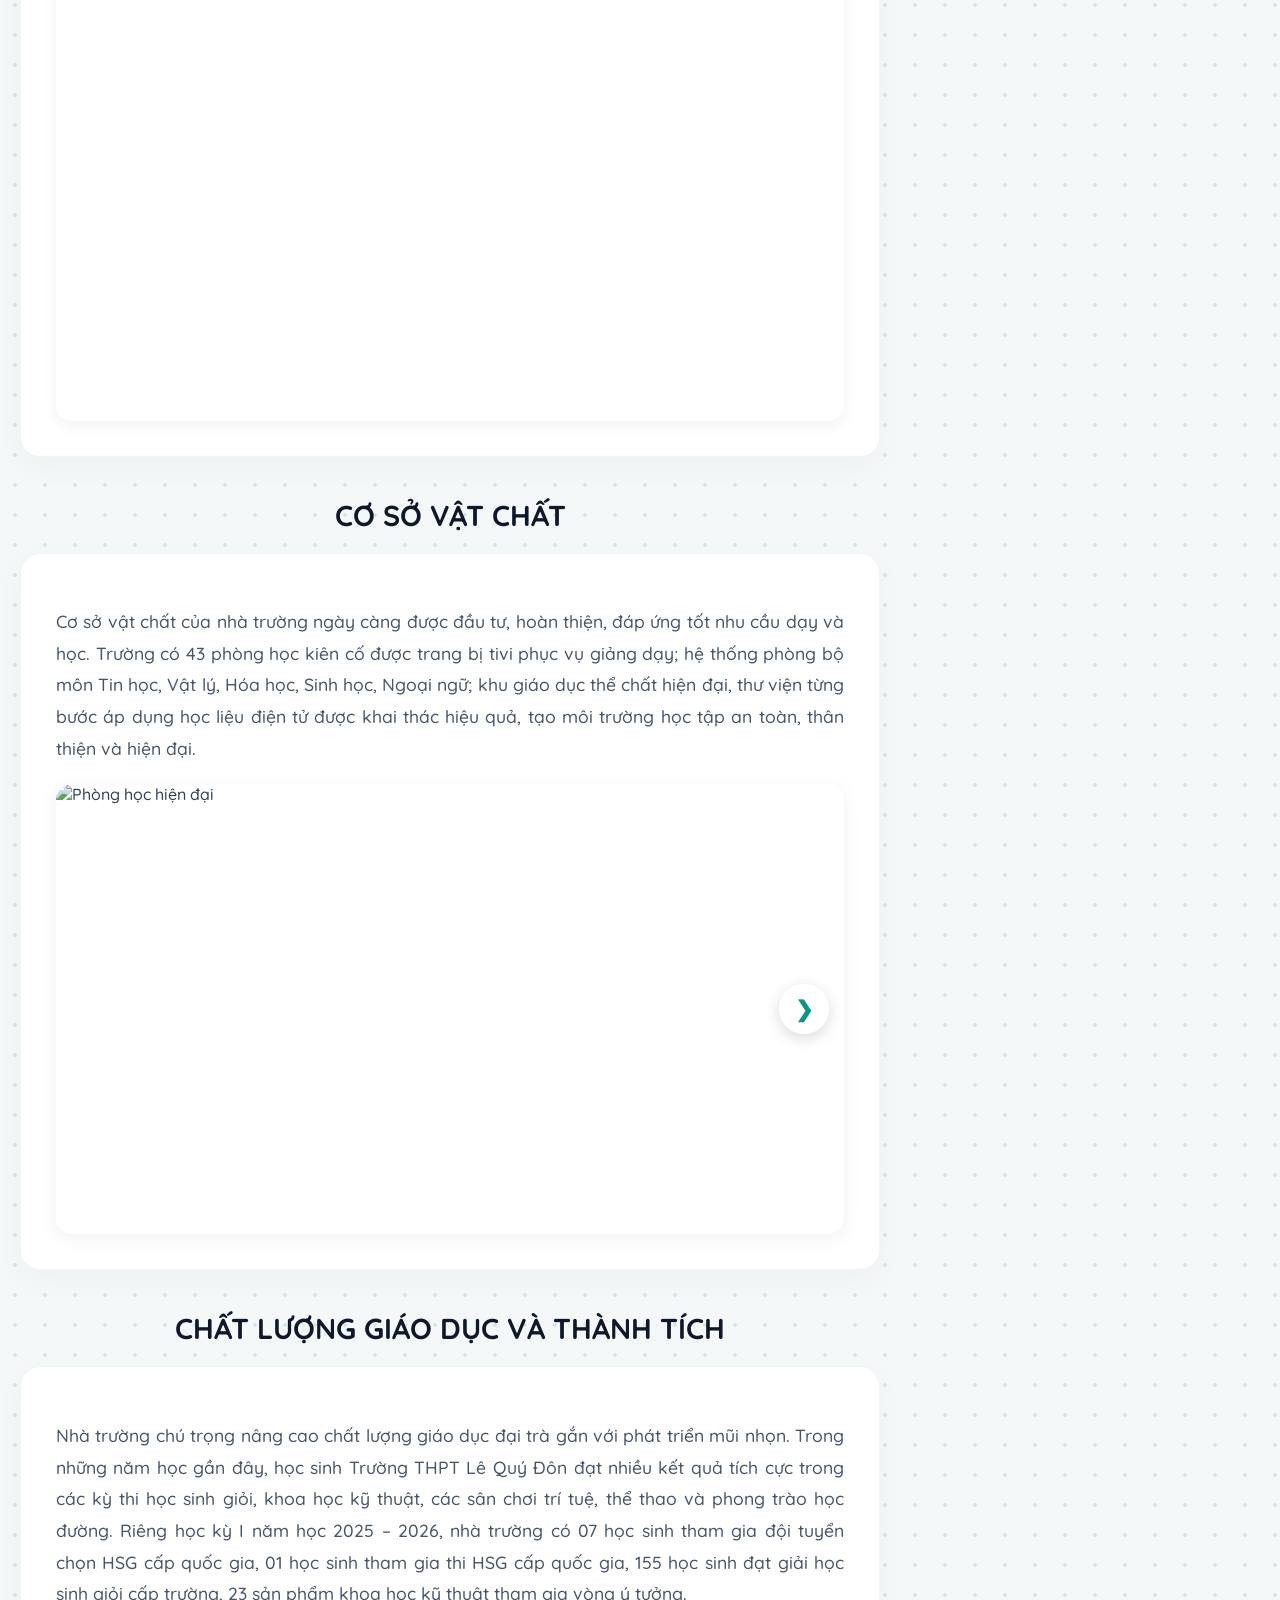
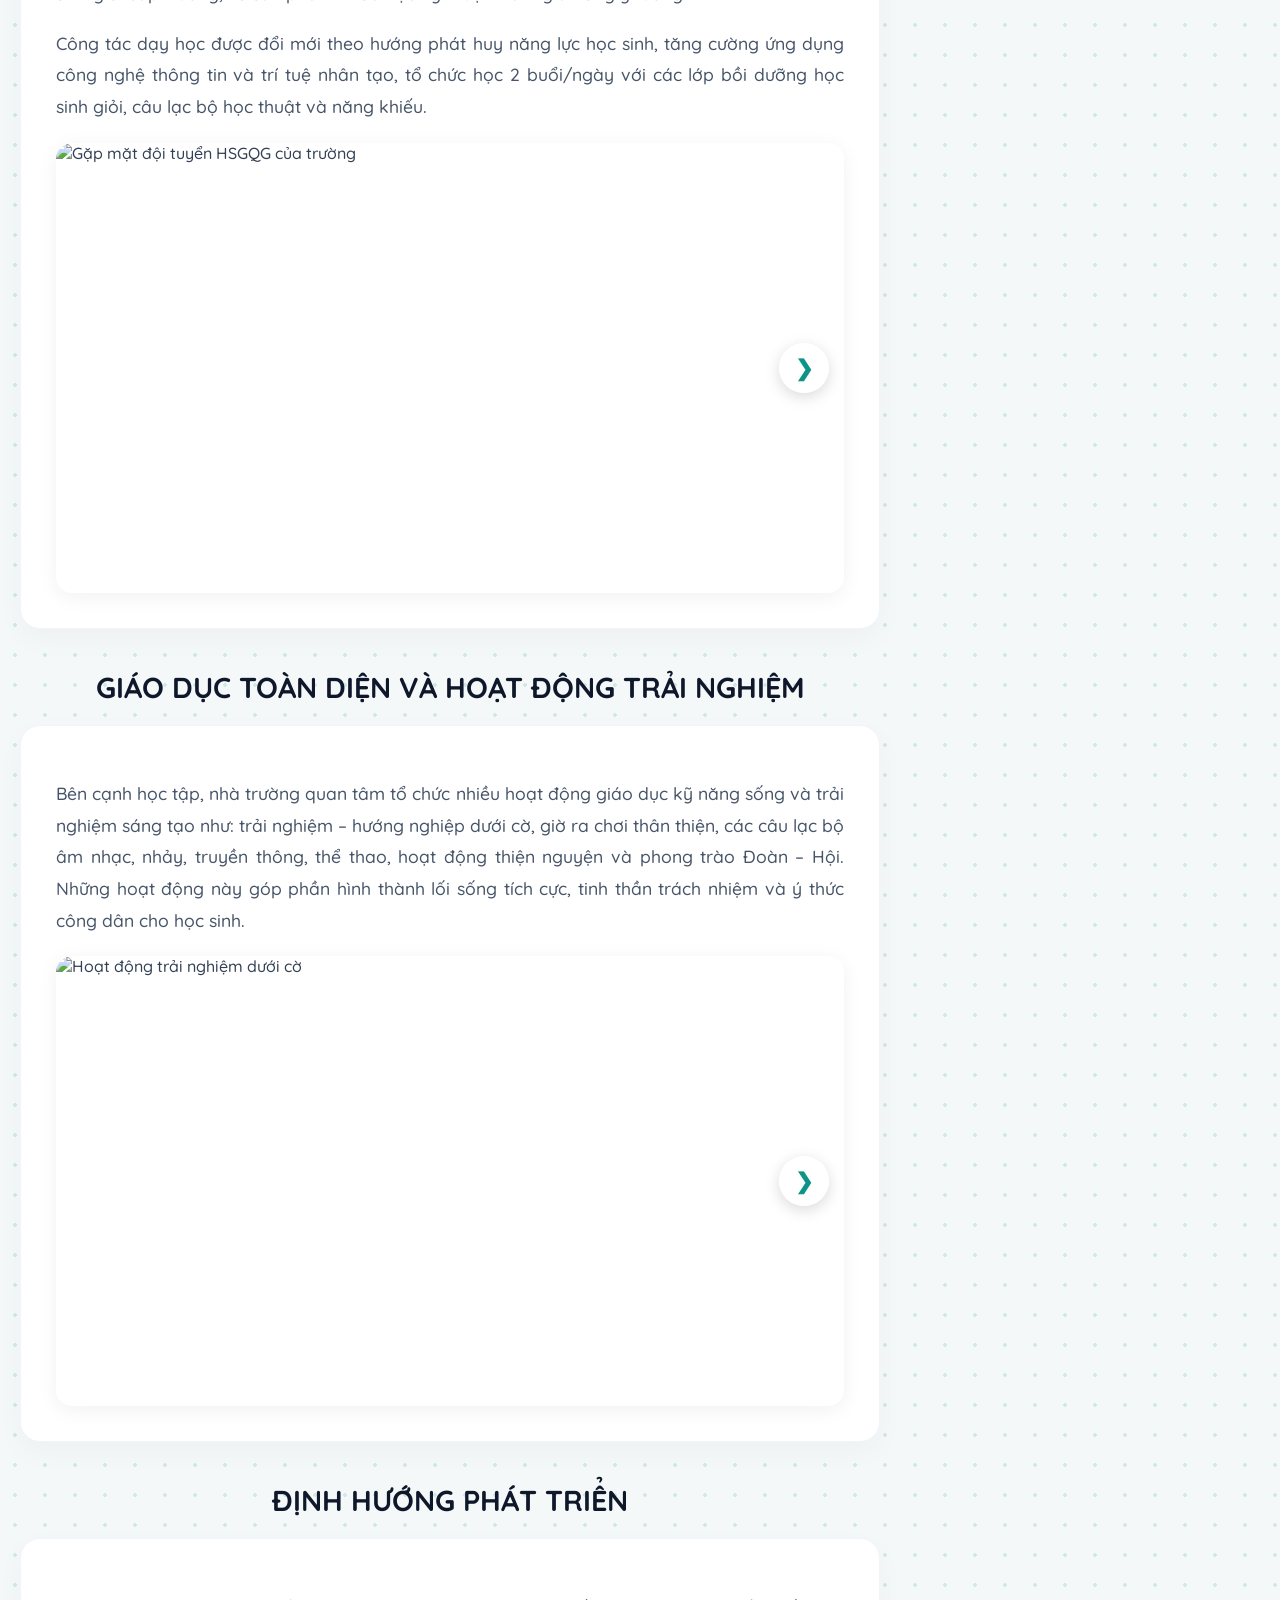
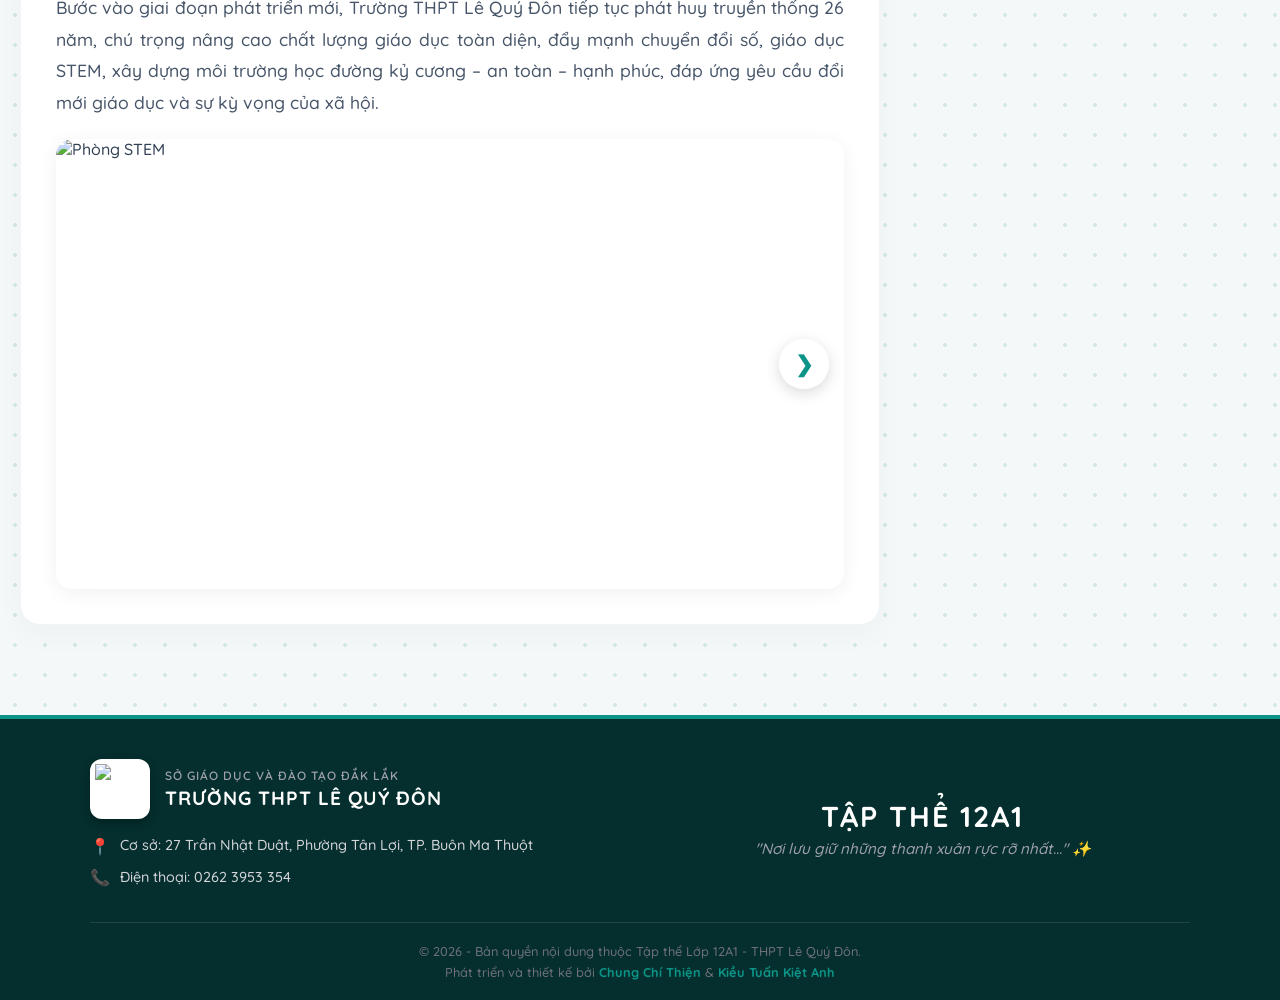
==== commit 7fa0c864: "Update index.html" ====
--- a/index.html
+++ b/index.html
@@ -31,22 +31,52 @@
             font-family: 'Quicksand', sans-serif !important; 
         }
 
-        /* (Phần Header đã được xóa CSS nội bộ để kế thừa hoàn toàn thiết kế nền mờ từ file style.css gốc của bạn) */
-
-        /* =========================================
-           2. THANH MENU TRƯỢT BO GÓC MƯỢT MÀ
+        /* =========================================
+           2. HEADER (HIỆU ỨNG ẢNH NỀN LÀM MỜ)
+           ========================================= */
+        header { 
+            position: relative;
+            color: white; 
+            padding: 80px 20px; 
+            text-align: center; 
+            overflow: hidden; 
+            z-index: 1;
+            margin-bottom: 20px;
+        }
+        header::before {
+            content: "";
+            position: absolute;
+            top: -10px; left: -10px; right: -10px; bottom: -10px; 
+            background-image: url('https://i.postimg.cc/QxTqFwHB/166d3dda-316a-4ff6-8b25-dff9bae28292.jpg'); 
+            background-size: cover;
+            background-position: center;
+            background-attachment: fixed;
+            filter: blur(8px) brightness(0.65); 
+            z-index: -1;
+        }
+        header h1 { 
+            margin: 0; font-size: 3rem; font-weight: 900; 
+            letter-spacing: 1px; text-shadow: 0 4px 15px rgba(0,0,0,0.5); 
+            text-transform: uppercase;
+        }
+        header p { 
+            margin-top: 10px; font-size: 1.2rem; font-weight: 600; 
+            color: #ccfbf1; text-shadow: 0 2px 10px rgba(0,0,0,0.5); font-style: italic;
+        }
+
+        /* =========================================
+           3. THANH MENU TRƯỢT BO GÓC MƯỢT MÀ
            ========================================= */
         nav { 
             position: relative; display: flex; justify-content: center; align-items: center; 
             gap: 5px; padding: 12px 15px; background: rgba(255, 255, 255, 0.95);
             backdrop-filter: blur(10px); box-shadow: 0 10px 30px rgba(0,0,0,0.08);
             position: sticky; top: 15px; z-index: 1000; width: max-content; max-width: 95%;
-            margin: -30px auto 40px; border-radius: 50px; /* Bo góc thanh menu */
+            margin: -30px auto 40px; border-radius: 50px; 
         }
         .nav-indicator {
             position: absolute; height: calc(100% - 20px); background: #0d9488; 
-            border-radius: 50px; /* Bo góc cục chạy highlight */
-            transition: all 0.4s cubic-bezier(0.25, 1, 0.5, 1);
+            border-radius: 50px; transition: all 0.4s cubic-bezier(0.25, 1, 0.5, 1);
             z-index: 0; top: 10px; left: 0; box-shadow: 0 4px 12px rgba(13, 148, 136, 0.3); pointer-events: none;
         }
         nav a { 
@@ -57,17 +87,17 @@
         nav a.active { color: #ffffff !important; }
 
         /* =========================================
-           3. BỐ CỤC: THU NHỎ WIDGET - LÀM TO NỘI DUNG CHÍNH CĂN GIỮA
+           4. BỐ CỤC: THU NHỎ WIDGET - CĂN GIỮA NỘI DUNG CHÍNH
            ========================================= */
         .container { max-width: 1280px; margin: 0 auto; padding: 0 20px; }
         
-        /* Căn giữa toàn bộ cụm cột trái phải */
-        .main-layout { display: flex; gap: 40px; align-items: flex-start; justify-content: center; }
-        
-        /* Giới hạn độ rộng khối nội dung để nhìn gọn gàng ở giữa */
-        .content { width: 100%; max-width: 880px; }
-        
-        /* Thu nhỏ Widget lại còn 230px đẩy về bên phải */
+        /* Chỉnh ở đây: Cho phép toàn bộ khối chứa được đẩy vào chính giữa */
+        .main-layout { display: flex; gap: 30px; align-items: flex-start; justify-content: center; }
+        
+        /* Chỉnh ở đây: Bóp giới hạn chiều rộng nội dung chính để nó không bè ra quá to */
+        .content { width: 100%; max-width: 860px; }
+        
+        /* Chỉnh ở đây: Thu nhỏ Sidebar xuống còn 230px */
         .sidebar { width: 230px; flex-shrink: 0; position: sticky; top: 100px; z-index: 10; }
 
         .card { 
@@ -78,9 +108,10 @@
         .card:hover { transform: translateY(-5px); box-shadow: 0 15px 40px rgba(0,0,0,0.06); }
         .card p { line-height: 1.8; color: #475569; font-size: 1.1rem; text-align: justify; margin-bottom: 15px; }
         
+        /* Chỉnh tiêu đề căn giữa cho đồng bộ */
         h2 { 
             color: #0f172a; font-size: 1.8rem; font-weight: 800; margin-bottom: 20px; 
-            border-left: 5px solid #0d9488; padding-left: 15px; margin-top: 0; 
+            margin-top: 0; text-align: center; text-transform: uppercase;
         }
 
         .btn-link { 
@@ -94,7 +125,7 @@
         .school-image { width: 100%; height: 450px; object-fit: cover; border-radius: 16px; margin-top: 15px; box-shadow: 0 5px 15px rgba(0,0,0,0.05); cursor: zoom-in; }
 
         /* =========================================
-           4. CAROUSEL TRƯỢT ẢNH MƯỢT MÀ (1 ẢNH / LẦN)
+           5. CAROUSEL TRƯỢT ẢNH MƯỢT MÀ (1 ẢNH / LẦN)
            ========================================= */
         .carousel-wrapper { 
             position: relative; margin-top: 20px; width: 100%; 
@@ -130,15 +161,15 @@
         .right-btn { right: 15px; }
 
         /* =========================================
-           5. WIDGETS (CỘT BẢNG TIN BÊN PHẢI)
+           6. WIDGETS (CỘT BẢNG TIN BÊN PHẢI ĐÃ THU NHỎ)
            ========================================= */
         .widget { 
-            background: white; padding: 20px; border-radius: 20px; 
+            background: white; padding: 20px; border-radius: 16px; 
             box-shadow: 0 10px 30px rgba(0,0,0,0.03); margin-bottom: 25px; 
             border-top: 5px solid #0d9488; 
         }
         .widget h3 { 
-            margin-top: 0; color: #0f172a; font-size: 1.2rem; margin-bottom: 12px; 
+            margin-top: 0; color: #0f172a; font-size: 1.15rem; margin-bottom: 12px; 
             padding-bottom: 12px; border-bottom: 2px dashed #e2e8f0; font-weight: 800;
         }
         .widget ul { list-style: none; padding: 0; margin: 0; }
@@ -146,7 +177,7 @@
         .widget ul li:last-child { border-bottom: none; padding-bottom: 0;}
         .widget ul li a { 
             transition: 0.2s; display: block; text-decoration: none; 
-            font-weight: 700; line-height: 1.5; color: #475569; font-size: 0.95rem;
+            font-weight: 700; line-height: 1.4; color: #475569; font-size: 0.9rem;
         }
         .widget ul li a:hover { transform: translateX(5px); opacity: 0.8;}
         
@@ -156,7 +187,7 @@
         .link-teal { color: #0d9488 !important; }
 
         /* =========================================
-           6. LIGHTBOX (TRÌNH XEM ẢNH FULL MÀN HÌNH)
+           7. LIGHTBOX (TRÌNH XEM ẢNH FULL MÀN HÌNH)
            ========================================= */
         .lightbox {
             display: none; position: fixed; z-index: 9999; padding-top: 20px; 
@@ -192,7 +223,7 @@
         .lightbox-btn:hover { background-color: #0d9488; transform: translateY(-50%) scale(1.1); }
 
         /* =========================================
-           7. RESPONSIVE (MÀN HÌNH ĐIỆN THOẠI)
+           8. RESPONSIVE (MÀN HÌNH ĐIỆN THOẠI)
            ========================================= */
         @media (max-width: 900px) {
             header { padding: 60px 15px 40px; }
@@ -269,7 +300,7 @@
                         <div class="carousel-wrapper">
                             <button class="slider-btn left-btn" onclick="slideLeft(this)">&#10094;</button>
                             <div class="carousel-container">
-                                <img src="https://c3lequydon.daklak.edu.vn/wp-content/uploads/2017/02/z7455707292828_aeb39043b974418fcc3a4936e6cd69d9.jpg" alt="Khu vực học thể dục" onclick="openLightbox(this)">
+                                <img src="https://c3lequydon.daklak.edu.vn/wp-content/uploads/2017/02/z7455707292828_aeb39043b974418fcc3a4936e6cd69d9.jpg" alt="Phòng học hiện đại" onclick="openLightbox(this)">
                                 <img src="https://c3lequydon.daklak.edu.vn/wp-content/uploads/2017/02/z7455707251765_ad4e3253b3285c5e73edd8f9a459f465.jpg" alt="Nhà đa năng của trường" onclick="openLightbox(this)">
                                 <img src="https://c3lequydon.daklak.edu.vn/wp-content/uploads/2017/02/z7455707297633_b4deb119cb4437e8d9b5bf1c63dc4852.jpg" alt="Sân bóng đá" onclick="openLightbox(this)">
                                 <img src="https://c3lequydon.daklak.edu.vn/wp-content/uploads/2017/02/z7455707258734_78c1bbf5b48a6ef9f3e60f75b6416929.jpg" alt="Phòng STEM" onclick="openLightbox(this)">
@@ -345,10 +376,12 @@
                         
                         <div class="carousel-wrapper">
                             <button class="slider-btn left-btn" onclick="slideLeft(this)">&#10094;</button>
+                            
                             <div class="carousel-container">
                                 <img src="https://c3lequydon.daklak.edu.vn/wp-content/uploads/2017/02/z7455707258734_78c1bbf5b48a6ef9f3e60f75b6416929.jpg" alt="Phòng STEM" onclick="openLightbox(this)">
                                 <img src="https://i.postimg.cc/QCYsvm2H/643231454_1770133134398854_5674663032686192200_n.jpg" alt="Phòng STEM" onclick="openLightbox(this)">
                             </div>
+
                             <button class="slider-btn right-btn" onclick="slideRight(this)">&#10095;</button>
                         </div>
                     </div>
@@ -359,11 +392,31 @@
                 <div class="widget">
                     <h3>📣 Bảng Tin Nhà Trường</h3>
                     <ul>
-                        <li><a href="https://c3lequydon.daklak.edu.vn/wp-content/uploads/2026/03/100-KH_0001.pdf" target="_blank" class="link-blue">📢 Kế hoạch tuyển sinh năm học 2026-2027 (MỚI)</a></li>
-                        <li><a href="lich-thi-thu.png" target="_blank" class="link-pink">🌟 Lịch thi thử Tốt nghiệp THPT 2026</a></li>
-                        <li><a href="lich-giua-ki.jpg" target="_blank" class="link-red">🔥 Lịch kiểm tra giữa kì 2 (02/04 - 04/04)</a></li>
-                        <li><a href="TKB-9-3-2026.pdf" target="_blank" class="link-teal">🚀 Thời khóa biểu MỚI NHẤT (09/03/2026)</a></li>
-                        <li><a href="TKB-2-2-2026.pdf" target="_blank" class="link-gray">📅 Thời khóa biểu Cũ (02/02/2026)</a></li>
+                        <li>
+                            <a href="https://c3lequydon.daklak.edu.vn/wp-content/uploads/2026/03/100-KH_0001.pdf" target="_blank" class="link-blue">
+                                📢 Kế hoạch tuyển sinh năm học 2026-2027 (MỚI)
+                            </a>
+                        </li>
+                        <li>
+                            <a href="lich-thi-thu.png" target="_blank" class="link-pink">
+                                🌟 Lịch thi thử Tốt nghiệp THPT 2026
+                            </a>
+                        </li>
+                        <li>
+                            <a href="lich-giua-ki.jpeg" target="_blank" class="link-red">
+                                🔥 Lịch kiểm tra giữa kì 2 (02/04 - 04/04)
+                            </a>
+                        </li>
+                        <li>
+                            <a href="TKB-9-3-2026.pdf" target="_blank" class="link-teal">
+                                🚀 Thời khóa biểu MỚI NHẤT (09/03/2026)
+                            </a>
+                        </li>
+                        <li>
+                            <a href="TKB-2-2-2026.pdf" target="_blank" class="link-gray">
+                                📅 Thời khóa biểu Cũ (02/02/2026)
+                            </a>
+                        </li>
                     </ul>
                 </div>
                 <div class="widget">
@@ -379,8 +432,9 @@
         </div>
     </div>
 
-    <footer style="background-color: #042f2e; color: #ffffff; padding: 40px 20px 20px; margin-top: 50px; border-top: 4px solid #0d9488;">
+    <footer style="background-color: #042f2e; color: #ffffff; padding: 40px 20px 20px; margin-top: 50px; border-top: 4px solid var(--primary, #0d9488); font-family: 'Quicksand', sans-serif;">
         <div style="max-width: 1100px; margin: 0 auto; display: flex; flex-wrap: wrap; justify-content: space-between; align-items: center; gap: 30px; border-bottom: 1px solid rgba(255,255,255,0.1); padding-bottom: 25px; margin-bottom: 20px;">
+            
             <div style="flex: 1; min-width: 300px;">
                 <div style="display: flex; align-items: center; gap: 15px; margin-bottom: 15px;">
                     <div style="width: 60px; height: 60px; background: white; border-radius: 12px; display: flex; justify-content: center; align-items: center; box-shadow: 0 4px 10px rgba(0,0,0,0.3); overflow: hidden; padding: 5px;">
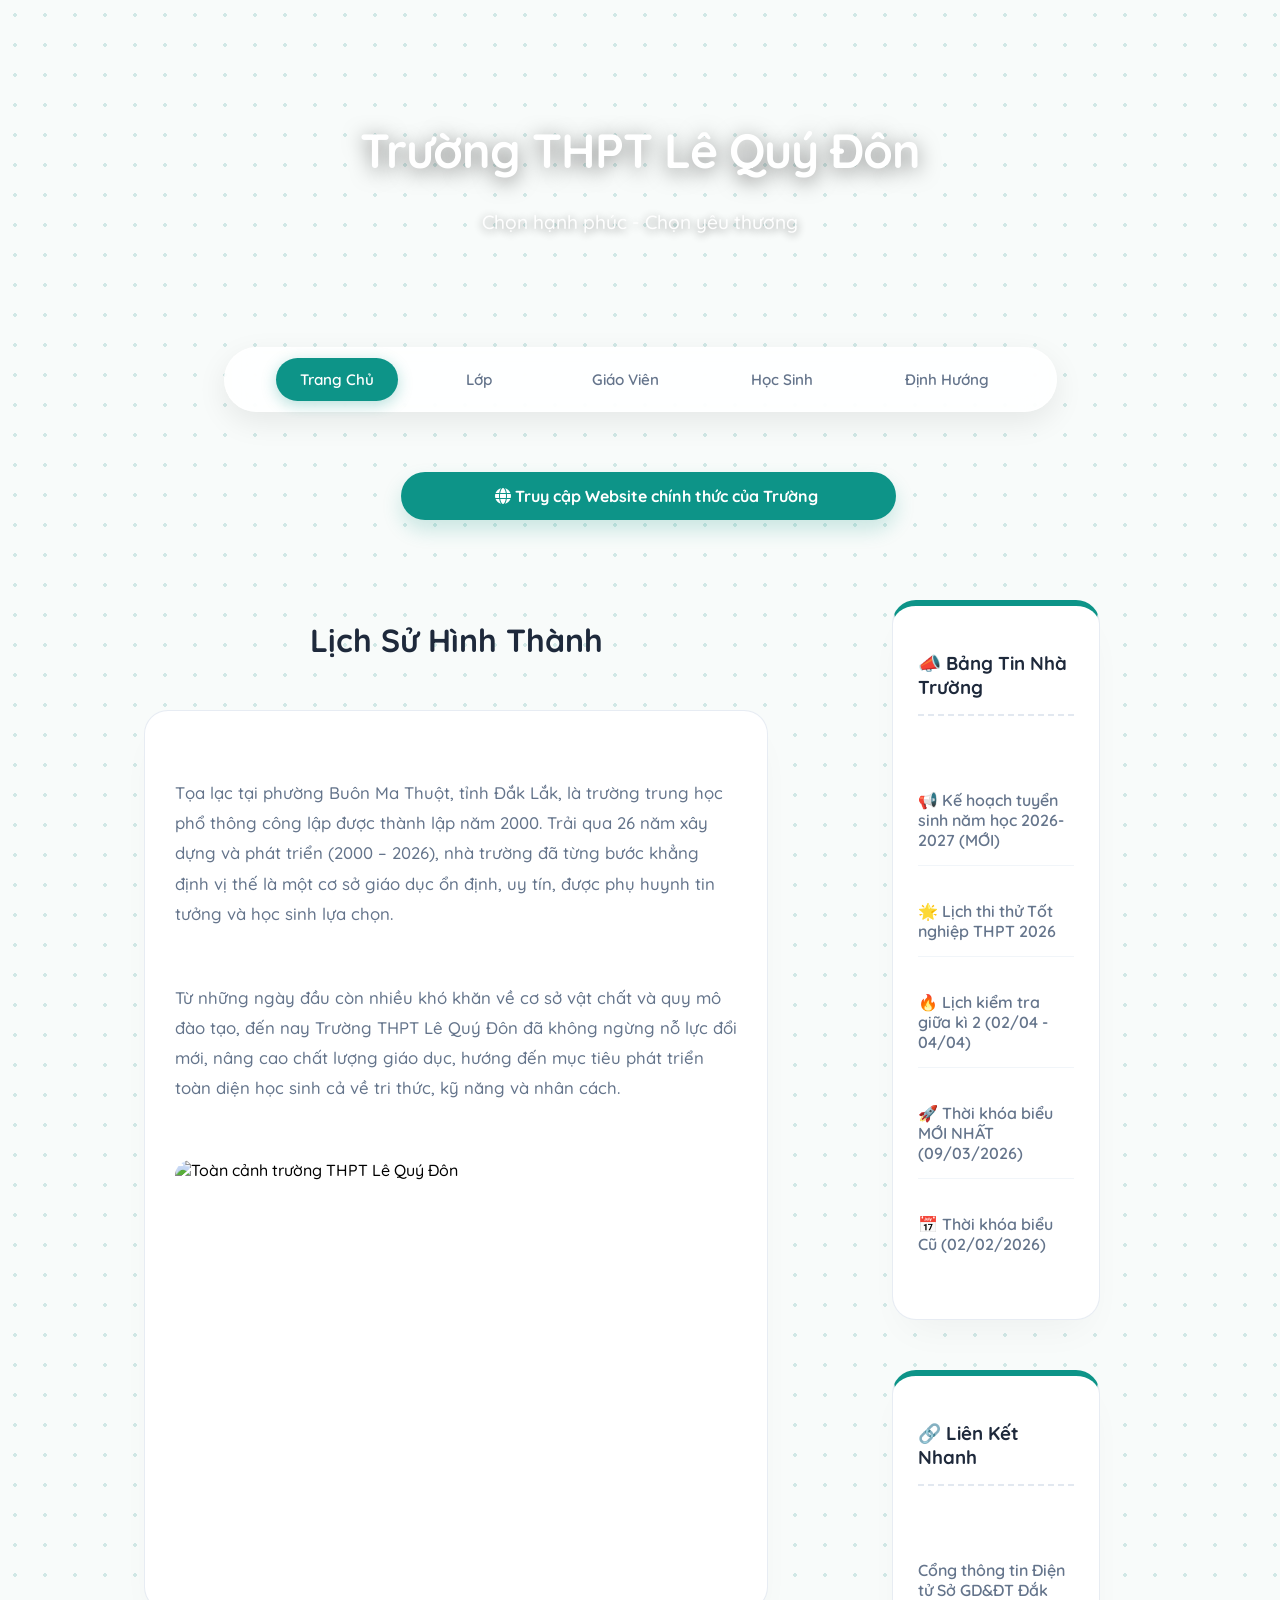
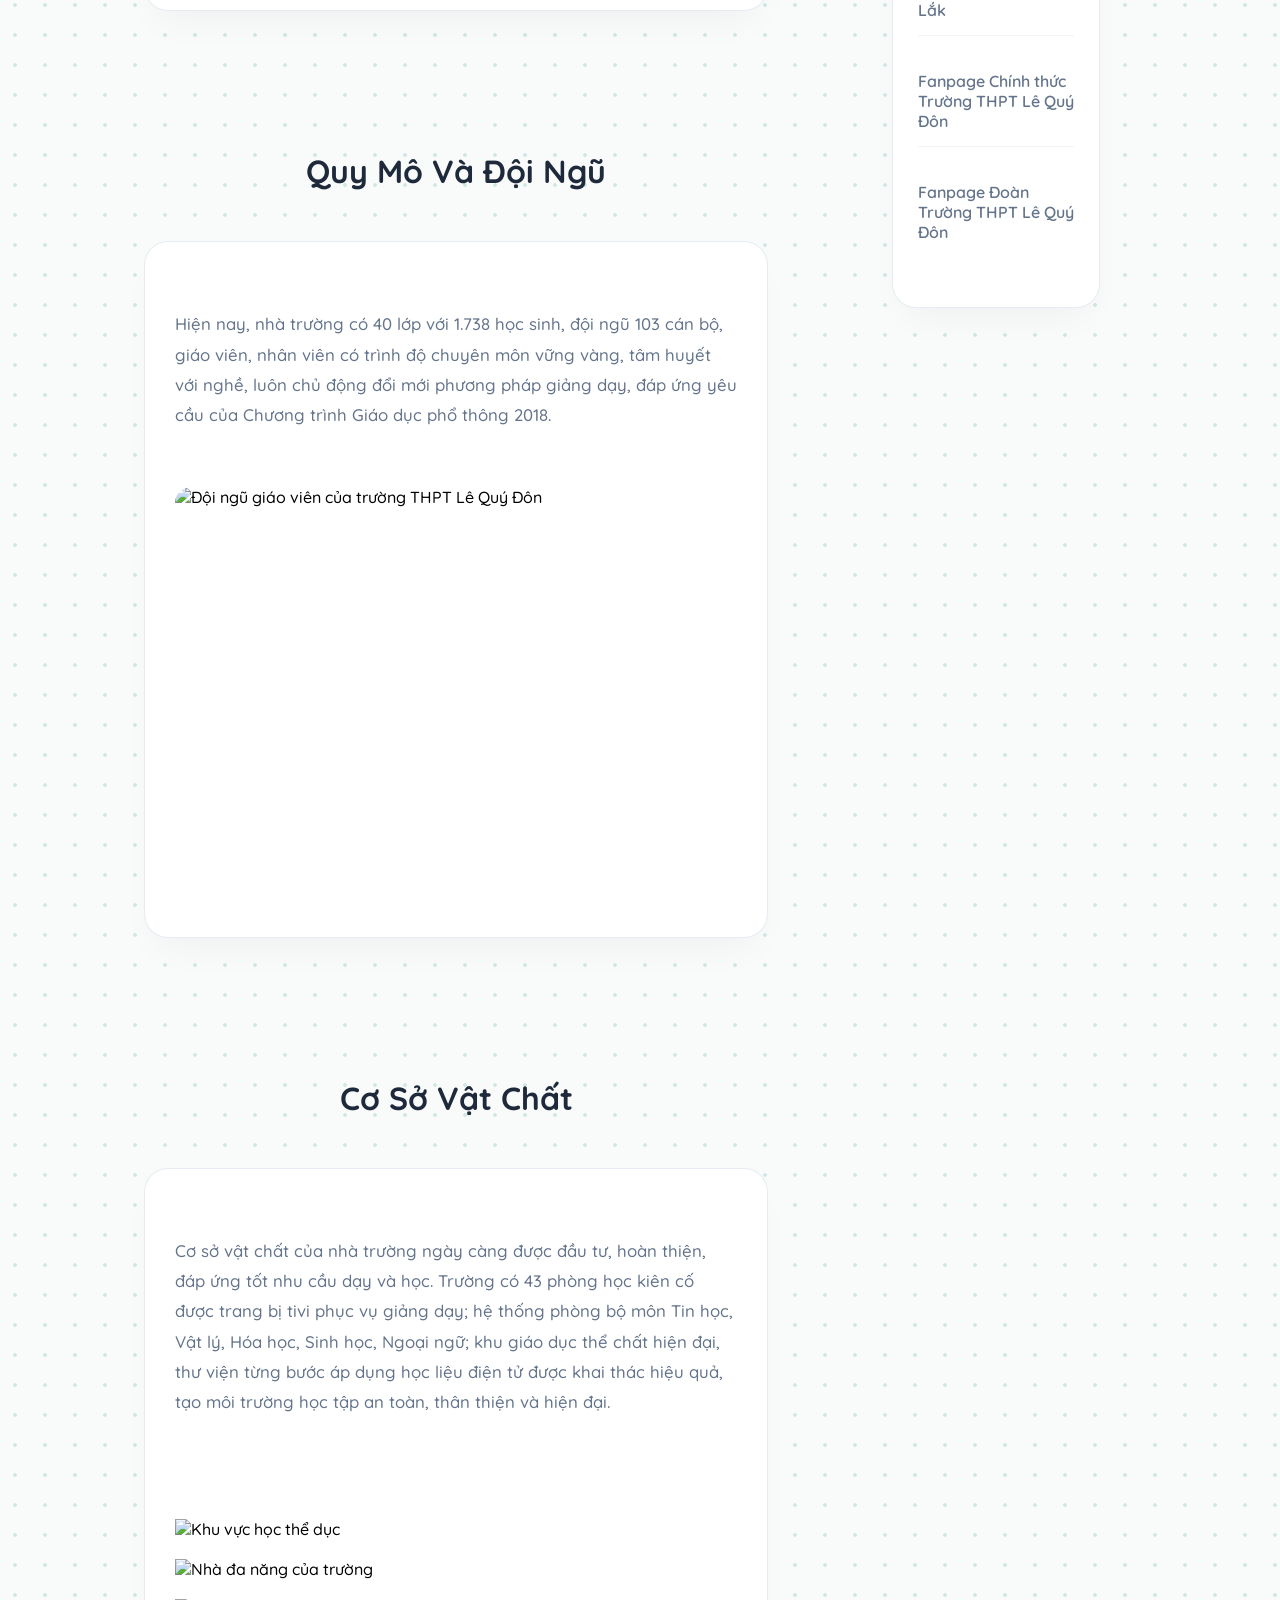
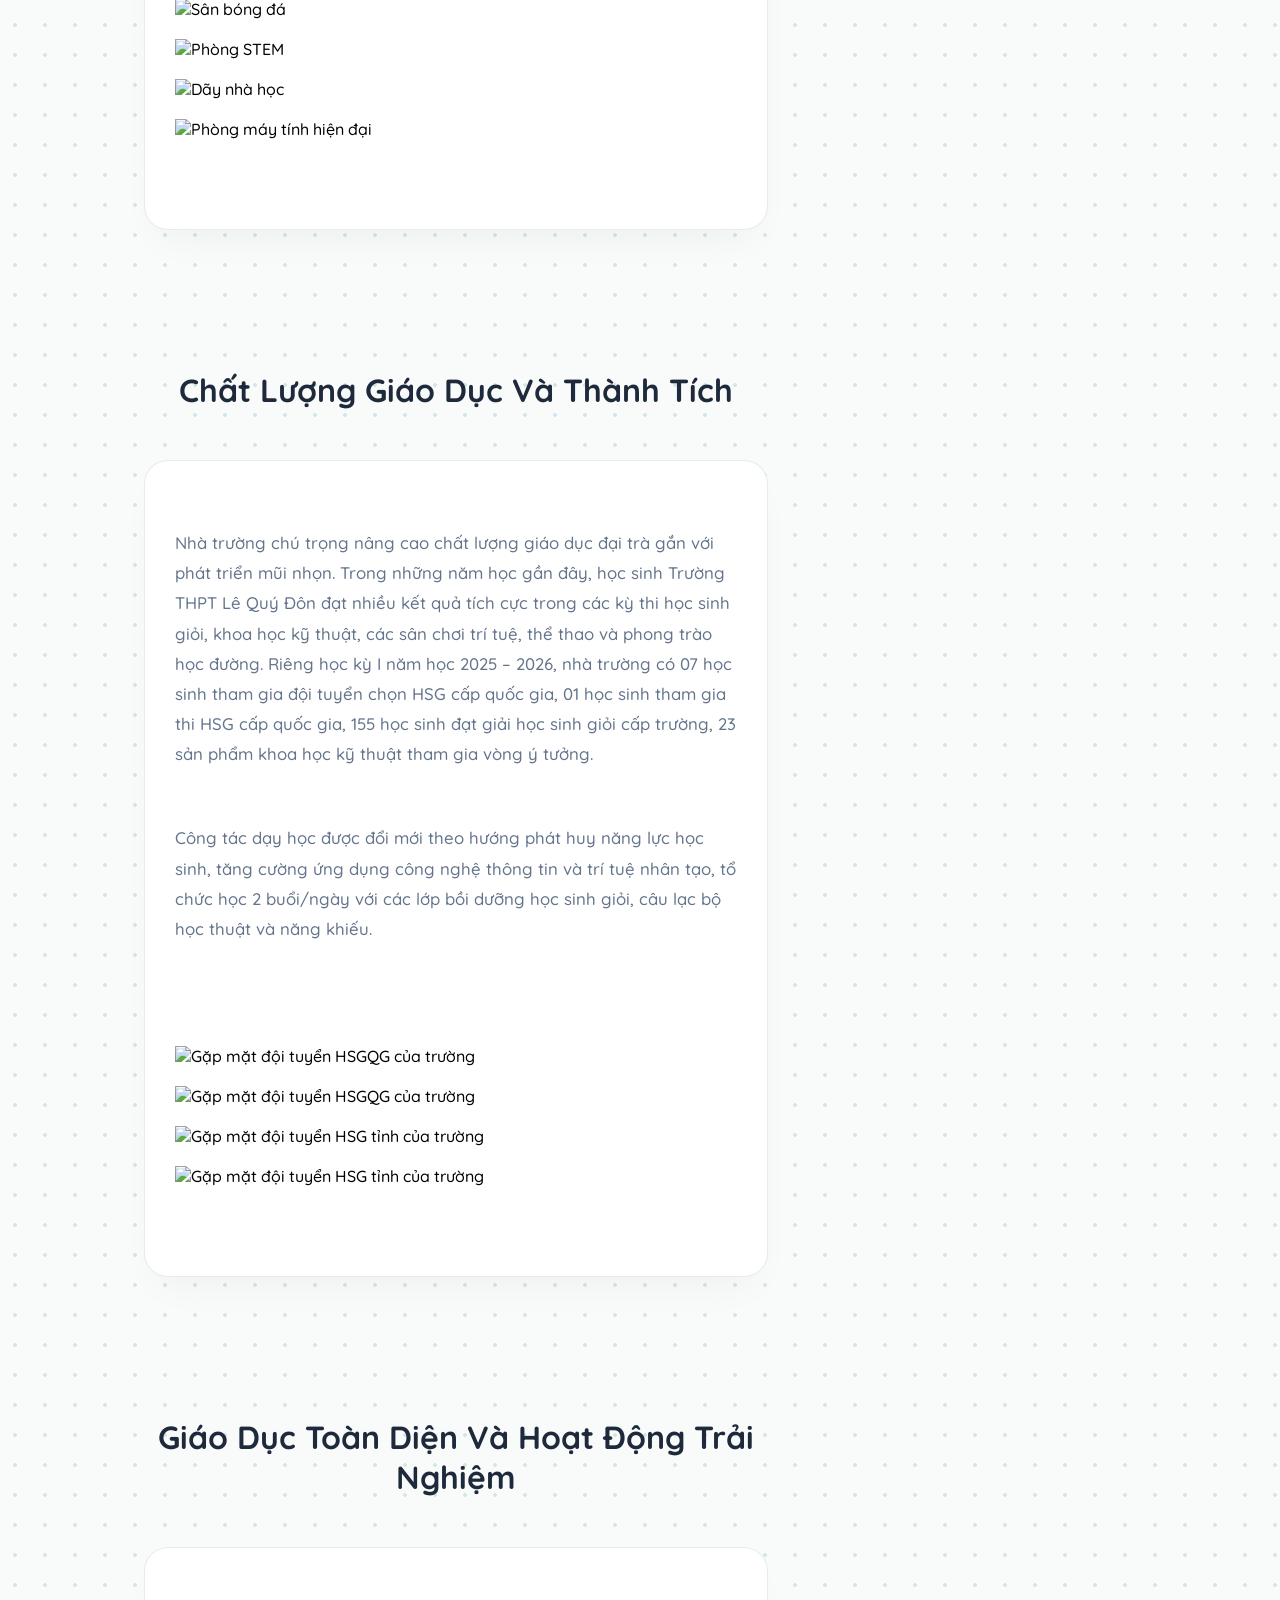
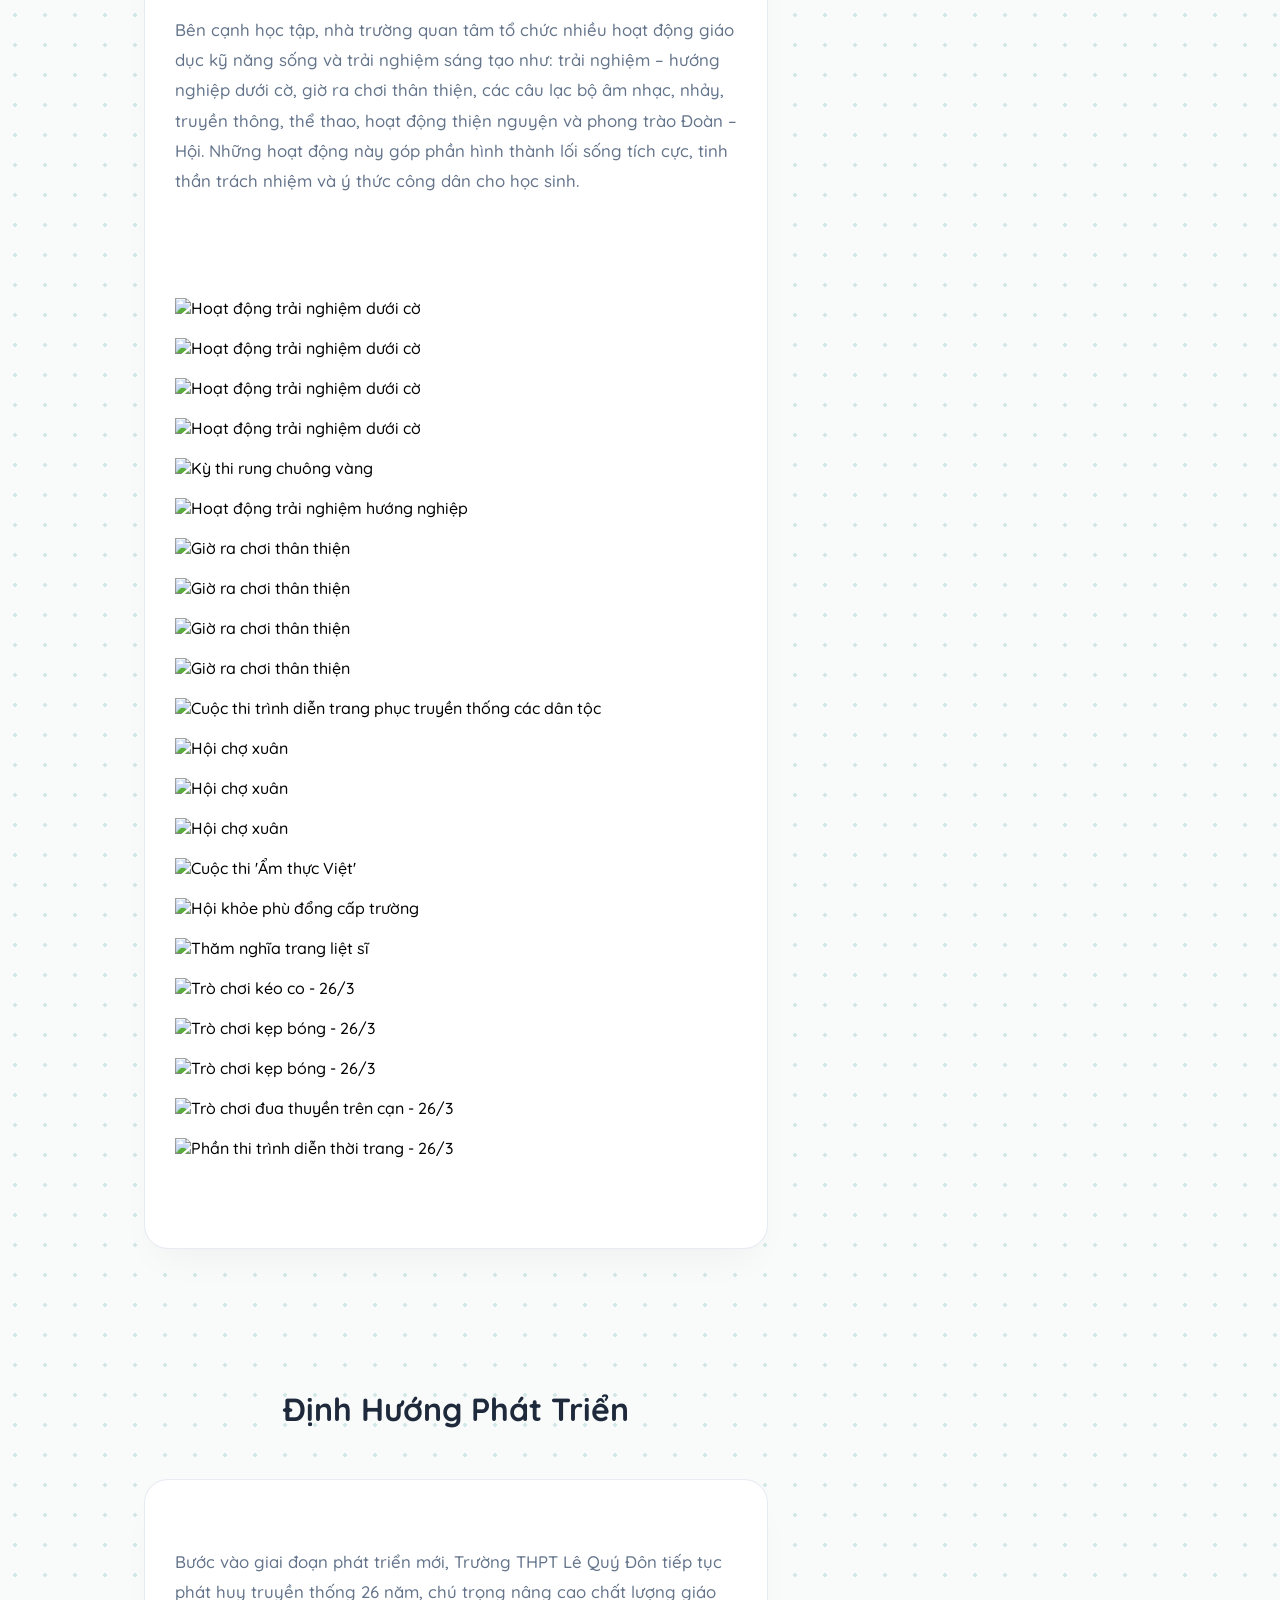
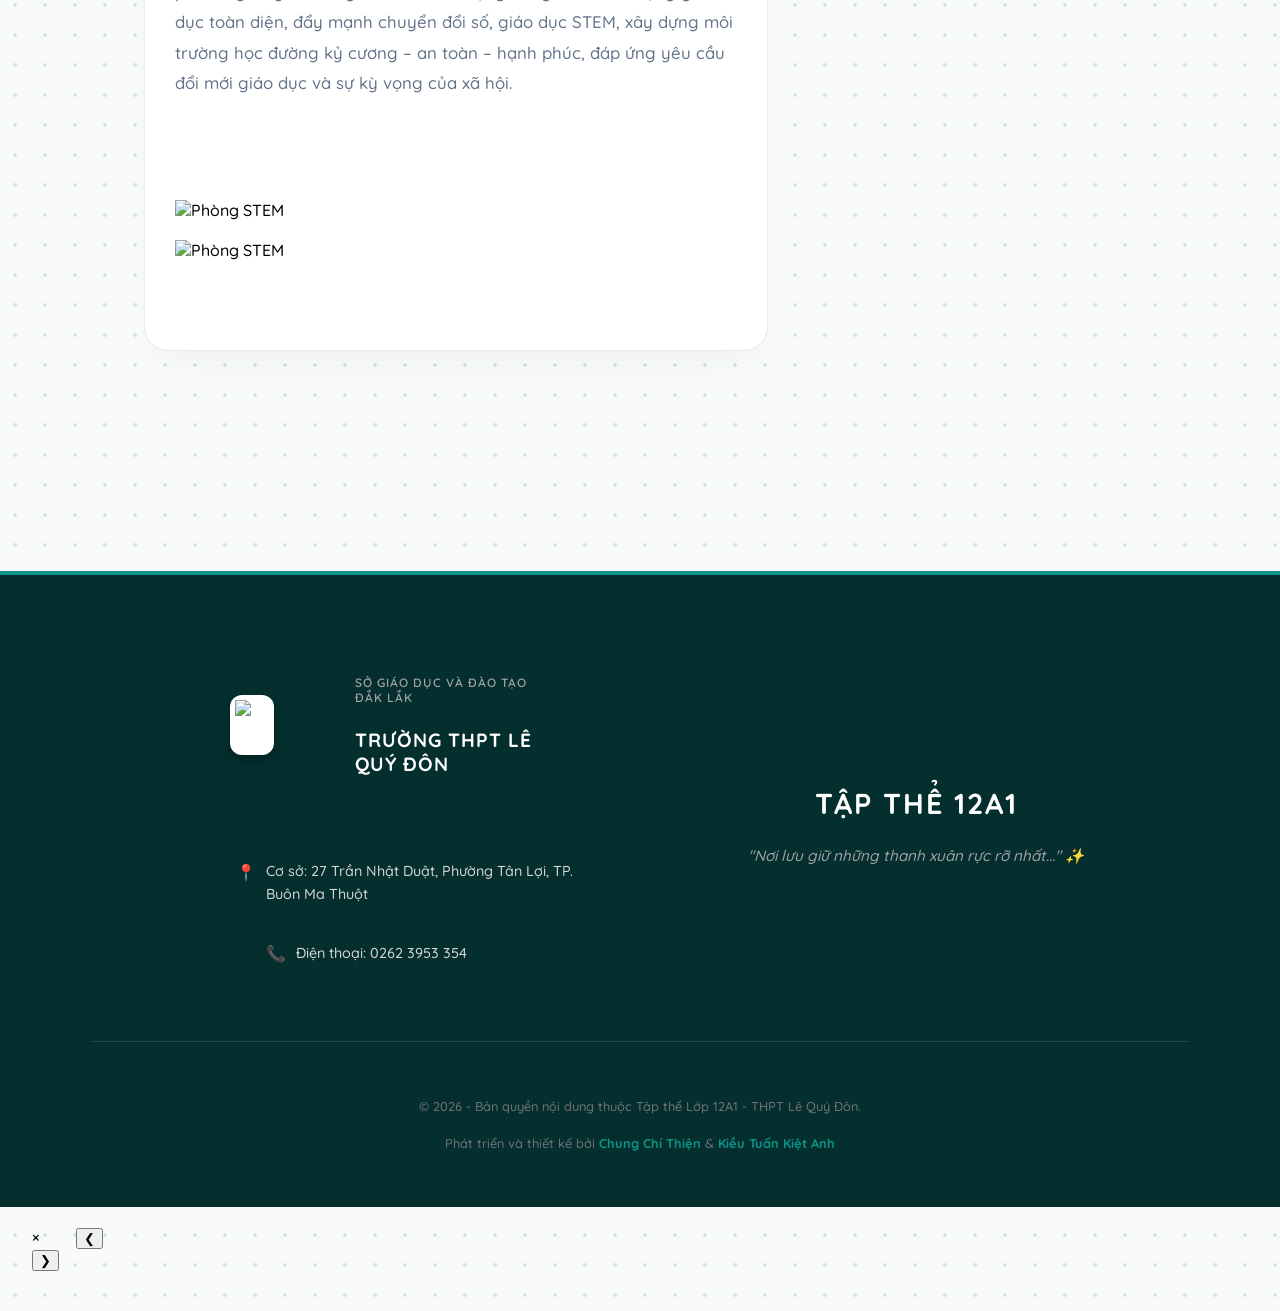
==== commit b1e20bc6: "Update index.html" ====
--- a/index.html
+++ b/index.html
@@ -1,653 +1,599 @@
 <!DOCTYPE html>
 <html lang="vi">
 <head>
-    <meta charset="UTF-8">
-    <meta name="viewport" content="width=device-width, initial-scale=1.0">
-    <title>Trang Chủ - THPT Lê Quý Đôn</title>
-    
-    <link rel="preconnect" href="https://fonts.googleapis.com">
-    <link rel="preconnect" href="https://fonts.gstatic.com" crossorigin>
-    <link href="https://fonts.googleapis.com/css2?family=Quicksand:wght@400;500;600;700;800&display=swap" rel="stylesheet">
-    <link rel="stylesheet" href="https://cdnjs.cloudflare.com/ajax/libs/font-awesome/6.0.0/css/all.min.css">
-    
-    <link rel="stylesheet" href="style.css">
-
-    <style>
-        /* =========================================
-           1. CSS CƠ BẢN VÀ CHỐNG VỠ GIAO DIỆN
-           ========================================= */
-        * { box-sizing: border-box; }
-        body, html { 
-            font-family: 'Quicksand', sans-serif !important;
-            background-color: #f4f8f9; 
-            color: #334155;
-            margin: 0;
-            padding: 0;
-            width: 100%;
-            overflow-x: hidden !important; 
-        }
-        
-        button, input, select, textarea, a, p, h1, h2, h3, h4, h5, h6, span, div, li { 
-            font-family: 'Quicksand', sans-serif !important; 
-        }
-
-        /* =========================================
-           2. HEADER (HIỆU ỨNG ẢNH NỀN LÀM MỜ)
-           ========================================= */
-        header { 
-            position: relative;
-            color: white; 
-            padding: 80px 20px; 
-            text-align: center; 
-            overflow: hidden; 
-            z-index: 1;
-            margin-bottom: 20px;
-        }
-        header::before {
-            content: "";
-            position: absolute;
-            top: -10px; left: -10px; right: -10px; bottom: -10px; 
-            background-image: url('https://i.postimg.cc/QxTqFwHB/166d3dda-316a-4ff6-8b25-dff9bae28292.jpg'); 
-            background-size: cover;
-            background-position: center;
-            background-attachment: fixed;
-            filter: blur(8px) brightness(0.65); 
-            z-index: -1;
-        }
-        header h1 { 
-            margin: 0; font-size: 3rem; font-weight: 900; 
-            letter-spacing: 1px; text-shadow: 0 4px 15px rgba(0,0,0,0.5); 
-            text-transform: uppercase;
-        }
-        header p { 
-            margin-top: 10px; font-size: 1.2rem; font-weight: 600; 
-            color: #ccfbf1; text-shadow: 0 2px 10px rgba(0,0,0,0.5); font-style: italic;
-        }
-
-        /* =========================================
-           3. THANH MENU TRƯỢT BO GÓC MƯỢT MÀ
-           ========================================= */
-        nav { 
-            position: relative; display: flex; justify-content: center; align-items: center; 
-            gap: 5px; padding: 12px 15px; background: rgba(255, 255, 255, 0.95);
-            backdrop-filter: blur(10px); box-shadow: 0 10px 30px rgba(0,0,0,0.08);
-            position: sticky; top: 15px; z-index: 1000; width: max-content; max-width: 95%;
-            margin: -30px auto 40px; border-radius: 50px; 
-        }
-        .nav-indicator {
-            position: absolute; height: calc(100% - 20px); background: #0d9488; 
-            border-radius: 50px; transition: all 0.4s cubic-bezier(0.25, 1, 0.5, 1);
-            z-index: 0; top: 10px; left: 0; box-shadow: 0 4px 12px rgba(13, 148, 136, 0.3); pointer-events: none;
-        }
-        nav a { 
-            position: relative; z-index: 1; text-decoration: none; padding: 10px 24px; 
-            display: inline-block; color: #64748b; font-weight: 700; transition: color 0.3s ease;
-            border-radius: 50px; white-space: nowrap;
-        }
-        nav a.active { color: #ffffff !important; }
-
-        /* =========================================
-           4. BỐ CỤC: THU NHỎ WIDGET - CĂN GIỮA NỘI DUNG CHÍNH
-           ========================================= */
-        .container { max-width: 1280px; margin: 0 auto; padding: 0 20px; }
-        
-        /* Chỉnh ở đây: Cho phép toàn bộ khối chứa được đẩy vào chính giữa */
-        .main-layout { display: flex; gap: 30px; align-items: flex-start; justify-content: center; }
-        
-        /* Chỉnh ở đây: Bóp giới hạn chiều rộng nội dung chính để nó không bè ra quá to */
-        .content { width: 100%; max-width: 860px; }
-        
-        /* Chỉnh ở đây: Thu nhỏ Sidebar xuống còn 230px */
-        .sidebar { width: 230px; flex-shrink: 0; position: sticky; top: 100px; z-index: 10; }
-
-        .card { 
-            background: white; padding: 35px; border-radius: 20px; 
-            box-shadow: 0 10px 30px rgba(0,0,0,0.03); border: 1px solid #f1f5f9; 
-            margin-bottom: 40px; transition: transform 0.3s;
-        }
-        .card:hover { transform: translateY(-5px); box-shadow: 0 15px 40px rgba(0,0,0,0.06); }
-        .card p { line-height: 1.8; color: #475569; font-size: 1.1rem; text-align: justify; margin-bottom: 15px; }
-        
-        /* Chỉnh tiêu đề căn giữa cho đồng bộ */
-        h2 { 
-            color: #0f172a; font-size: 1.8rem; font-weight: 800; margin-bottom: 20px; 
-            margin-top: 0; text-align: center; text-transform: uppercase;
-        }
-
-        .btn-link { 
-            display: inline-flex; align-items: center; justify-content: center; gap: 8px;
-            padding: 14px 30px; background: linear-gradient(135deg, #0d9488, #0f766e); 
-            color: white !important; text-decoration: none; border-radius: 50px; font-weight: bold; 
-            transition: 0.3s; box-shadow: 0 5px 15px rgba(13, 148, 136, 0.25); font-size: 1.05rem;
-        }
-        .btn-link:hover { transform: translateY(-3px); box-shadow: 0 8px 25px rgba(13, 148, 136, 0.35); }
-
-        .school-image { width: 100%; height: 450px; object-fit: cover; border-radius: 16px; margin-top: 15px; box-shadow: 0 5px 15px rgba(0,0,0,0.05); cursor: zoom-in; }
-
-        /* =========================================
-           5. CAROUSEL TRƯỢT ẢNH MƯỢT MÀ (1 ẢNH / LẦN)
-           ========================================= */
-        .carousel-wrapper { 
-            position: relative; margin-top: 20px; width: 100%; 
-            border-radius: 16px; overflow: hidden; box-shadow: 0 4px 20px rgba(0,0,0,0.06);
-        }
-        
-        .carousel-container { 
-            width: 100%; display: flex; overflow-x: auto; 
-            scroll-snap-type: x mandatory; scrollbar-width: none; 
-            -webkit-overflow-scrolling: touch; scroll-behavior: smooth;
-        }
-        .carousel-container::-webkit-scrollbar { display: none; }
-        
-        .carousel-container img { 
-            flex: 0 0 100%; 
-            width: 100%; 
-            height: 450px; 
-            object-fit: cover; 
-            scroll-snap-align: center; 
-            cursor: zoom-in; 
-        }
-
-        .slider-btn { 
-            position: absolute; top: 50%; transform: translateY(-50%); 
-            background: rgba(255,255,255,0.85); backdrop-filter: blur(4px);
-            border: none; width: 50px; height: 50px; border-radius: 50%; 
-            font-size: 22px; font-weight: bold; cursor: pointer; color: #0d9488; 
-            z-index: 10; display: flex; justify-content: center; align-items: center; 
-            box-shadow: 0 4px 15px rgba(0,0,0,0.15); transition: 0.3s; 
-        }
-        .slider-btn:hover { background: #0d9488; color: white; transform: translateY(-50%) scale(1.1); }
-        .left-btn { left: 15px; }
-        .right-btn { right: 15px; }
-
-        /* =========================================
-           6. WIDGETS (CỘT BẢNG TIN BÊN PHẢI ĐÃ THU NHỎ)
-           ========================================= */
-        .widget { 
-            background: white; padding: 20px; border-radius: 16px; 
-            box-shadow: 0 10px 30px rgba(0,0,0,0.03); margin-bottom: 25px; 
-            border-top: 5px solid #0d9488; 
-        }
-        .widget h3 { 
-            margin-top: 0; color: #0f172a; font-size: 1.15rem; margin-bottom: 12px; 
-            padding-bottom: 12px; border-bottom: 2px dashed #e2e8f0; font-weight: 800;
-        }
-        .widget ul { list-style: none; padding: 0; margin: 0; }
-        .widget ul li { padding: 12px 0; border-bottom: 1px dashed #f1f5f9; }
-        .widget ul li:last-child { border-bottom: none; padding-bottom: 0;}
-        .widget ul li a { 
-            transition: 0.2s; display: block; text-decoration: none; 
-            font-weight: 700; line-height: 1.4; color: #475569; font-size: 0.9rem;
-        }
-        .widget ul li a:hover { transform: translateX(5px); opacity: 0.8;}
-        
-        .link-blue { color: #0984e3 !important; }
-        .link-pink { color: #e84393 !important; }
-        .link-red { color: #d81b60 !important; }
-        .link-teal { color: #0d9488 !important; }
-
-        /* =========================================
-           7. LIGHTBOX (TRÌNH XEM ẢNH FULL MÀN HÌNH)
-           ========================================= */
-        .lightbox {
-            display: none; position: fixed; z-index: 9999; padding-top: 20px; 
-            left: 0; top: 0; width: 100%; height: 100%; 
-            background-color: rgba(15, 23, 42, 0.95); backdrop-filter: blur(8px);
-        }
-        .lightbox-content {
-            margin: auto; display: block; max-width: 90%; max-height: 80vh;
-            border-radius: 12px; box-shadow: 0 15px 50px rgba(0,0,0,0.5);
-            animation: zoomIn 0.3s cubic-bezier(0.25, 1, 0.5, 1); object-fit: contain;
-        }
-        .lightbox-caption {
-            margin: 15px auto 0; display: block; width: 80%; text-align: center; 
-            color: #ccfbf1; font-size: 1.1rem; font-weight: 700;
-        }
-        @keyframes zoomIn { from {transform:scale(0.9); opacity:0;} to {transform:scale(1); opacity:1;} }
-        
-        .lightbox-close {
-            position: absolute; top: 20px; right: 40px; color: #94a3b8;
-            font-size: 45px; font-weight: bold; transition: 0.3s; cursor: pointer; z-index: 10000;
-        }
-        .lightbox-close:hover { color: #f43f5e; }
-        
-        .lightbox-btn {
-            cursor: pointer; position: absolute; top: 50%; transform: translateY(-50%); 
-            color: white; font-weight: bold; font-size: 24px; transition: 0.3s ease; 
-            background-color: rgba(255,255,255,0.1); border-radius: 50%; display: flex; 
-            align-items: center; justify-content: center; width: 60px; height: 60px; 
-            z-index: 10000; border: none; outline: none;
-        }
-        .lightbox-prev { left: 30px; }
-        .lightbox-next { right: 30px; }
-        .lightbox-btn:hover { background-color: #0d9488; transform: translateY(-50%) scale(1.1); }
-
-        /* =========================================
-           8. RESPONSIVE (MÀN HÌNH ĐIỆN THOẠI)
-           ========================================= */
-        @media (max-width: 900px) {
-            header { padding: 60px 15px 40px; }
-            header h1 { font-size: 2rem; }
-            .main-layout { flex-direction: column; gap: 20px;}
-            .content { max-width: 100%; }
-            .sidebar { width: 100%; position: static !important; }
-            
-            nav {
-                flex-wrap: nowrap !important; overflow-x: auto;
-                -webkit-overflow-scrolling: touch; justify-content: flex-start; padding: 10px;
-            }
-            nav::-webkit-scrollbar { display: none; }
-            nav a { padding: 10px 20px; font-size: 0.9rem; }
-            .nav-indicator { top: 8px; height: calc(100% - 16px); }
-
-            .carousel-container img, .school-image { height: 280px; }
-
-            .lightbox-btn { padding: 15px; font-size: 20px; width: 45px; height: 45px;}
-            .lightbox-prev { left: 10px; }
-            .lightbox-next { right: 10px; }
-            .lightbox-content { max-height: 70vh; margin-top: 30px;}
-            .lightbox-close { top: 10px; right: 20px; font-size: 35px; }
-        }
-    </style>
+    <meta charset="UTF-8">
+    <meta name="viewport" content="width=device-width, initial-scale=1.0">
+    <title>Trang Chủ - THPT Lê Quý Đôn</title>
+    
+    <link rel="preconnect" href="https://fonts.googleapis.com">
+    <link rel="preconnect" href="https://fonts.gstatic.com" crossorigin>
+    <link href="https://fonts.googleapis.com/css2?family=Quicksand:wght@400;500;600;700;800&display=swap" rel="stylesheet">
+    <link rel="stylesheet" href="https://cdnjs.cloudflare.com/ajax/libs/font-awesome/6.0.0/css/all.min.css">
+    
+    <link rel="stylesheet" href="style.css">
+
+    <style>
+        /* =========================================
+           1. CSS CƠ BẢN VÀ CHỐNG VỠ GIAO DIỆN
+           ========================================= */
+        * { box-sizing: border-box; }
+        body, html { 
+            font-family: 'Quicksand', sans-serif !important;
+            background-color: #f4f8f9; 
+            color: #334155;
+            margin: 0;
+            padding: 0;
+            width: 100%;
+            overflow-x: hidden !important; 
+        }
+        
+        button, input, select, textarea, a, p, h1, h2, h3, h4, h5, h6, span, div, li { 
+            font-family: 'Quicksand', sans-serif !important; 
+        }
+
+        /* (Phần Header đã được xóa CSS nội bộ để kế thừa hoàn toàn thiết kế nền mờ từ file style.css gốc của bạn) */
+
+        /* =========================================
+           2. THANH MENU TRƯỢT BO GÓC MƯỢT MÀ
+           ========================================= */
+        nav { 
+            position: relative; display: flex; justify-content: center; align-items: center; 
+            gap: 5px; padding: 12px 15px; background: rgba(255, 255, 255, 0.95);
+            backdrop-filter: blur(10px); box-shadow: 0 10px 30px rgba(0,0,0,0.08);
+            position: sticky; top: 15px; z-index: 1000; width: max-content; max-width: 95%;
+            margin: -30px auto 40px; border-radius: 50px; /* Bo góc thanh menu */
+        }
+        .nav-indicator {
+            position: absolute; height: calc(100% - 20px); background: #0d9488; 
+            border-radius: 50px; /* Bo góc cục chạy highlight */
+            transition: all 0.4s cubic-bezier(0.25, 1, 0.5, 1);
+            z-index: 0; top: 10px; left: 0; box-shadow: 0 4px 12px rgba(13, 148, 136, 0.3); pointer-events: none;
+        }
+        nav a { 
+            position: relative; z-index: 1; text-decoration: none; padding: 10px 24px; 
+            display: inline-block; color: #64748b; font-weight: 700; transition: color 0.3s ease;
+            border-radius: 50px; white-space: nowrap;
+        }
+        nav a.active { color: #ffffff !important; }
+
+        /* =========================================
+           3. BỐ CỤC: THU NHỎ WIDGET - LÀM TO NỘI DUNG CHÍNH CĂN GIỮA
+           ========================================= */
+        .container { max-width: 1280px; margin: 0 auto; padding: 0 20px; }
+        
+        /* Căn giữa toàn bộ cụm cột trái phải */
+        .main-layout { display: flex; gap: 40px; align-items: flex-start; justify-content: center; }
+        
+        /* Giới hạn độ rộng khối nội dung để nhìn gọn gàng ở giữa */
+        .content { width: 100%; max-width: 880px; }
+        
+        /* Thu nhỏ Widget lại còn 230px đẩy về bên phải */
+        .sidebar { width: 230px; flex-shrink: 0; position: sticky; top: 100px; z-index: 10; }
+
+        .card { 
+            background: white; padding: 35px; border-radius: 20px; 
+            box-shadow: 0 10px 30px rgba(0,0,0,0.03); border: 1px solid #f1f5f9; 
+            margin-bottom: 40px; transition: transform 0.3s;
+        }
+        .card:hover { transform: translateY(-5px); box-shadow: 0 15px 40px rgba(0,0,0,0.06); }
+        .card p { line-height: 1.8; color: #475569; font-size: 1.1rem; text-align: justify; margin-bottom: 15px; }
+        
+        h2 { 
+            color: #0f172a; font-size: 1.8rem; font-weight: 800; margin-bottom: 20px; 
+            border-left: 5px solid #0d9488; padding-left: 15px; margin-top: 0; 
+        }
+
+        .btn-link { 
+            display: inline-flex; align-items: center; justify-content: center; gap: 8px;
+            padding: 14px 30px; background: linear-gradient(135deg, #0d9488, #0f766e); 
+            color: white !important; text-decoration: none; border-radius: 50px; font-weight: bold; 
+            transition: 0.3s; box-shadow: 0 5px 15px rgba(13, 148, 136, 0.25); font-size: 1.05rem;
+        }
+        .btn-link:hover { transform: translateY(-3px); box-shadow: 0 8px 25px rgba(13, 148, 136, 0.35); }
+
+        .school-image { width: 100%; height: 450px; object-fit: cover; border-radius: 16px; margin-top: 15px; box-shadow: 0 5px 15px rgba(0,0,0,0.05); cursor: zoom-in; }
+
+        /* =========================================
+           4. CAROUSEL TRƯỢT ẢNH MƯỢT MÀ (1 ẢNH / LẦN)
+           ========================================= */
+        .carousel-wrapper { 
+            position: relative; margin-top: 20px; width: 100%; 
+            border-radius: 16px; overflow: hidden; box-shadow: 0 4px 20px rgba(0,0,0,0.06);
+        }
+        
+        .carousel-container { 
+            width: 100%; display: flex; overflow-x: auto; 
+            scroll-snap-type: x mandatory; scrollbar-width: none; 
+            -webkit-overflow-scrolling: touch; scroll-behavior: smooth;
+        }
+        .carousel-container::-webkit-scrollbar { display: none; }
+        
+        .carousel-container img { 
+            flex: 0 0 100%; 
+            width: 100%; 
+            height: 450px; 
+            object-fit: cover; 
+            scroll-snap-align: center; 
+            cursor: zoom-in; 
+        }
+
+        .slider-btn { 
+            position: absolute; top: 50%; transform: translateY(-50%); 
+            background: rgba(255,255,255,0.85); backdrop-filter: blur(4px);
+            border: none; width: 50px; height: 50px; border-radius: 50%; 
+            font-size: 22px; font-weight: bold; cursor: pointer; color: #0d9488; 
+            z-index: 10; display: flex; justify-content: center; align-items: center; 
+            box-shadow: 0 4px 15px rgba(0,0,0,0.15); transition: 0.3s; 
+        }
+        .slider-btn:hover { background: #0d9488; color: white; transform: translateY(-50%) scale(1.1); }
+        .left-btn { left: 15px; }
+        .right-btn { right: 15px; }
+
+        /* =========================================
+           5. WIDGETS (CỘT BẢNG TIN BÊN PHẢI)
+           ========================================= */
+        .widget { 
+            background: white; padding: 20px; border-radius: 20px; 
+            box-shadow: 0 10px 30px rgba(0,0,0,0.03); margin-bottom: 25px; 
+            border-top: 5px solid #0d9488; 
+        }
+        .widget h3 { 
+            margin-top: 0; color: #0f172a; font-size: 1.2rem; margin-bottom: 12px; 
+            padding-bottom: 12px; border-bottom: 2px dashed #e2e8f0; font-weight: 800;
+        }
+        .widget ul { list-style: none; padding: 0; margin: 0; }
+        .widget ul li { padding: 12px 0; border-bottom: 1px dashed #f1f5f9; }
+        .widget ul li:last-child { border-bottom: none; padding-bottom: 0;}
+        .widget ul li a { 
+            transition: 0.2s; display: block; text-decoration: none; 
+            font-weight: 700; line-height: 1.5; color: #475569; font-size: 0.95rem;
+        }
+        .widget ul li a:hover { transform: translateX(5px); opacity: 0.8;}
+        
+        .link-blue { color: #0984e3 !important; }
+        .link-pink { color: #e84393 !important; }
+        .link-red { color: #d81b60 !important; }
+        .link-teal { color: #0d9488 !important; }
+
+        /* =========================================
+           6. LIGHTBOX (TRÌNH XEM ẢNH FULL MÀN HÌNH)
+           ========================================= */
+        .lightbox {
+            display: none; position: fixed; z-index: 9999; padding-top: 20px; 
+            left: 0; top: 0; width: 100%; height: 100%; 
+            background-color: rgba(15, 23, 42, 0.95); backdrop-filter: blur(8px);
+        }
+        .lightbox-content {
+            margin: auto; display: block; max-width: 90%; max-height: 80vh;
+            border-radius: 12px; box-shadow: 0 15px 50px rgba(0,0,0,0.5);
+            animation: zoomIn 0.3s cubic-bezier(0.25, 1, 0.5, 1); object-fit: contain;
+        }
+        .lightbox-caption {
+            margin: 15px auto 0; display: block; width: 80%; text-align: center; 
+            color: #ccfbf1; font-size: 1.1rem; font-weight: 700;
+        }
+        @keyframes zoomIn { from {transform:scale(0.9); opacity:0;} to {transform:scale(1); opacity:1;} }
+        
+        .lightbox-close {
+            position: absolute; top: 20px; right: 40px; color: #94a3b8;
+            font-size: 45px; font-weight: bold; transition: 0.3s; cursor: pointer; z-index: 10000;
+        }
+        .lightbox-close:hover { color: #f43f5e; }
+        
+        .lightbox-btn {
+            cursor: pointer; position: absolute; top: 50%; transform: translateY(-50%); 
+            color: white; font-weight: bold; font-size: 24px; transition: 0.3s ease; 
+            background-color: rgba(255,255,255,0.1); border-radius: 50%; display: flex; 
+            align-items: center; justify-content: center; width: 60px; height: 60px; 
+            z-index: 10000; border: none; outline: none;
+        }
+        .lightbox-prev { left: 30px; }
+        .lightbox-next { right: 30px; }
+        .lightbox-btn:hover { background-color: #0d9488; transform: translateY(-50%) scale(1.1); }
+
+        /* =========================================
+           7. RESPONSIVE (MÀN HÌNH ĐIỆN THOẠI)
+           ========================================= */
+        @media (max-width: 900px) {
+            header { padding: 60px 15px 40px; }
+            header h1 { font-size: 2rem; }
+            .main-layout { flex-direction: column; gap: 20px;}
+            .content { max-width: 100%; }
+            .sidebar { width: 100%; position: static !important; }
+            
+            nav {
+                flex-wrap: nowrap !important; overflow-x: auto;
+                -webkit-overflow-scrolling: touch; justify-content: flex-start; padding: 10px;
+            }
+            nav::-webkit-scrollbar { display: none; }
+            nav a { padding: 10px 20px; font-size: 0.9rem; }
+            .nav-indicator { top: 8px; height: calc(100% - 16px); }
+
+            .carousel-container img, .school-image { height: 280px; }
+
+            .lightbox-btn { padding: 15px; font-size: 20px; width: 45px; height: 45px;}
+            .lightbox-prev { left: 10px; }
+            .lightbox-next { right: 10px; }
+            .lightbox-content { max-height: 70vh; margin-top: 30px;}
+            .lightbox-close { top: 10px; right: 20px; font-size: 35px; }
+        }
+    </style>
 </head>
 <body>
 
-    <header>
-        <h1>Trường THPT Lê Quý Đôn</h1>
-        <p>Chọn hạnh phúc - Chọn yêu thương</p>
-    </header>
-
-    <nav>
-        <a href="index.html" class="active">Trang Chủ</a>
-        <a href="lop.html">Lớp</a> 
-        <a href="giao-vien.html">Giáo Viên</a>
-        <a href="hoc-sinh.html">Học Sinh</a>
-        <a href="dinh-huong.html">Định Hướng</a> 
-    </nav>
-
-    <div class="container">
-        <div style="text-align: center; margin-bottom: 40px;">
-            <a href="https://c3lequydon.daklak.edu.vn/" target="_blank" class="btn-link">
-                <i class="fas fa-globe"></i> Truy cập Website chính thức của Trường
-            </a>
-        </div>
-
-        <div class="main-layout">
-            <div class="content">
-                
-                <section>
-                    <h2 style="margin-top: 0;">Lịch Sử Hình Thành</h2>
-                    <div class="card">
-                        <p>Tọa lạc tại phường Buôn Ma Thuột, tỉnh Đắk Lắk, là trường trung học phổ thông công lập được thành lập năm 2000. Trải qua 26 năm xây dựng và phát triển (2000 – 2026), nhà trường đã từng bước khẳng định vị thế là một cơ sở giáo dục ổn định, uy tín, được phụ huynh tin tưởng và học sinh lựa chọn.</p>
-                        <p>Từ những ngày đầu còn nhiều khó khăn về cơ sở vật chất và quy mô đào tạo, đến nay Trường THPT Lê Quý Đôn đã không ngừng nỗ lực đổi mới, nâng cao chất lượng giáo dục, hướng đến mục tiêu phát triển toàn diện học sinh cả về tri thức, kỹ năng và nhân cách.</p>
-                        <img src="https://i.postimg.cc/QxTqFwHB/166d3dda-316a-4ff6-8b25-dff9bae28292.jpg" alt="Toàn cảnh trường THPT Lê Quý Đôn" class="school-image" onclick="openLightbox(this)">
-                    </div>
-                </section>
-
-                <section>
-                    <h2>Quy Mô Và Đội Ngũ</h2>
-                    <div class="card">
-                        <p>Hiện nay, nhà trường có 40 lớp với 1.738 học sinh, đội ngũ 103 cán bộ, giáo viên, nhân viên có trình độ chuyên môn vững vàng, tâm huyết với nghề, luôn chủ động đổi mới phương pháp giảng dạy, đáp ứng yêu cầu của Chương trình Giáo dục phổ thông 2018.</p>
-                        <img src="https://i.postimg.cc/J4k9RT8n/c8d6d417-4dbb-47a9-9c56-a9279ddeaa4c.jpg" alt="Đội ngũ giáo viên của trường THPT Lê Quý Đôn" class="school-image" onclick="openLightbox(this)">
-                    </div>
-                </section>
-
-                <section>
-                    <h2>Cơ Sở Vật Chất</h2>
-                    <div class="card">
-                        <p>Cơ sở vật chất của nhà trường ngày càng được đầu tư, hoàn thiện, đáp ứng tốt nhu cầu dạy và học. Trường có 43 phòng học kiên cố được trang bị tivi phục vụ giảng dạy; hệ thống phòng bộ môn Tin học, Vật lý, Hóa học, Sinh học, Ngoại ngữ; khu giáo dục thể chất hiện đại, thư viện từng bước áp dụng học liệu điện tử được khai thác hiệu quả, tạo môi trường học tập an toàn, thân thiện và hiện đại.</p>
-                        
-                        <div class="carousel-wrapper">
-                            <button class="slider-btn left-btn" onclick="slideLeft(this)">&#10094;</button>
-                            <div class="carousel-container">
-                                <img src="https://c3lequydon.daklak.edu.vn/wp-content/uploads/2017/02/z7455707292828_aeb39043b974418fcc3a4936e6cd69d9.jpg" alt="Phòng học hiện đại" onclick="openLightbox(this)">
-                                <img src="https://c3lequydon.daklak.edu.vn/wp-content/uploads/2017/02/z7455707251765_ad4e3253b3285c5e73edd8f9a459f465.jpg" alt="Nhà đa năng của trường" onclick="openLightbox(this)">
-                                <img src="https://c3lequydon.daklak.edu.vn/wp-content/uploads/2017/02/z7455707297633_b4deb119cb4437e8d9b5bf1c63dc4852.jpg" alt="Sân bóng đá" onclick="openLightbox(this)">
-                                <img src="https://c3lequydon.daklak.edu.vn/wp-content/uploads/2017/02/z7455707258734_78c1bbf5b48a6ef9f3e60f75b6416929.jpg" alt="Phòng STEM" onclick="openLightbox(this)">
-                                <img src="https://c3lequydon.daklak.edu.vn/wp-content/uploads/2017/02/z7455707263644_a8daf5a35c7de0bb8a97532170283399.jpg" alt="Dãy nhà học" onclick="openLightbox(this)">
-                                <img src="https://i.postimg.cc/rFkvF1wP/648474636-10224786469967498-5948464086240339413-n.jpg" alt="Phòng máy tính hiện đại" onclick="openLightbox(this)">
-                            </div>
-                            <button class="slider-btn right-btn" onclick="slideRight(this)">&#10095;</button>
-                        </div>
-                    </div>
-                </section>
-
-                <section>
-                    <h2>Chất Lượng Giáo Dục Và Thành Tích</h2>
-                    <div class="card">
-                        <p>Nhà trường chú trọng nâng cao chất lượng giáo dục đại trà gắn với phát triển mũi nhọn. Trong những năm học gần đây, học sinh Trường THPT Lê Quý Đôn đạt nhiều kết quả tích cực trong các kỳ thi học sinh giỏi, khoa học kỹ thuật, các sân chơi trí tuệ, thể thao và phong trào học đường. Riêng học kỳ I năm học 2025 – 2026, nhà trường có 07 học sinh tham gia đội tuyển chọn HSG cấp quốc gia, 01 học sinh tham gia thi HSG cấp quốc gia, 155 học sinh đạt giải học sinh giỏi cấp trường, 23 sản phẩm khoa học kỹ thuật tham gia vòng ý tưởng.</p>
-                        <p>Công tác dạy học được đổi mới theo hướng phát huy năng lực học sinh, tăng cường ứng dụng công nghệ thông tin và trí tuệ nhân tạo, tổ chức học 2 buổi/ngày với các lớp bồi dưỡng học sinh giỏi, câu lạc bộ học thuật và năng khiếu.</p>
-                        
-                        <div class="carousel-wrapper">
-                            <button class="slider-btn left-btn" onclick="slideLeft(this)">&#10094;</button>
-                            <div class="carousel-container">
-                                <img src="https://i.postimg.cc/d0sskMQn/c5709646-0179-49d1-900b-41e33052330c.jpg" alt="Gặp mặt đội tuyển HSGQG của trường" onclick="openLightbox(this)">
-                                <img src="https://i.postimg.cc/nLSXnVK1/4c5e0449-b645-4fe2-890e-ef22f862fcc4.jpg" alt="Gặp mặt đội tuyển HSGQG của trường" onclick="openLightbox(this)">
-                                <img src="https://i.postimg.cc/wvJgn9wt/649169267_1779965720082262_7412901498933026871_n.jpg" alt="Gặp mặt đội tuyển HSG tỉnh của trường" onclick="openLightbox(this)">
-                                <img src="https://i.postimg.cc/NMTBZQdM/649621949_1779965050082329_612656541181257158_n.jpg" alt="Gặp mặt đội tuyển HSG tỉnh của trường" onclick="openLightbox(this)">
-                            </div>
-                            <button class="slider-btn right-btn" onclick="slideRight(this)">&#10095;</button>
-                        </div>
-                    </div>
-                </section>
-
-                <section>
-                    <h2>Giáo Dục Toàn Diện Và Hoạt Động Trải Nghiệm</h2>
-                    <div class="card">
-                        <p>Bên cạnh học tập, nhà trường quan tâm tổ chức nhiều hoạt động giáo dục kỹ năng sống và trải nghiệm sáng tạo như: trải nghiệm – hướng nghiệp dưới cờ, giờ ra chơi thân thiện, các câu lạc bộ âm nhạc, nhảy, truyền thông, thể thao, hoạt động thiện nguyện và phong trào Đoàn – Hội. Những hoạt động này góp phần hình thành lối sống tích cực, tinh thần trách nhiệm và ý thức công dân cho học sinh.</p>
-                        
-                        <div class="carousel-wrapper">
-                            <button class="slider-btn left-btn" onclick="slideLeft(this)">&#10094;</button>
-                            <div class="carousel-container">
-                                <img src="https://i.postimg.cc/8PBP1dLy/a1a9ad84_48a5_49c4_829f_1558bcc8e246.jpg" alt="Hoạt động trải nghiệm dưới cờ" onclick="openLightbox(this)">
-                                <img src="https://i.postimg.cc/QN7dzZCZ/90296a9b_25d7_45df_a631_cd5bc4f70486.jpg" alt="Hoạt động trải nghiệm dưới cờ" onclick="openLightbox(this)">
-                                <img src="https://i.postimg.cc/3N2r0mVv/35fc3d0e_de30_46ec_94c1_abe281f415d9.jpg" alt="Hoạt động trải nghiệm dưới cờ" onclick="openLightbox(this)">
-                                <img src="https://i.postimg.cc/D03JNvKc/645216532-1773482660730568-569831196013737485-n.jpg" alt="Hoạt động trải nghiệm dưới cờ" onclick="openLightbox(this)">
-                                <img src="https://i.postimg.cc/C5bMnkXy/3a097dde_d25f_4a4d_9106_da8df96b39ba.jpg" alt="Kỳ thi rung chuông vàng" onclick="openLightbox(this)">
-                                <img src="https://i.postimg.cc/Wz0pqgCP/9eecce90_946b_4078_804c_c4f4691500de.jpg" alt="Hoạt động trải nghiệm hướng nghiệp" onclick="openLightbox(this)">
-                                <img src="https://i.postimg.cc/sDRgdHGg/9789058d_a9b0_4a70_a639_5f046e37ff5d.jpg" alt="Giờ ra chơi thân thiện" onclick="openLightbox(this)">
-                                <img src="https://i.postimg.cc/zX1GZ2Hz/25509495_bd0c_470d_8428_6dc69a937c18.jpg" alt="Giờ ra chơi thân thiện" onclick="openLightbox(this)">
-                                <img src="https://i.postimg.cc/B6MB9PMv/97b82381-03ca-4da4-829a-65a8f83c980b.jpg" alt="Giờ ra chơi thân thiện" onclick="openLightbox(this)">
-                                <img src="https://i.postimg.cc/Xv2kty24/644292794-1770695761009258-4695764314334671109-n.jpg" alt="Giờ ra chơi thân thiện" onclick="openLightbox(this)">
-                                <img src="https://i.postimg.cc/8PVzQXfw/627961557_1755180529227448_2280733054855332234_n.jpg" alt="Cuộc thi trình diễn trang phục truyền thống các dân tộc" onclick="openLightbox(this)">
-                                <img src="https://i.postimg.cc/8cLkfM9f/51c355e4_2689_4f85_b1f9_28c31f2f9b85.jpg" alt="Hội chợ xuân" onclick="openLightbox(this)">
-                                <img src="https://i.postimg.cc/hPqtWZQP/6156687f_5fd8_4e08_a244_64dcd9b2ab9f.jpg" alt="Hội chợ xuân" onclick="openLightbox(this)">
-                                <img src="https://i.postimg.cc/HnbW8XRc/9fadb9db_1b16_4207_a979_9bfb15305cab.jpg" alt="Hội chợ xuân" onclick="openLightbox(this)">
-                                <img src="https://i.postimg.cc/VLBLY9X4/632480967_1755190432559791_4862574392429148443_n.jpg" alt="Cuộc thi 'Ẩm thực Việt'" onclick="openLightbox(this)">
-                                <img src="https://i.postimg.cc/Bb2ZPHk9/2a868b29_6b6a_455e_b6b9_efd1650eb976.jpg" alt="Hội khỏe phù đổng cấp trường" onclick="openLightbox(this)">
-                                
-                                <img src="https://i.postimg.cc/SN7NyLcv/be54c7ad_d294_4ea6_a403_26efc1b96382.jpg" alt="Thăm nghĩa trang liệt sĩ" onclick="openLightbox(this)">
-                                <img src="https://i.postimg.cc/nhPCYCPP/659807948_1796211341791033_352258757976839125_n.jpg" alt="Trò chơi kéo co - 26/3" onclick="openLightbox(this)">
-                                <img src="https://i.postimg.cc/HkhV4VhN/660913886_1796219698456864_8237463727540544328_n.jpg" alt="Trò chơi kẹp bóng - 26/3" onclick="openLightbox(this)">
-                                <img src="https://i.postimg.cc/50xdXmmX/659081424-1796219941790173-7161605135861066737-n.jpg" alt="Trò chơi kẹp bóng - 26/3" onclick="openLightbox(this)">
-                                <img src="https://i.postimg.cc/6pmyLymj/659154079_1796219551790212_5110881103081609275_n.jpg" alt="Trò chơi đua thuyền trên cạn - 26/3" onclick="openLightbox(this)">
-                                
-                                <img src="https://i.postimg.cc/FHB7g7BC/656101995_1795430588535775_4843150243819233095_n.jpg" alt="Phần thi trình diễn thời trang - 26/3" onclick="openLightbox(this)">
-                            </div>
-                            <button class="slider-btn right-btn" onclick="slideRight(this)">&#10095;</button>
-                        </div>
-                    </div>
-                </section>
-
-                <section>
-                    <h2>Định Hướng Phát Triển</h2>
-                    <div class="card">
-                        <p>Bước vào giai đoạn phát triển mới, Trường THPT Lê Quý Đôn tiếp tục phát huy truyền thống 26 năm, chú trọng nâng cao chất lượng giáo dục toàn diện, đẩy mạnh chuyển đổi số, giáo dục STEM, xây dựng môi trường học đường kỷ cương – an toàn – hạnh phúc, đáp ứng yêu cầu đổi mới giáo dục và sự kỳ vọng của xã hội.</p>
-                        
-                        <div class="carousel-wrapper">
-                            <button class="slider-btn left-btn" onclick="slideLeft(this)">&#10094;</button>
-                            
-                            <div class="carousel-container">
-                                <img src="https://c3lequydon.daklak.edu.vn/wp-content/uploads/2017/02/z7455707258734_78c1bbf5b48a6ef9f3e60f75b6416929.jpg" alt="Phòng STEM" onclick="openLightbox(this)">
-                                <img src="https://i.postimg.cc/QCYsvm2H/643231454_1770133134398854_5674663032686192200_n.jpg" alt="Phòng STEM" onclick="openLightbox(this)">
-                            </div>
-
-                            <button class="slider-btn right-btn" onclick="slideRight(this)">&#10095;</button>
-                        </div>
-                    </div>
-                </section>
-            </div>
-
-            <div class="sidebar">
-                <div class="widget">
-                    <h3>📣 Bảng Tin Nhà Trường</h3>
-                    <ul>
-                        <li>
-                            <a href="https://c3lequydon.daklak.edu.vn/wp-content/uploads/2026/03/100-KH_0001.pdf" target="_blank" class="link-blue">
-                                📢 Kế hoạch tuyển sinh năm học 2026-2027 (MỚI)
-                            </a>
-                        </li>
-                        <li>
-                            <a href="lich-thi-thu.png" target="_blank" class="link-pink">
-                                🌟 Lịch thi thử Tốt nghiệp THPT 2026
-                            </a>
-                        </li>
-                        <li>
-                            <a href="lich-giua-ki.jpeg" target="_blank" class="link-red">
-                                🔥 Lịch kiểm tra giữa kì 2 (02/04 - 04/04)
-                            </a>
-                        </li>
-                        <li>
-                            <a href="TKB-9-3-2026.pdf" target="_blank" class="link-teal">
-                                🚀 Thời khóa biểu MỚI NHẤT (09/03/2026)
-                            </a>
-                        </li>
-                        <li>
-                            <a href="TKB-2-2-2026.pdf" target="_blank" class="link-gray">
-                                📅 Thời khóa biểu Cũ (02/02/2026)
-                            </a>
-                        </li>
-                    </ul>
-                </div>
-                <div class="widget">
-                    <h3>🔗 Liên Kết Nhanh</h3>
-                    <ul>
-                        <li><a href="https://gddt.daklak.gov.vn/" target="_blank" class="link-gray">Cổng thông tin Điện tử Sở GD&ĐT Đắk Lắk</a></li>
-                        <li><a href="https://www.facebook.com/profile.php?id=100042065540522" target="_blank" class="link-gray">Fanpage Chính thức Trường THPT Lê Quý Đôn</a></li>
-                        <li><a href="https://www.facebook.com/doantruonglequydonbmt" target="_blank" class="link-gray">Fanpage Đoàn Trường THPT Lê Quý Đôn</a></li>
-                    </ul>
-                </div>
-            </div>
-            
-        </div>
-    </div>
-
-    <footer style="background-color: #042f2e; color: #ffffff; padding: 40px 20px 20px; margin-top: 50px; border-top: 4px solid var(--primary, #0d9488); font-family: 'Quicksand', sans-serif;">
-        <div style="max-width: 1100px; margin: 0 auto; display: flex; flex-wrap: wrap; justify-content: space-between; align-items: center; gap: 30px; border-bottom: 1px solid rgba(255,255,255,0.1); padding-bottom: 25px; margin-bottom: 20px;">
-            
-            <div style="flex: 1; min-width: 300px;">
-                <div style="display: flex; align-items: center; gap: 15px; margin-bottom: 15px;">
-                    <div style="width: 60px; height: 60px; background: white; border-radius: 12px; display: flex; justify-content: center; align-items: center; box-shadow: 0 4px 10px rgba(0,0,0,0.3); overflow: hidden; padding: 5px;">
-                        <img src="https://i.postimg.cc/FFV3PLTW/image.png" alt="Logo Lê Quý Đôn" style="width: 100%; height: 100%; object-fit: contain;">
-                    </div>
-                    <div>
-                        <p style="margin: 0; font-size: 0.75rem; text-transform: uppercase; color: #a1a1aa; letter-spacing: 1px; font-weight: 600;">SỞ GIÁO DỤC VÀ ĐÀO TẠO ĐẮK LẮK</p>
-                        <h3 style="margin: 3px 0 0; font-size: 1.2rem; color: #ffffff; text-transform: uppercase; letter-spacing: 1px; font-weight: 800;">Trường THPT Lê Quý Đôn</h3>
-                    </div>
-                </div>
-                <div style="color: #d4d4d8; font-size: 0.9rem; line-height: 1.6;">
-                    <p style="margin: 6px 0; display: flex; gap: 10px; align-items: start;">
-                        <span style="color: #2dd4bf; font-size: 1rem;">📍</span> Cơ sở: 27 Trần Nhật Duật, Phường Tân Lợi, TP. Buôn Ma Thuột
-                    </p>
-                    <p style="margin: 6px 0; display: flex; gap: 10px; align-items: center;">
-                        <span style="color: #2dd4bf; font-size: 1rem;">📞</span> Điện thoại: 0262 3953 354
-                    </p>
-                </div>
-            </div>
-            <div style="flex: 1; min-width: 250px; text-align: center; display: flex; flex-direction: column; align-items: center; justify-content: center;">
-                <h3 style="margin: 0 0 5px; font-size: 1.8rem; color: #ffffff; letter-spacing: 2px; font-weight: 800;">TẬP THỂ 12A1</h3>
-                <p style="margin: 0; color: #a1a1aa; font-style: italic; font-size: 0.95rem; max-width: 350px;">"Nơi lưu giữ những thanh xuân rực rỡ nhất..." ✨</p>
-            </div>
-        </div>
-        <div style="text-align: center; color: #71717a; font-size: 0.8rem;">
-            <p style="margin: 0 0 5px;">© 2026 - Bản quyền nội dung thuộc Tập thể Lớp 12A1 - THPT Lê Quý Đôn.</p>
-            <p style="margin: 0;">Phát triển và thiết kế bởi <strong style="color: #0d9488;">Chung Chí Thiện</strong> & <strong style="color: #0d9488;">Kiều Tuấn Kiệt Anh</strong></p>
-        </div>
-    </footer>
-
-    <div id="imageLightbox" class="lightbox">
-        <span class="lightbox-close" onclick="closeLightbox()">&times;</span>
-        <button class="lightbox-btn lightbox-prev" onclick="changeLightboxImg(-1)">&#10094;</button>
-        <img class="lightbox-content" id="lightboxImg">
-        <button class="lightbox-btn lightbox-next" onclick="changeLightboxImg(1)">&#10095;</button>
-        <div id="lightboxCaption" class="lightbox-caption"></div>
-    </div>
-
-    <script>
-        // --- 1. SCRIPT MENU TRƯỢT SẠCH SẼ ---
-        document.addEventListener("DOMContentLoaded", function() {
-            const nav = document.querySelector('nav');
-            if (!nav) return;
-
-            let oldIndicator = nav.querySelector('.nav-indicator');
-            if (oldIndicator) oldIndicator.remove();
-
-            const indicator = document.createElement('div');
-            indicator.className = 'nav-indicator';
-            nav.appendChild(indicator);
-
-            const links = nav.querySelectorAll('a');
-            let activeLink = null;
-            
-            links.forEach(link => {
-                if (link.classList.contains('active') || link.getAttribute('style')) activeLink = link;
-            });
-
-            if (activeLink) {
-                indicator.style.transition = 'none';
-                indicator.style.width = `${activeLink.offsetWidth}px`;
-                indicator.style.transform = `translateX(${activeLink.offsetLeft}px)`;
-                activeLink.style.setProperty('color', '#ffffff', 'important');
-                void indicator.offsetWidth;
-                indicator.style.transition = 'all 0.4s cubic-bezier(0.25, 1, 0.5, 1)';
-            }
-
-            function slideTo(element) {
-                if (!element) return;
-                indicator.style.width = `${element.offsetWidth}px`;
-                indicator.style.transform = `translateX(${element.offsetLeft}px)`;
-                links.forEach(link => {
-                    link.style.setProperty('color', '#64748b', 'important');
-                    link.style.setProperty('background', 'transparent', 'important');
-                });
-                element.style.setProperty('color', '#ffffff', 'important');
-            }
-
-            links.forEach(link => link.addEventListener('mouseenter', (e) => slideTo(e.target)));
-            nav.addEventListener('mouseleave', () => { if (activeLink) slideTo(activeLink); });
-            window.addEventListener('resize', () => {
-                if (activeLink) {
-                    indicator.style.transition = 'none';
-                    slideTo(activeLink);
-                    void indicator.offsetWidth;
-                    indicator.style.transition = 'all 0.4s cubic-bezier(0.25, 1, 0.5, 1)';
-                }
-            });
-        });
-
-        // --- 2. SCRIPT CAROUSEL (MŨI TÊN TRƯỢT ẢNH) ---
-        function slideLeft(btn) {
-            const container = btn.parentElement.querySelector('.carousel-container');
-            if (container) container.scrollBy({ left: -container.clientWidth, behavior: 'smooth' });
-        }
-        function slideRight(btn) {
-            const container = btn.parentElement.querySelector('.carousel-container');
-            if (container) container.scrollBy({ left: container.clientWidth, behavior: 'smooth' });
-        }
-
-        function updateSliderButtons(container) {
-            const wrapper = container.closest('.carousel-wrapper');
-            if (!wrapper) return;
-            const leftBtn = wrapper.querySelector('.left-btn');
-            const rightBtn = wrapper.querySelector('.right-btn');
-            
-            const isAtStart = container.scrollLeft <= 5;
-            const isAtEnd = container.scrollLeft + container.clientWidth >= container.scrollWidth - 5;
-
-            if (container.scrollWidth <= container.clientWidth + 5) {
-                if (leftBtn) leftBtn.style.display = 'none';
-                if (rightBtn) rightBtn.style.display = 'none';
-            } else {
-                if (leftBtn) leftBtn.style.display = isAtStart ? 'none' : 'flex';
-                if (rightBtn) rightBtn.style.display = isAtEnd ? 'none' : 'flex';
-            }
-        }
-
-        window.addEventListener('load', () => {
-            document.querySelectorAll('.carousel-container').forEach(container => {
-                setTimeout(() => updateSliderButtons(container), 200);
-                container.addEventListener('scroll', () => { updateSliderButtons(container); });
-                window.addEventListener('resize', () => { updateSliderButtons(container); });
-            });
-        });
-
-        // --- 3. SCRIPT LIGHTBOX (ĐỘC LẬP TỪNG PHẦN) ---
-        const lightbox = document.getElementById("imageLightbox");
-        const lightboxImg = document.getElementById("lightboxImg");
-        const lightboxCaption = document.getElementById("lightboxCaption");
-        
-        let currentLightboxGroup = []; 
-        let currentImgIndex = 0;
-
-        function openLightbox(imgElement) {
-            const parentCard = imgElement.closest('.card');
-            
-            if (parentCard) {
-                currentLightboxGroup = Array.from(parentCard.querySelectorAll('img:not(.school-image), img.school-image'));
-            } else {
-                currentLightboxGroup = [imgElement];
-            }
-
-            currentImgIndex = currentLightboxGroup.indexOf(imgElement);
-            if (currentImgIndex === -1) currentImgIndex = 0;
-
-            updateLightboxView();
-            lightbox.style.display = "block";
-            document.body.style.overflow = 'hidden'; 
-        }
-
-        function closeLightbox() {
-            lightbox.style.display = "none";
-            document.body.style.overflow = 'auto'; 
-            currentLightboxGroup = []; 
-        }
-
-        function changeLightboxImg(step) {
-            if (currentLightboxGroup.length === 0) return;
-            
-            currentImgIndex += step;
-            if (currentImgIndex >= currentLightboxGroup.length) {
-                currentImgIndex = 0;
-            } else if (currentImgIndex < 0) {
-                currentImgIndex = currentLightboxGroup.length - 1;
-            }
-            updateLightboxView();
-        }
-
-        function updateLightboxView() {
-            const img = currentLightboxGroup[currentImgIndex];
-            lightboxImg.src = img.src;
-            
-            let captionText = img.alt;
-            if (!captionText || captionText.trim() === "") {
-                let section = img.closest('section');
-                if (section && section.querySelector('h2')) {
-                    captionText = "Mục: " + section.querySelector('h2').innerText;
-                } else {
-                    captionText = "Hình ảnh";
-                }
-            }
-            
-            if (currentLightboxGroup.length > 1) {
-                lightboxCaption.innerHTML = captionText + " (" + (currentImgIndex + 1) + " / " + currentLightboxGroup.length + ")";
-            } else {
-                lightboxCaption.innerHTML = captionText;
-            }
-
-            const prevBtn = document.querySelector(".lightbox-prev");
-            const nextBtn = document.querySelector(".lightbox-next");
-            if (currentLightboxGroup.length <= 1) {
-                prevBtn.style.display = "none";
-                nextBtn.style.display = "none";
-            } else {
-                prevBtn.style.display = "flex";
-                nextBtn.style.display = "flex";
-            }
-        }
-
-        lightbox.addEventListener('click', function(e) {
-            if (e.target === lightbox) {
-                closeLightbox();
-            }
-        });
-
-        document.addEventListener('keydown', function(e) {
-            if (lightbox.style.display === "block") {
-                if (e.key === "ArrowLeft") changeLightboxImg(-1);
-                if (e.key === "ArrowRight") changeLightboxImg(1);
-                if (e.key === "Escape") closeLightbox();
-            }
-        });
-    </script>
+    <header>
+        <h1>Trường THPT Lê Quý Đôn</h1>
+        <p>Chọn hạnh phúc - Chọn yêu thương</p>
+    </header>
+
+    <nav>
+        <a href="index.html" class="active">Trang Chủ</a>
+        <a href="lop.html">Lớp</a> 
+        <a href="giao-vien.html">Giáo Viên</a>
+        <a href="hoc-sinh.html">Học Sinh</a>
+        <a href="dinh-huong.html">Định Hướng</a> 
+    </nav>
+
+    <div class="container">
+        <div style="text-align: center; margin-bottom: 40px;">
+            <a href="https://c3lequydon.daklak.edu.vn/" target="_blank" class="btn-link">
+                <i class="fas fa-globe"></i> Truy cập Website chính thức của Trường
+            </a>
+        </div>
+
+        <div class="main-layout">
+            <div class="content">
+                
+                <section>
+                    <h2 style="margin-top: 0;">Lịch Sử Hình Thành</h2>
+                    <div class="card">
+                        <p>Tọa lạc tại phường Buôn Ma Thuột, tỉnh Đắk Lắk, là trường trung học phổ thông công lập được thành lập năm 2000. Trải qua 26 năm xây dựng và phát triển (2000 – 2026), nhà trường đã từng bước khẳng định vị thế là một cơ sở giáo dục ổn định, uy tín, được phụ huynh tin tưởng và học sinh lựa chọn.</p>
+                        <p>Từ những ngày đầu còn nhiều khó khăn về cơ sở vật chất và quy mô đào tạo, đến nay Trường THPT Lê Quý Đôn đã không ngừng nỗ lực đổi mới, nâng cao chất lượng giáo dục, hướng đến mục tiêu phát triển toàn diện học sinh cả về tri thức, kỹ năng và nhân cách.</p>
+                        <img src="https://i.postimg.cc/QxTqFwHB/166d3dda-316a-4ff6-8b25-dff9bae28292.jpg" alt="Toàn cảnh trường THPT Lê Quý Đôn" class="school-image" onclick="openLightbox(this)">
+                    </div>
+                </section>
+
+                <section>
+                    <h2>Quy Mô Và Đội Ngũ</h2>
+                    <div class="card">
+                        <p>Hiện nay, nhà trường có 40 lớp với 1.738 học sinh, đội ngũ 103 cán bộ, giáo viên, nhân viên có trình độ chuyên môn vững vàng, tâm huyết với nghề, luôn chủ động đổi mới phương pháp giảng dạy, đáp ứng yêu cầu của Chương trình Giáo dục phổ thông 2018.</p>
+                        <img src="https://i.postimg.cc/J4k9RT8n/c8d6d417-4dbb-47a9-9c56-a9279ddeaa4c.jpg" alt="Đội ngũ giáo viên của trường THPT Lê Quý Đôn" class="school-image" onclick="openLightbox(this)">
+                    </div>
+                </section>
+
+                <section>
+                    <h2>Cơ Sở Vật Chất</h2>
+                    <div class="card">
+                        <p>Cơ sở vật chất của nhà trường ngày càng được đầu tư, hoàn thiện, đáp ứng tốt nhu cầu dạy và học. Trường có 43 phòng học kiên cố được trang bị tivi phục vụ giảng dạy; hệ thống phòng bộ môn Tin học, Vật lý, Hóa học, Sinh học, Ngoại ngữ; khu giáo dục thể chất hiện đại, thư viện từng bước áp dụng học liệu điện tử được khai thác hiệu quả, tạo môi trường học tập an toàn, thân thiện và hiện đại.</p>
+                        
+                        <div class="carousel-wrapper">
+                            <button class="slider-btn left-btn" onclick="slideLeft(this)">&#10094;</button>
+                            <div class="carousel-container">
+                                <img src="https://c3lequydon.daklak.edu.vn/wp-content/uploads/2017/02/z7455707292828_aeb39043b974418fcc3a4936e6cd69d9.jpg" alt="Khu vực học thể dục" onclick="openLightbox(this)">
+                                <img src="https://c3lequydon.daklak.edu.vn/wp-content/uploads/2017/02/z7455707251765_ad4e3253b3285c5e73edd8f9a459f465.jpg" alt="Nhà đa năng của trường" onclick="openLightbox(this)">
+                                <img src="https://c3lequydon.daklak.edu.vn/wp-content/uploads/2017/02/z7455707297633_b4deb119cb4437e8d9b5bf1c63dc4852.jpg" alt="Sân bóng đá" onclick="openLightbox(this)">
+                                <img src="https://c3lequydon.daklak.edu.vn/wp-content/uploads/2017/02/z7455707258734_78c1bbf5b48a6ef9f3e60f75b6416929.jpg" alt="Phòng STEM" onclick="openLightbox(this)">
+                                <img src="https://c3lequydon.daklak.edu.vn/wp-content/uploads/2017/02/z7455707263644_a8daf5a35c7de0bb8a97532170283399.jpg" alt="Dãy nhà học" onclick="openLightbox(this)">
+                                <img src="https://i.postimg.cc/rFkvF1wP/648474636-10224786469967498-5948464086240339413-n.jpg" alt="Phòng máy tính hiện đại" onclick="openLightbox(this)">
+                            </div>
+                            <button class="slider-btn right-btn" onclick="slideRight(this)">&#10095;</button>
+                        </div>
+                    </div>
+                </section>
+
+                <section>
+                    <h2>Chất Lượng Giáo Dục Và Thành Tích</h2>
+                    <div class="card">
+                        <p>Nhà trường chú trọng nâng cao chất lượng giáo dục đại trà gắn với phát triển mũi nhọn. Trong những năm học gần đây, học sinh Trường THPT Lê Quý Đôn đạt nhiều kết quả tích cực trong các kỳ thi học sinh giỏi, khoa học kỹ thuật, các sân chơi trí tuệ, thể thao và phong trào học đường. Riêng học kỳ I năm học 2025 – 2026, nhà trường có 07 học sinh tham gia đội tuyển chọn HSG cấp quốc gia, 01 học sinh tham gia thi HSG cấp quốc gia, 155 học sinh đạt giải học sinh giỏi cấp trường, 23 sản phẩm khoa học kỹ thuật tham gia vòng ý tưởng.</p>
+                        <p>Công tác dạy học được đổi mới theo hướng phát huy năng lực học sinh, tăng cường ứng dụng công nghệ thông tin và trí tuệ nhân tạo, tổ chức học 2 buổi/ngày với các lớp bồi dưỡng học sinh giỏi, câu lạc bộ học thuật và năng khiếu.</p>
+                        
+                        <div class="carousel-wrapper">
+                            <button class="slider-btn left-btn" onclick="slideLeft(this)">&#10094;</button>
+                            <div class="carousel-container">
+                                <img src="https://i.postimg.cc/d0sskMQn/c5709646-0179-49d1-900b-41e33052330c.jpg" alt="Gặp mặt đội tuyển HSGQG của trường" onclick="openLightbox(this)">
+                                <img src="https://i.postimg.cc/nLSXnVK1/4c5e0449-b645-4fe2-890e-ef22f862fcc4.jpg" alt="Gặp mặt đội tuyển HSGQG của trường" onclick="openLightbox(this)">
+                                <img src="https://i.postimg.cc/wvJgn9wt/649169267_1779965720082262_7412901498933026871_n.jpg" alt="Gặp mặt đội tuyển HSG tỉnh của trường" onclick="openLightbox(this)">
+                                <img src="https://i.postimg.cc/NMTBZQdM/649621949_1779965050082329_612656541181257158_n.jpg" alt="Gặp mặt đội tuyển HSG tỉnh của trường" onclick="openLightbox(this)">
+                            </div>
+                            <button class="slider-btn right-btn" onclick="slideRight(this)">&#10095;</button>
+                        </div>
+                    </div>
+                </section>
+
+                <section>
+                    <h2>Giáo Dục Toàn Diện Và Hoạt Động Trải Nghiệm</h2>
+                    <div class="card">
+                        <p>Bên cạnh học tập, nhà trường quan tâm tổ chức nhiều hoạt động giáo dục kỹ năng sống và trải nghiệm sáng tạo như: trải nghiệm – hướng nghiệp dưới cờ, giờ ra chơi thân thiện, các câu lạc bộ âm nhạc, nhảy, truyền thông, thể thao, hoạt động thiện nguyện và phong trào Đoàn – Hội. Những hoạt động này góp phần hình thành lối sống tích cực, tinh thần trách nhiệm và ý thức công dân cho học sinh.</p>
+                        
+                        <div class="carousel-wrapper">
+                            <button class="slider-btn left-btn" onclick="slideLeft(this)">&#10094;</button>
+                            <div class="carousel-container">
+                                <img src="https://i.postimg.cc/8PBP1dLy/a1a9ad84_48a5_49c4_829f_1558bcc8e246.jpg" alt="Hoạt động trải nghiệm dưới cờ" onclick="openLightbox(this)">
+                                <img src="https://i.postimg.cc/QN7dzZCZ/90296a9b_25d7_45df_a631_cd5bc4f70486.jpg" alt="Hoạt động trải nghiệm dưới cờ" onclick="openLightbox(this)">
+                                <img src="https://i.postimg.cc/3N2r0mVv/35fc3d0e_de30_46ec_94c1_abe281f415d9.jpg" alt="Hoạt động trải nghiệm dưới cờ" onclick="openLightbox(this)">
+                                <img src="https://i.postimg.cc/D03JNvKc/645216532-1773482660730568-569831196013737485-n.jpg" alt="Hoạt động trải nghiệm dưới cờ" onclick="openLightbox(this)">
+                                <img src="https://i.postimg.cc/C5bMnkXy/3a097dde_d25f_4a4d_9106_da8df96b39ba.jpg" alt="Kỳ thi rung chuông vàng" onclick="openLightbox(this)">
+                                <img src="https://i.postimg.cc/Wz0pqgCP/9eecce90_946b_4078_804c_c4f4691500de.jpg" alt="Hoạt động trải nghiệm hướng nghiệp" onclick="openLightbox(this)">
+                                <img src="https://i.postimg.cc/sDRgdHGg/9789058d_a9b0_4a70_a639_5f046e37ff5d.jpg" alt="Giờ ra chơi thân thiện" onclick="openLightbox(this)">
+                                <img src="https://i.postimg.cc/zX1GZ2Hz/25509495_bd0c_470d_8428_6dc69a937c18.jpg" alt="Giờ ra chơi thân thiện" onclick="openLightbox(this)">
+                                <img src="https://i.postimg.cc/B6MB9PMv/97b82381-03ca-4da4-829a-65a8f83c980b.jpg" alt="Giờ ra chơi thân thiện" onclick="openLightbox(this)">
+                                <img src="https://i.postimg.cc/Xv2kty24/644292794-1770695761009258-4695764314334671109-n.jpg" alt="Giờ ra chơi thân thiện" onclick="openLightbox(this)">
+                                <img src="https://i.postimg.cc/8PVzQXfw/627961557_1755180529227448_2280733054855332234_n.jpg" alt="Cuộc thi trình diễn trang phục truyền thống các dân tộc" onclick="openLightbox(this)">
+                                <img src="https://i.postimg.cc/8cLkfM9f/51c355e4_2689_4f85_b1f9_28c31f2f9b85.jpg" alt="Hội chợ xuân" onclick="openLightbox(this)">
+                                <img src="https://i.postimg.cc/hPqtWZQP/6156687f_5fd8_4e08_a244_64dcd9b2ab9f.jpg" alt="Hội chợ xuân" onclick="openLightbox(this)">
+                                <img src="https://i.postimg.cc/HnbW8XRc/9fadb9db_1b16_4207_a979_9bfb15305cab.jpg" alt="Hội chợ xuân" onclick="openLightbox(this)">
+                                <img src="https://i.postimg.cc/VLBLY9X4/632480967_1755190432559791_4862574392429148443_n.jpg" alt="Cuộc thi 'Ẩm thực Việt'" onclick="openLightbox(this)">
+                                <img src="https://i.postimg.cc/Bb2ZPHk9/2a868b29_6b6a_455e_b6b9_efd1650eb976.jpg" alt="Hội khỏe phù đổng cấp trường" onclick="openLightbox(this)">
+                                
+                                <img src="https://i.postimg.cc/SN7NyLcv/be54c7ad_d294_4ea6_a403_26efc1b96382.jpg" alt="Thăm nghĩa trang liệt sĩ" onclick="openLightbox(this)">
+                                <img src="https://i.postimg.cc/nhPCYCPP/659807948_1796211341791033_352258757976839125_n.jpg" alt="Trò chơi kéo co - 26/3" onclick="openLightbox(this)">
+                                <img src="https://i.postimg.cc/HkhV4VhN/660913886_1796219698456864_8237463727540544328_n.jpg" alt="Trò chơi kẹp bóng - 26/3" onclick="openLightbox(this)">
+                                <img src="https://i.postimg.cc/50xdXmmX/659081424-1796219941790173-7161605135861066737-n.jpg" alt="Trò chơi kẹp bóng - 26/3" onclick="openLightbox(this)">
+                                <img src="https://i.postimg.cc/6pmyLymj/659154079_1796219551790212_5110881103081609275_n.jpg" alt="Trò chơi đua thuyền trên cạn - 26/3" onclick="openLightbox(this)">
+                                
+                                <img src="https://i.postimg.cc/FHB7g7BC/656101995_1795430588535775_4843150243819233095_n.jpg" alt="Phần thi trình diễn thời trang - 26/3" onclick="openLightbox(this)">
+                            </div>
+                            <button class="slider-btn right-btn" onclick="slideRight(this)">&#10095;</button>
+                        </div>
+                    </div>
+                </section>
+
+                <section>
+                    <h2>Định Hướng Phát Triển</h2>
+                    <div class="card">
+                        <p>Bước vào giai đoạn phát triển mới, Trường THPT Lê Quý Đôn tiếp tục phát huy truyền thống 26 năm, chú trọng nâng cao chất lượng giáo dục toàn diện, đẩy mạnh chuyển đổi số, giáo dục STEM, xây dựng môi trường học đường kỷ cương – an toàn – hạnh phúc, đáp ứng yêu cầu đổi mới giáo dục và sự kỳ vọng của xã hội.</p>
+                        
+                        <div class="carousel-wrapper">
+                            <button class="slider-btn left-btn" onclick="slideLeft(this)">&#10094;</button>
+                            <div class="carousel-container">
+                                <img src="https://c3lequydon.daklak.edu.vn/wp-content/uploads/2017/02/z7455707258734_78c1bbf5b48a6ef9f3e60f75b6416929.jpg" alt="Phòng STEM" onclick="openLightbox(this)">
+                                <img src="https://i.postimg.cc/QCYsvm2H/643231454_1770133134398854_5674663032686192200_n.jpg" alt="Phòng STEM" onclick="openLightbox(this)">
+                            </div>
+                            <button class="slider-btn right-btn" onclick="slideRight(this)">&#10095;</button>
+                        </div>
+                    </div>
+                </section>
+            </div>
+
+            <div class="sidebar">
+                <div class="widget">
+                    <h3>📣 Bảng Tin Nhà Trường</h3>
+                    <ul>
+                        <li><a href="https://c3lequydon.daklak.edu.vn/wp-content/uploads/2026/03/100-KH_0001.pdf" target="_blank" class="link-blue">📢 Kế hoạch tuyển sinh năm học 2026-2027 (MỚI)</a></li>
+                        <li><a href="lich-thi-thu.png" target="_blank" class="link-pink">🌟 Lịch thi thử Tốt nghiệp THPT 2026</a></li>
+                        <li><a href="lich-giua-ki.jpg" target="_blank" class="link-red">🔥 Lịch kiểm tra giữa kì 2 (02/04 - 04/04)</a></li>
+                        <li><a href="TKB-9-3-2026.pdf" target="_blank" class="link-teal">🚀 Thời khóa biểu MỚI NHẤT (09/03/2026)</a></li>
+                        <li><a href="TKB-2-2-2026.pdf" target="_blank" class="link-gray">📅 Thời khóa biểu Cũ (02/02/2026)</a></li>
+                    </ul>
+                </div>
+                <div class="widget">
+                    <h3>🔗 Liên Kết Nhanh</h3>
+                    <ul>
+                        <li><a href="https://gddt.daklak.gov.vn/" target="_blank" class="link-gray">Cổng thông tin Điện tử Sở GD&ĐT Đắk Lắk</a></li>
+                        <li><a href="https://www.facebook.com/profile.php?id=100042065540522" target="_blank" class="link-gray">Fanpage Chính thức Trường THPT Lê Quý Đôn</a></li>
+                        <li><a href="https://www.facebook.com/doantruonglequydonbmt" target="_blank" class="link-gray">Fanpage Đoàn Trường THPT Lê Quý Đôn</a></li>
+                    </ul>
+                </div>
+            </div>
+            
+        </div>
+    </div>
+
+    <footer style="background-color: #042f2e; color: #ffffff; padding: 40px 20px 20px; margin-top: 50px; border-top: 4px solid #0d9488;">
+        <div style="max-width: 1100px; margin: 0 auto; display: flex; flex-wrap: wrap; justify-content: space-between; align-items: center; gap: 30px; border-bottom: 1px solid rgba(255,255,255,0.1); padding-bottom: 25px; margin-bottom: 20px;">
+            <div style="flex: 1; min-width: 300px;">
+                <div style="display: flex; align-items: center; gap: 15px; margin-bottom: 15px;">
+                    <div style="width: 60px; height: 60px; background: white; border-radius: 12px; display: flex; justify-content: center; align-items: center; box-shadow: 0 4px 10px rgba(0,0,0,0.3); overflow: hidden; padding: 5px;">
+                        <img src="https://i.postimg.cc/FFV3PLTW/image.png" alt="Logo Lê Quý Đôn" style="width: 100%; height: 100%; object-fit: contain;">
+                    </div>
+                    <div>
+                        <p style="margin: 0; font-size: 0.75rem; text-transform: uppercase; color: #a1a1aa; letter-spacing: 1px; font-weight: 600;">SỞ GIÁO DỤC VÀ ĐÀO TẠO ĐẮK LẮK</p>
+                        <h3 style="margin: 3px 0 0; font-size: 1.2rem; color: #ffffff; text-transform: uppercase; letter-spacing: 1px; font-weight: 800;">Trường THPT Lê Quý Đôn</h3>
+                    </div>
+                </div>
+                <div style="color: #d4d4d8; font-size: 0.9rem; line-height: 1.6;">
+                    <p style="margin: 6px 0; display: flex; gap: 10px; align-items: start;">
+                        <span style="color: #2dd4bf; font-size: 1rem;">📍</span> Cơ sở: 27 Trần Nhật Duật, Phường Tân Lợi, TP. Buôn Ma Thuột
+                    </p>
+                    <p style="margin: 6px 0; display: flex; gap: 10px; align-items: center;">
+                        <span style="color: #2dd4bf; font-size: 1rem;">📞</span> Điện thoại: 0262 3953 354
+                    </p>
+                </div>
+            </div>
+            <div style="flex: 1; min-width: 250px; text-align: center; display: flex; flex-direction: column; align-items: center; justify-content: center;">
+                <h3 style="margin: 0 0 5px; font-size: 1.8rem; color: #ffffff; letter-spacing: 2px; font-weight: 800;">TẬP THỂ 12A1</h3>
+                <p style="margin: 0; color: #a1a1aa; font-style: italic; font-size: 0.95rem; max-width: 350px;">"Nơi lưu giữ những thanh xuân rực rỡ nhất..." ✨</p>
+            </div>
+        </div>
+        <div style="text-align: center; color: #71717a; font-size: 0.8rem;">
+            <p style="margin: 0 0 5px;">© 2026 - Bản quyền nội dung thuộc Tập thể Lớp 12A1 - THPT Lê Quý Đôn.</p>
+            <p style="margin: 0;">Phát triển và thiết kế bởi <strong style="color: #0d9488;">Chung Chí Thiện</strong> & <strong style="color: #0d9488;">Kiều Tuấn Kiệt Anh</strong></p>
+        </div>
+    </footer>
+
+    <div id="imageLightbox" class="lightbox">
+        <span class="lightbox-close" onclick="closeLightbox()">&times;</span>
+        <button class="lightbox-btn lightbox-prev" onclick="changeLightboxImg(-1)">&#10094;</button>
+        <img class="lightbox-content" id="lightboxImg">
+        <button class="lightbox-btn lightbox-next" onclick="changeLightboxImg(1)">&#10095;</button>
+        <div id="lightboxCaption" class="lightbox-caption"></div>
+    </div>
+
+    <script>
+        // --- 1. SCRIPT MENU TRƯỢT SẠCH SẼ ---
+        document.addEventListener("DOMContentLoaded", function() {
+            const nav = document.querySelector('nav');
+            if (!nav) return;
+
+            let oldIndicator = nav.querySelector('.nav-indicator');
+            if (oldIndicator) oldIndicator.remove();
+
+            const indicator = document.createElement('div');
+            indicator.className = 'nav-indicator';
+            nav.appendChild(indicator);
+
+            const links = nav.querySelectorAll('a');
+            let activeLink = null;
+            
+            links.forEach(link => {
+                if (link.classList.contains('active') || link.getAttribute('style')) activeLink = link;
+            });
+
+            if (activeLink) {
+                indicator.style.transition = 'none';
+                indicator.style.width = `${activeLink.offsetWidth}px`;
+                indicator.style.transform = `translateX(${activeLink.offsetLeft}px)`;
+                activeLink.style.setProperty('color', '#ffffff', 'important');
+                void indicator.offsetWidth;
+                indicator.style.transition = 'all 0.4s cubic-bezier(0.25, 1, 0.5, 1)';
+            }
+
+            function slideTo(element) {
+                if (!element) return;
+                indicator.style.width = `${element.offsetWidth}px`;
+                indicator.style.transform = `translateX(${element.offsetLeft}px)`;
+                links.forEach(link => {
+                    link.style.setProperty('color', '#64748b', 'important');
+                    link.style.setProperty('background', 'transparent', 'important');
+                });
+                element.style.setProperty('color', '#ffffff', 'important');
+            }
+
+            links.forEach(link => link.addEventListener('mouseenter', (e) => slideTo(e.target)));
+            nav.addEventListener('mouseleave', () => { if (activeLink) slideTo(activeLink); });
+            window.addEventListener('resize', () => {
+                if (activeLink) {
+                    indicator.style.transition = 'none';
+                    slideTo(activeLink);
+                    void indicator.offsetWidth;
+                    indicator.style.transition = 'all 0.4s cubic-bezier(0.25, 1, 0.5, 1)';
+                }
+            });
+        });
+
+        // --- 2. SCRIPT CAROUSEL (MŨI TÊN TRƯỢT ẢNH) ---
+        function slideLeft(btn) {
+            const container = btn.parentElement.querySelector('.carousel-container');
+            if (container) container.scrollBy({ left: -container.clientWidth, behavior: 'smooth' });
+        }
+        function slideRight(btn) {
+            const container = btn.parentElement.querySelector('.carousel-container');
+            if (container) container.scrollBy({ left: container.clientWidth, behavior: 'smooth' });
+        }
+
+        function updateSliderButtons(container) {
+            const wrapper = container.closest('.carousel-wrapper');
+            if (!wrapper) return;
+            const leftBtn = wrapper.querySelector('.left-btn');
+            const rightBtn = wrapper.querySelector('.right-btn');
+            
+            const isAtStart = container.scrollLeft <= 5;
+            const isAtEnd = container.scrollLeft + container.clientWidth >= container.scrollWidth - 5;
+
+            if (container.scrollWidth <= container.clientWidth + 5) {
+                if (leftBtn) leftBtn.style.display = 'none';
+                if (rightBtn) rightBtn.style.display = 'none';
+            } else {
+                if (leftBtn) leftBtn.style.display = isAtStart ? 'none' : 'flex';
+                if (rightBtn) rightBtn.style.display = isAtEnd ? 'none' : 'flex';
+            }
+        }
+
+        window.addEventListener('load', () => {
+            document.querySelectorAll('.carousel-container').forEach(container => {
+                setTimeout(() => updateSliderButtons(container), 200);
+                container.addEventListener('scroll', () => { updateSliderButtons(container); });
+                window.addEventListener('resize', () => { updateSliderButtons(container); });
+            });
+        });
+
+        // --- 3. SCRIPT LIGHTBOX (ĐỘC LẬP TỪNG PHẦN) ---
+        const lightbox = document.getElementById("imageLightbox");
+        const lightboxImg = document.getElementById("lightboxImg");
+        const lightboxCaption = document.getElementById("lightboxCaption");
+        
+        let currentLightboxGroup = []; 
+        let currentImgIndex = 0;
+
+        function openLightbox(imgElement) {
+            const parentCard = imgElement.closest('.card');
+            
+            if (parentCard) {
+                currentLightboxGroup = Array.from(parentCard.querySelectorAll('img:not(.school-image), img.school-image'));
+            } else {
+                currentLightboxGroup = [imgElement];
+            }
+
+            currentImgIndex = currentLightboxGroup.indexOf(imgElement);
+            if (currentImgIndex === -1) currentImgIndex = 0;
+
+            updateLightboxView();
+            lightbox.style.display = "block";
+            document.body.style.overflow = 'hidden'; 
+        }
+
+        function closeLightbox() {
+            lightbox.style.display = "none";
+            document.body.style.overflow = 'auto'; 
+            currentLightboxGroup = []; 
+        }
+
+        function changeLightboxImg(step) {
+            if (currentLightboxGroup.length === 0) return;
+            
+            currentImgIndex += step;
+            if (currentImgIndex >= currentLightboxGroup.length) {
+                currentImgIndex = 0;
+            } else if (currentImgIndex < 0) {
+                currentImgIndex = currentLightboxGroup.length - 1;
+            }
+            updateLightboxView();
+        }
+
+        function updateLightboxView() {
+            const img = currentLightboxGroup[currentImgIndex];
+            lightboxImg.src = img.src;
+            
+            let captionText = img.alt;
+            if (!captionText || captionText.trim() === "") {
+                let section = img.closest('section');
+                if (section && section.querySelector('h2')) {
+                    captionText = "Mục: " + section.querySelector('h2').innerText;
+                } else {
+                    captionText = "Hình ảnh";
+                }
+            }
+            
+            if (currentLightboxGroup.length > 1) {
+                lightboxCaption.innerHTML = captionText + " (" + (currentImgIndex + 1) + " / " + currentLightboxGroup.length + ")";
+            } else {
+                lightboxCaption.innerHTML = captionText;
+            }
+
+            const prevBtn = document.querySelector(".lightbox-prev");
+            const nextBtn = document.querySelector(".lightbox-next");
+            if (currentLightboxGroup.length <= 1) {
+                prevBtn.style.display = "none";
+                nextBtn.style.display = "none";
+            } else {
+                prevBtn.style.display = "flex";
+                nextBtn.style.display = "flex";
+            }
+        }
+
+        lightbox.addEventListener('click', function(e) {
+            if (e.target === lightbox) {
+                closeLightbox();
+            }
+        });
+
+        document.addEventListener('keydown', function(e) {
+            if (lightbox.style.display === "block") {
+                if (e.key === "ArrowLeft") changeLightboxImg(-1);
+                if (e.key === "ArrowRight") changeLightboxImg(1);
+                if (e.key === "Escape") closeLightbox();
+            }
+        });
+    </script>
 </body>
 </html>
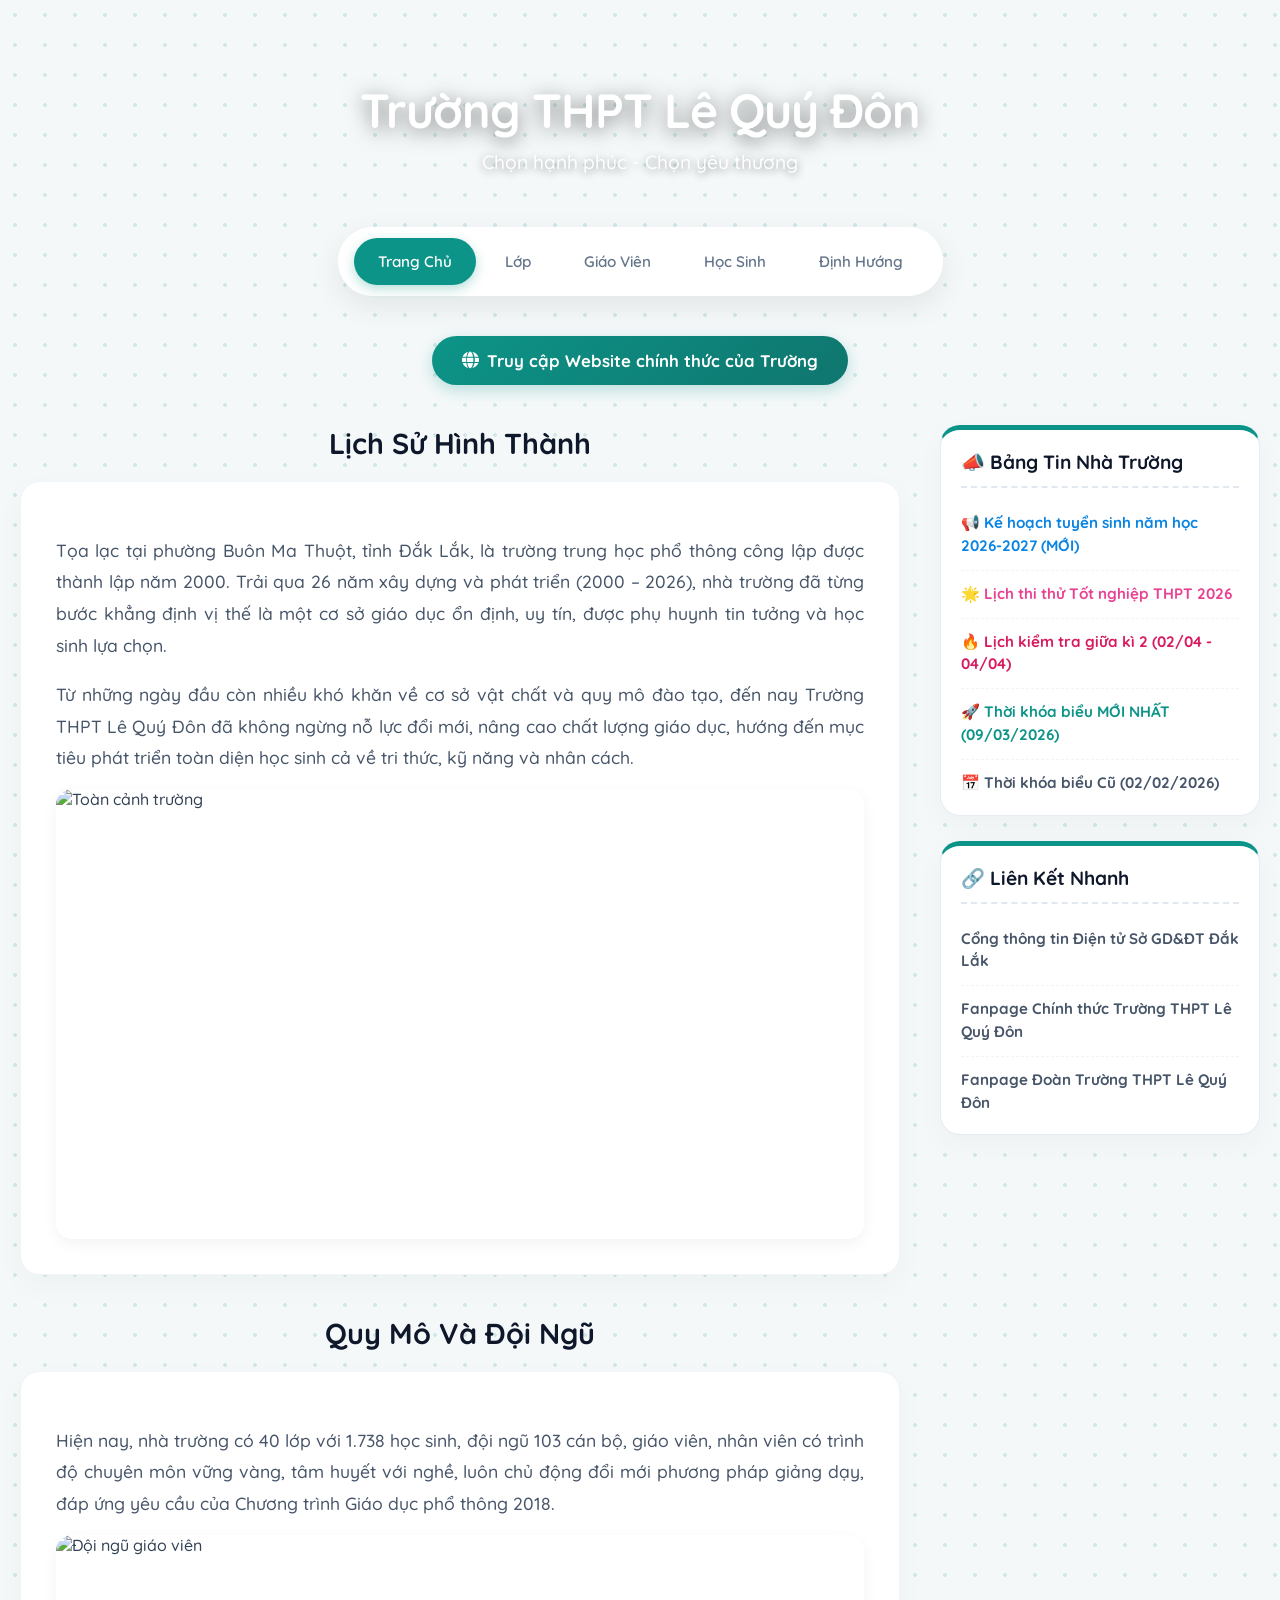
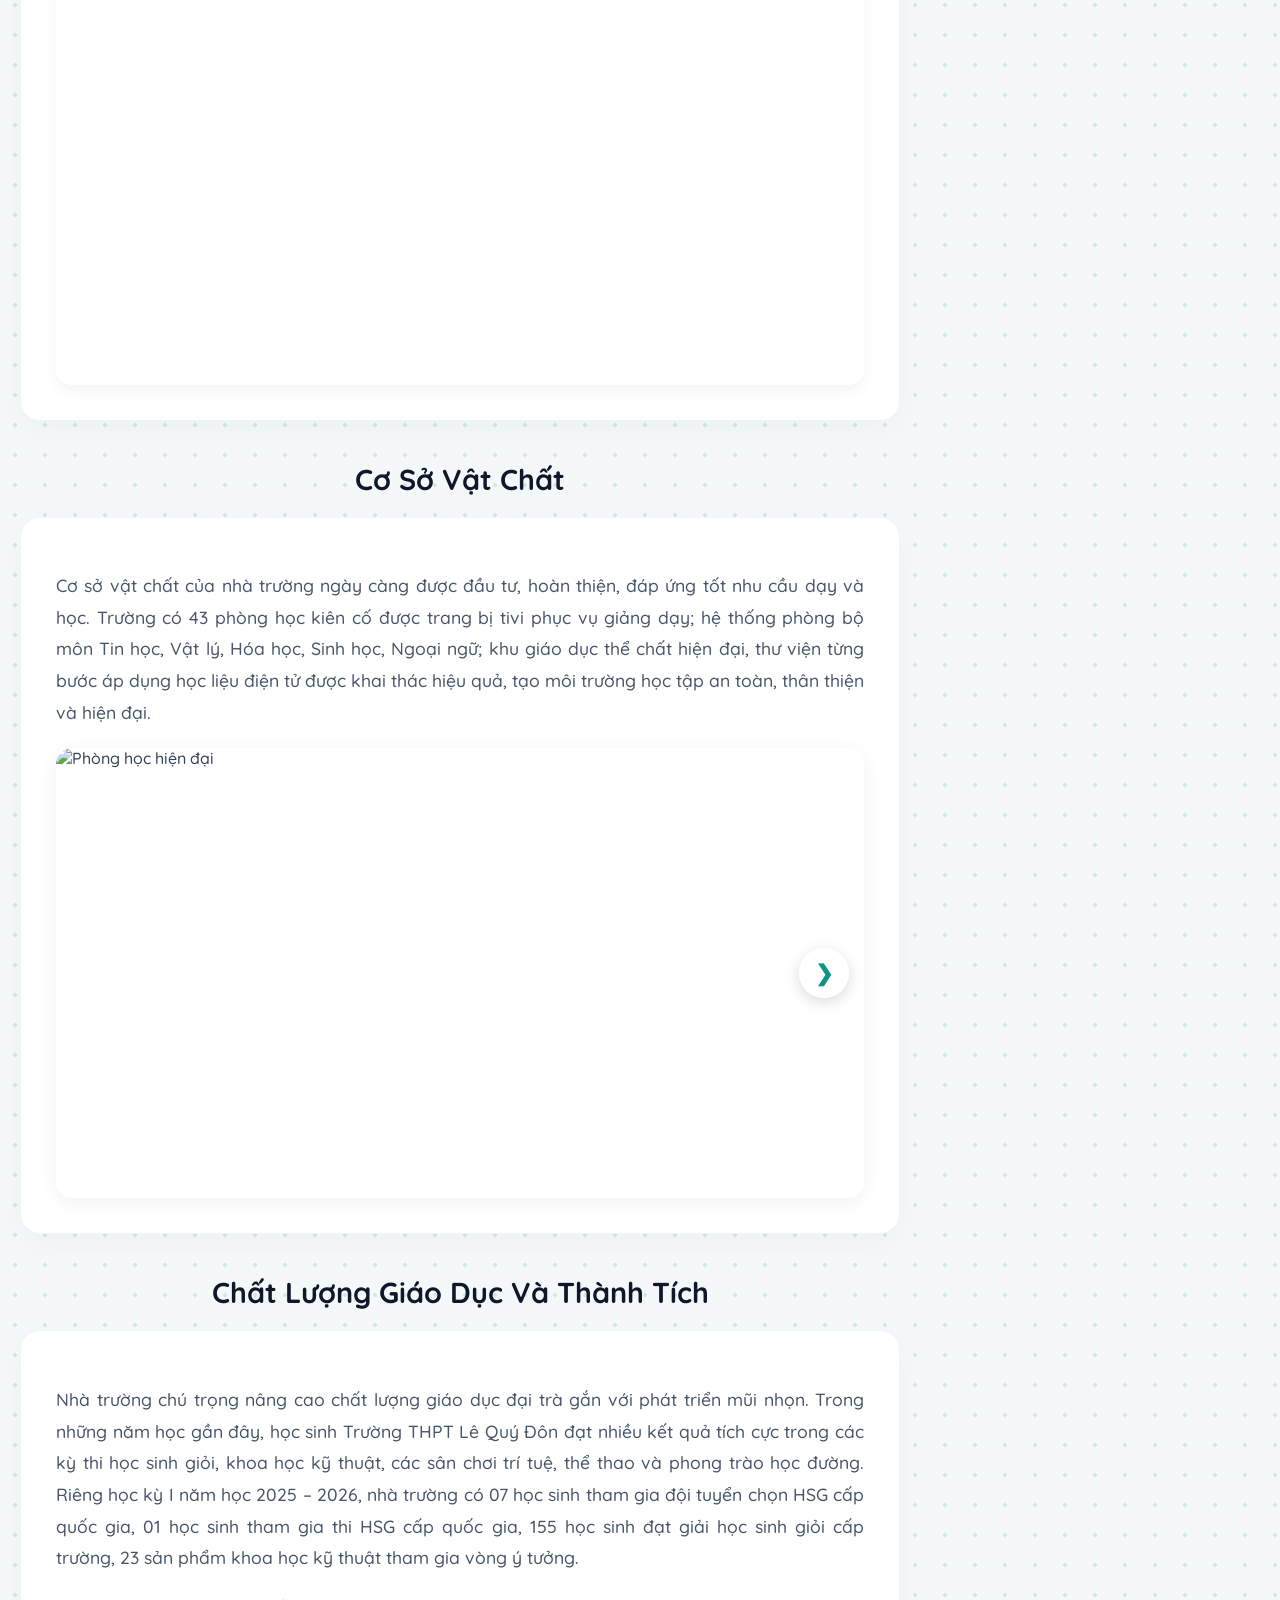
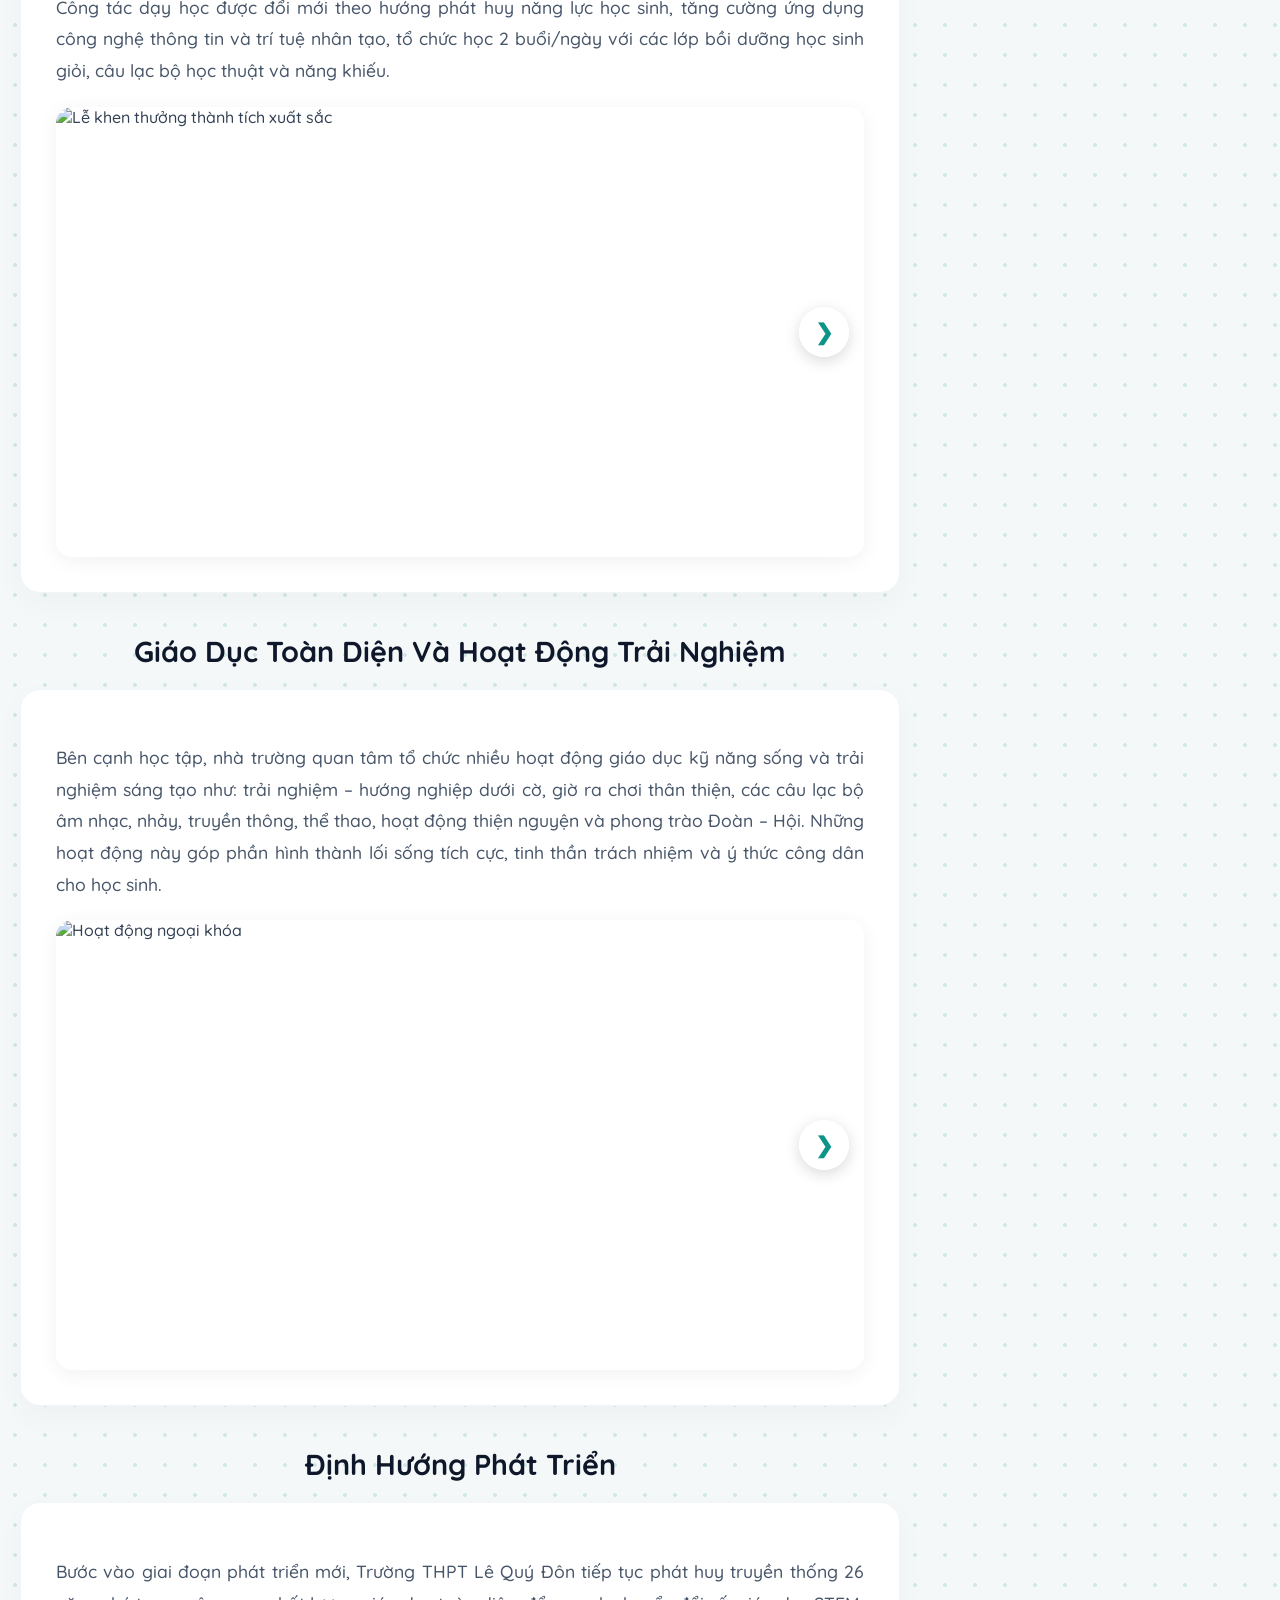
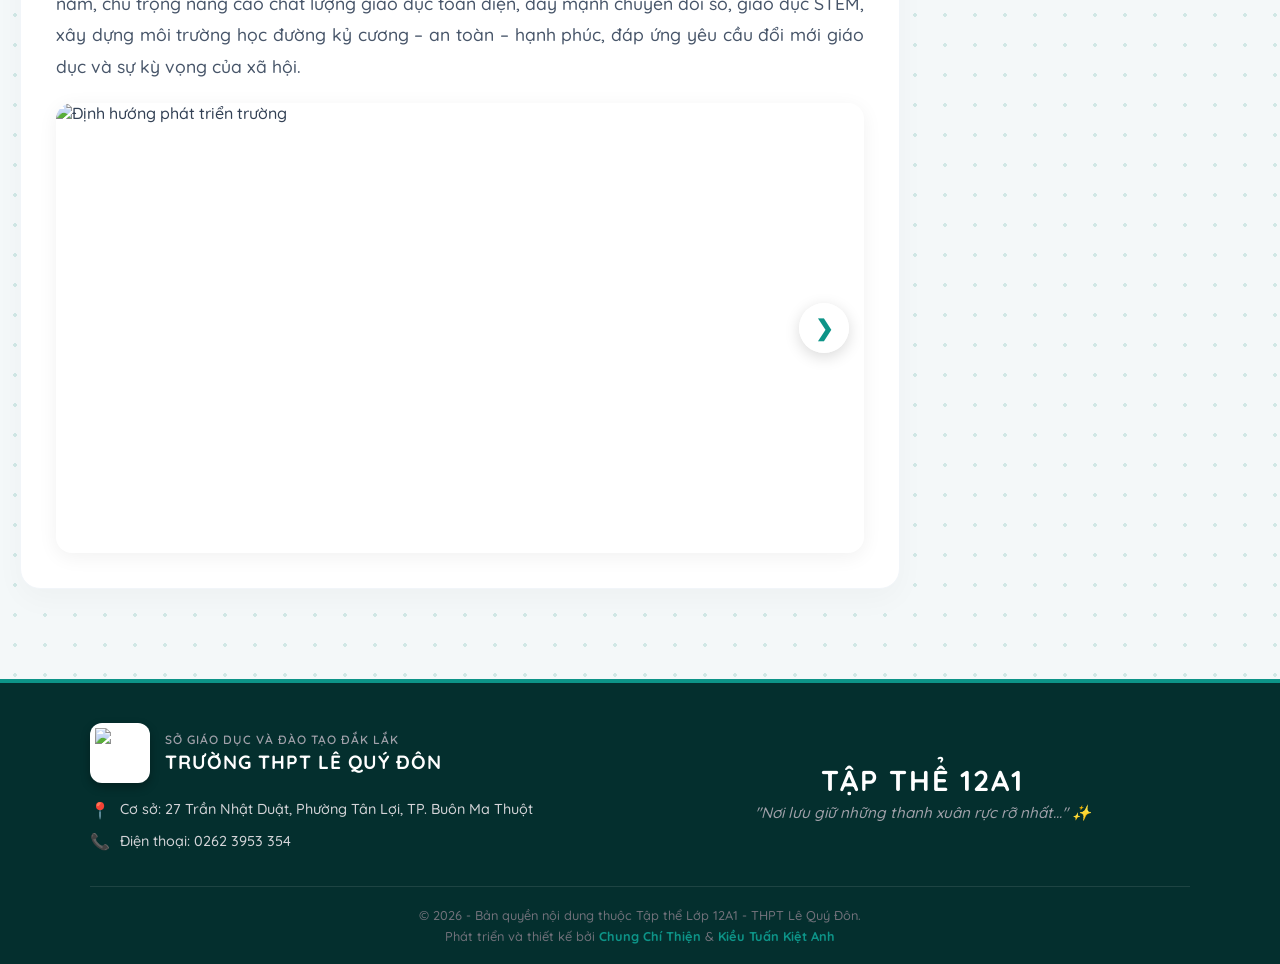
==== commit 2944a525: "Update index.html" ====
--- a/index.html
+++ b/index.html
@@ -1,599 +1,604 @@
 <!DOCTYPE html>
 <html lang="vi">
 <head>
-    <meta charset="UTF-8">
-    <meta name="viewport" content="width=device-width, initial-scale=1.0">
-    <title>Trang Chủ - THPT Lê Quý Đôn</title>
-    
-    <link rel="preconnect" href="https://fonts.googleapis.com">
-    <link rel="preconnect" href="https://fonts.gstatic.com" crossorigin>
-    <link href="https://fonts.googleapis.com/css2?family=Quicksand:wght@400;500;600;700;800&display=swap" rel="stylesheet">
-    <link rel="stylesheet" href="https://cdnjs.cloudflare.com/ajax/libs/font-awesome/6.0.0/css/all.min.css">
-    
-    <link rel="stylesheet" href="style.css">
-
-    <style>
-        /* =========================================
-           1. CSS CƠ BẢN VÀ CHỐNG VỠ GIAO DIỆN
-           ========================================= */
-        * { box-sizing: border-box; }
-        body, html { 
-            font-family: 'Quicksand', sans-serif !important;
-            background-color: #f4f8f9; 
-            color: #334155;
-            margin: 0;
-            padding: 0;
-            width: 100%;
-            overflow-x: hidden !important; 
-        }
-        
-        button, input, select, textarea, a, p, h1, h2, h3, h4, h5, h6, span, div, li { 
-            font-family: 'Quicksand', sans-serif !important; 
-        }
-
-        /* (Phần Header đã được xóa CSS nội bộ để kế thừa hoàn toàn thiết kế nền mờ từ file style.css gốc của bạn) */
-
-        /* =========================================
-           2. THANH MENU TRƯỢT BO GÓC MƯỢT MÀ
-           ========================================= */
-        nav { 
-            position: relative; display: flex; justify-content: center; align-items: center; 
-            gap: 5px; padding: 12px 15px; background: rgba(255, 255, 255, 0.95);
-            backdrop-filter: blur(10px); box-shadow: 0 10px 30px rgba(0,0,0,0.08);
-            position: sticky; top: 15px; z-index: 1000; width: max-content; max-width: 95%;
-            margin: -30px auto 40px; border-radius: 50px; /* Bo góc thanh menu */
-        }
-        .nav-indicator {
-            position: absolute; height: calc(100% - 20px); background: #0d9488; 
-            border-radius: 50px; /* Bo góc cục chạy highlight */
-            transition: all 0.4s cubic-bezier(0.25, 1, 0.5, 1);
-            z-index: 0; top: 10px; left: 0; box-shadow: 0 4px 12px rgba(13, 148, 136, 0.3); pointer-events: none;
-        }
-        nav a { 
-            position: relative; z-index: 1; text-decoration: none; padding: 10px 24px; 
-            display: inline-block; color: #64748b; font-weight: 700; transition: color 0.3s ease;
-            border-radius: 50px; white-space: nowrap;
-        }
-        nav a.active { color: #ffffff !important; }
-
-        /* =========================================
-           3. BỐ CỤC: THU NHỎ WIDGET - LÀM TO NỘI DUNG CHÍNH CĂN GIỮA
-           ========================================= */
-        .container { max-width: 1280px; margin: 0 auto; padding: 0 20px; }
-        
-        /* Căn giữa toàn bộ cụm cột trái phải */
-        .main-layout { display: flex; gap: 40px; align-items: flex-start; justify-content: center; }
-        
-        /* Giới hạn độ rộng khối nội dung để nhìn gọn gàng ở giữa */
-        .content { width: 100%; max-width: 880px; }
-        
-        /* Thu nhỏ Widget lại còn 230px đẩy về bên phải */
-        .sidebar { width: 230px; flex-shrink: 0; position: sticky; top: 100px; z-index: 10; }
-
-        .card { 
-            background: white; padding: 35px; border-radius: 20px; 
-            box-shadow: 0 10px 30px rgba(0,0,0,0.03); border: 1px solid #f1f5f9; 
-            margin-bottom: 40px; transition: transform 0.3s;
-        }
-        .card:hover { transform: translateY(-5px); box-shadow: 0 15px 40px rgba(0,0,0,0.06); }
-        .card p { line-height: 1.8; color: #475569; font-size: 1.1rem; text-align: justify; margin-bottom: 15px; }
-        
-        h2 { 
-            color: #0f172a; font-size: 1.8rem; font-weight: 800; margin-bottom: 20px; 
-            border-left: 5px solid #0d9488; padding-left: 15px; margin-top: 0; 
-        }
-
-        .btn-link { 
-            display: inline-flex; align-items: center; justify-content: center; gap: 8px;
-            padding: 14px 30px; background: linear-gradient(135deg, #0d9488, #0f766e); 
-            color: white !important; text-decoration: none; border-radius: 50px; font-weight: bold; 
-            transition: 0.3s; box-shadow: 0 5px 15px rgba(13, 148, 136, 0.25); font-size: 1.05rem;
-        }
-        .btn-link:hover { transform: translateY(-3px); box-shadow: 0 8px 25px rgba(13, 148, 136, 0.35); }
-
-        .school-image { width: 100%; height: 450px; object-fit: cover; border-radius: 16px; margin-top: 15px; box-shadow: 0 5px 15px rgba(0,0,0,0.05); cursor: zoom-in; }
-
-        /* =========================================
-           4. CAROUSEL TRƯỢT ẢNH MƯỢT MÀ (1 ẢNH / LẦN)
-           ========================================= */
-        .carousel-wrapper { 
-            position: relative; margin-top: 20px; width: 100%; 
-            border-radius: 16px; overflow: hidden; box-shadow: 0 4px 20px rgba(0,0,0,0.06);
-        }
-        
-        .carousel-container { 
-            width: 100%; display: flex; overflow-x: auto; 
-            scroll-snap-type: x mandatory; scrollbar-width: none; 
-            -webkit-overflow-scrolling: touch; scroll-behavior: smooth;
-        }
-        .carousel-container::-webkit-scrollbar { display: none; }
-        
-        .carousel-container img { 
-            flex: 0 0 100%; 
-            width: 100%; 
-            height: 450px; 
-            object-fit: cover; 
-            scroll-snap-align: center; 
-            cursor: zoom-in; 
-        }
-
-        .slider-btn { 
-            position: absolute; top: 50%; transform: translateY(-50%); 
-            background: rgba(255,255,255,0.85); backdrop-filter: blur(4px);
-            border: none; width: 50px; height: 50px; border-radius: 50%; 
-            font-size: 22px; font-weight: bold; cursor: pointer; color: #0d9488; 
-            z-index: 10; display: flex; justify-content: center; align-items: center; 
-            box-shadow: 0 4px 15px rgba(0,0,0,0.15); transition: 0.3s; 
-        }
-        .slider-btn:hover { background: #0d9488; color: white; transform: translateY(-50%) scale(1.1); }
-        .left-btn { left: 15px; }
-        .right-btn { right: 15px; }
-
-        /* =========================================
-           5. WIDGETS (CỘT BẢNG TIN BÊN PHẢI)
-           ========================================= */
-        .widget { 
-            background: white; padding: 20px; border-radius: 20px; 
-            box-shadow: 0 10px 30px rgba(0,0,0,0.03); margin-bottom: 25px; 
-            border-top: 5px solid #0d9488; 
-        }
-        .widget h3 { 
-            margin-top: 0; color: #0f172a; font-size: 1.2rem; margin-bottom: 12px; 
-            padding-bottom: 12px; border-bottom: 2px dashed #e2e8f0; font-weight: 800;
-        }
-        .widget ul { list-style: none; padding: 0; margin: 0; }
-        .widget ul li { padding: 12px 0; border-bottom: 1px dashed #f1f5f9; }
-        .widget ul li:last-child { border-bottom: none; padding-bottom: 0;}
-        .widget ul li a { 
-            transition: 0.2s; display: block; text-decoration: none; 
-            font-weight: 700; line-height: 1.5; color: #475569; font-size: 0.95rem;
-        }
-        .widget ul li a:hover { transform: translateX(5px); opacity: 0.8;}
-        
-        .link-blue { color: #0984e3 !important; }
-        .link-pink { color: #e84393 !important; }
-        .link-red { color: #d81b60 !important; }
-        .link-teal { color: #0d9488 !important; }
-
-        /* =========================================
-           6. LIGHTBOX (TRÌNH XEM ẢNH FULL MÀN HÌNH)
-           ========================================= */
-        .lightbox {
-            display: none; position: fixed; z-index: 9999; padding-top: 20px; 
-            left: 0; top: 0; width: 100%; height: 100%; 
-            background-color: rgba(15, 23, 42, 0.95); backdrop-filter: blur(8px);
-        }
-        .lightbox-content {
-            margin: auto; display: block; max-width: 90%; max-height: 80vh;
-            border-radius: 12px; box-shadow: 0 15px 50px rgba(0,0,0,0.5);
-            animation: zoomIn 0.3s cubic-bezier(0.25, 1, 0.5, 1); object-fit: contain;
-        }
-        .lightbox-caption {
-            margin: 15px auto 0; display: block; width: 80%; text-align: center; 
-            color: #ccfbf1; font-size: 1.1rem; font-weight: 700;
-        }
-        @keyframes zoomIn { from {transform:scale(0.9); opacity:0;} to {transform:scale(1); opacity:1;} }
-        
-        .lightbox-close {
-            position: absolute; top: 20px; right: 40px; color: #94a3b8;
-            font-size: 45px; font-weight: bold; transition: 0.3s; cursor: pointer; z-index: 10000;
-        }
-        .lightbox-close:hover { color: #f43f5e; }
-        
-        .lightbox-btn {
-            cursor: pointer; position: absolute; top: 50%; transform: translateY(-50%); 
-            color: white; font-weight: bold; font-size: 24px; transition: 0.3s ease; 
-            background-color: rgba(255,255,255,0.1); border-radius: 50%; display: flex; 
-            align-items: center; justify-content: center; width: 60px; height: 60px; 
-            z-index: 10000; border: none; outline: none;
-        }
-        .lightbox-prev { left: 30px; }
-        .lightbox-next { right: 30px; }
-        .lightbox-btn:hover { background-color: #0d9488; transform: translateY(-50%) scale(1.1); }
-
-        /* =========================================
-           7. RESPONSIVE (MÀN HÌNH ĐIỆN THOẠI)
-           ========================================= */
-        @media (max-width: 900px) {
-            header { padding: 60px 15px 40px; }
-            header h1 { font-size: 2rem; }
-            .main-layout { flex-direction: column; gap: 20px;}
-            .content { max-width: 100%; }
-            .sidebar { width: 100%; position: static !important; }
-            
-            nav {
-                flex-wrap: nowrap !important; overflow-x: auto;
-                -webkit-overflow-scrolling: touch; justify-content: flex-start; padding: 10px;
-            }
-            nav::-webkit-scrollbar { display: none; }
-            nav a { padding: 10px 20px; font-size: 0.9rem; }
-            .nav-indicator { top: 8px; height: calc(100% - 16px); }
-
-            .carousel-container img, .school-image { height: 280px; }
-
-            .lightbox-btn { padding: 15px; font-size: 20px; width: 45px; height: 45px;}
-            .lightbox-prev { left: 10px; }
-            .lightbox-next { right: 10px; }
-            .lightbox-content { max-height: 70vh; margin-top: 30px;}
-            .lightbox-close { top: 10px; right: 20px; font-size: 35px; }
-        }
-    </style>
+    <meta charset="UTF-8">
+    <meta name="viewport" content="width=device-width, initial-scale=1.0">
+    <title>Trang Chủ - THPT Lê Quý Đôn</title>
+    
+    <link rel="preconnect" href="https://fonts.googleapis.com">
+    <link rel="preconnect" href="https://fonts.gstatic.com" crossorigin>
+    <link href="https://fonts.googleapis.com/css2?family=Quicksand:wght@400;500;600;700;800&display=swap" rel="stylesheet">
+    <link rel="stylesheet" href="https://cdnjs.cloudflare.com/ajax/libs/font-awesome/6.0.0/css/all.min.css">
+    
+    <link rel="stylesheet" href="style.css">
+
+    <style>
+        /* =========================================
+           1. CSS CƠ BẢN VÀ CHỐNG VỠ GIAO DIỆN
+           ========================================= */
+        * { box-sizing: border-box; }
+        body, html { 
+            font-family: 'Quicksand', sans-serif !important;
+            background-color: #f4f8f9; 
+            color: #334155;
+            margin: 0;
+            padding: 0;
+            width: 100%;
+            overflow-x: hidden !important; 
+        }
+        
+        button, input, select, textarea, a, p, h1, h2, h3, h4, h5, h6, span, div, li { 
+            font-family: 'Quicksand', sans-serif !important; 
+        }
+
+        /* (Phần Header đã được xóa CSS nội bộ để kế thừa hoàn toàn thiết kế nền mờ từ file style.css gốc của bạn) */
+
+        /* =========================================
+           2. THANH MENU TRƯỢT BO GÓC MƯỢT MÀ
+           ========================================= */
+        nav { 
+            position: relative; display: flex; justify-content: center; align-items: center; 
+            gap: 5px; padding: 12px 15px; background: rgba(255, 255, 255, 0.95);
+            backdrop-filter: blur(10px); box-shadow: 0 10px 30px rgba(0,0,0,0.08);
+            position: sticky; top: 15px; z-index: 1000; width: max-content; max-width: 95%;
+            margin: -30px auto 40px; border-radius: 50px; /* Bo góc thanh menu */
+        }
+        .nav-indicator {
+            position: absolute; height: calc(100% - 20px); background: #0d9488; 
+            border-radius: 50px; /* Bo góc cục chạy highlight */
+            transition: all 0.4s cubic-bezier(0.25, 1, 0.5, 1);
+            z-index: 0; top: 10px; left: 0; box-shadow: 0 4px 12px rgba(13, 148, 136, 0.3); pointer-events: none;
+        }
+        nav a { 
+            position: relative; z-index: 1; text-decoration: none; padding: 10px 24px; 
+            display: inline-block; color: #64748b; font-weight: 700; transition: color 0.3s ease;
+            border-radius: 50px; white-space: nowrap;
+        }
+        nav a.active { color: #ffffff !important; }
+
+        /* =========================================
+           3. BỐ CỤC: THU NHỎ WIDGET - LÀM TO NỘI DUNG CHÍNH CĂN GIỮA
+           ========================================= */
+        .container { max-width: 1280px; margin: 0 auto; padding: 0 20px; }
+        
+        /* Căn giữa toàn bộ cụm cột trái phải */
+        .main-layout { display: flex; gap: 40px; align-items: flex-start; justify-content: center; }
+        
+        /* Giới hạn độ rộng khối nội dung để nhìn gọn gàng ở giữa */
+        .content { width: 100%; max-width: 880px; }
+        
+        /* Thu nhỏ Widget lại còn 230px đẩy về bên phải */
+        .sidebar { width: 230px; flex-shrink: 0; position: sticky; top: 100px; z-index: 10; }
+
+        .card { 
+            background: white; padding: 35px; border-radius: 20px; 
+            box-shadow: 0 10px 30px rgba(0,0,0,0.03); border: 1px solid #f1f5f9; 
+            margin-bottom: 40px; transition: transform 0.3s;
+        }
+        .card:hover { transform: translateY(-5px); box-shadow: 0 15px 40px rgba(0,0,0,0.06); }
+        .card p { line-height: 1.8; color: #475569; font-size: 1.1rem; text-align: justify; margin-bottom: 15px; }
+        
+        h2 { 
+            color: #0f172a; font-size: 1.8rem; font-weight: 800; margin-bottom: 20px; 
+            border-left: 5px solid #0d9488; padding-left: 15px; margin-top: 0; 
+        }
+
+        .btn-link { 
+            display: inline-flex; align-items: center; justify-content: center; gap: 8px;
+            padding: 14px 30px; background: linear-gradient(135deg, #0d9488, #0f766e); 
+            color: white !important; text-decoration: none; border-radius: 50px; font-weight: bold; 
+            transition: 0.3s; box-shadow: 0 5px 15px rgba(13, 148, 136, 0.25); font-size: 1.05rem;
+        }
+        .btn-link:hover { transform: translateY(-3px); box-shadow: 0 8px 25px rgba(13, 148, 136, 0.35); }
+
+        .school-image { width: 100%; height: 450px; object-fit: cover; border-radius: 16px; margin-top: 15px; box-shadow: 0 5px 15px rgba(0,0,0,0.05); cursor: zoom-in; }
+
+        /* =========================================
+           4. CAROUSEL TRƯỢT ẢNH MƯỢT MÀ (1 ẢNH / LẦN)
+           ========================================= */
+        .carousel-wrapper { 
+            position: relative; margin-top: 20px; width: 100%; 
+            border-radius: 16px; overflow: hidden; box-shadow: 0 4px 20px rgba(0,0,0,0.06);
+        }
+        
+        .carousel-container { 
+            width: 100%; display: flex; overflow-x: auto; 
+            scroll-snap-type: x mandatory; scrollbar-width: none; 
+            -webkit-overflow-scrolling: touch; scroll-behavior: smooth;
+        }
+        .carousel-container::-webkit-scrollbar { display: none; }
+        
+        .carousel-container img { 
+            flex: 0 0 100%; 
+            width: 100%; 
+            height: 450px; 
+            object-fit: cover; 
+            scroll-snap-align: center; 
+            cursor: zoom-in; 
+        }
+
+        .slider-btn { 
+            position: absolute; top: 50%; transform: translateY(-50%); 
+            background: rgba(255,255,255,0.85); backdrop-filter: blur(4px);
+            border: none; width: 50px; height: 50px; border-radius: 50%; 
+            font-size: 22px; font-weight: bold; cursor: pointer; color: #0d9488; 
+            z-index: 10; display: flex; justify-content: center; align-items: center; 
+            box-shadow: 0 4px 15px rgba(0,0,0,0.15); transition: 0.3s; 
+        }
+        .slider-btn:hover { background: #0d9488; color: white; transform: translateY(-50%) scale(1.1); }
+        .left-btn { left: 15px; }
+        .right-btn { right: 15px; }
+
+        /* =========================================
+           5. WIDGETS (CỘT BẢNG TIN BÊN PHẢI)
+           ========================================= */
+        .widget { 
+            background: white; padding: 20px; border-radius: 20px; 
+            box-shadow: 0 10px 30px rgba(0,0,0,0.03); margin-bottom: 25px; 
+            border-top: 5px solid #0d9488; 
+        }
+        .widget h3 { 
+            margin-top: 0; color: #0f172a; font-size: 1.2rem; margin-bottom: 12px; 
+            padding-bottom: 12px; border-bottom: 2px dashed #e2e8f0; font-weight: 800;
+        }
+        .widget ul { list-style: none; padding: 0; margin: 0; }
+        .widget ul li { padding: 12px 0; border-bottom: 1px dashed #f1f5f9; }
+        .widget ul li:last-child { border-bottom: none; padding-bottom: 0;}
+        .widget ul li a { 
+            transition: 0.2s; display: block; text-decoration: none; 
+            font-weight: 700; line-height: 1.5; color: #475569; font-size: 0.95rem;
+        }
+        .widget ul li a:hover { transform: translateX(5px); opacity: 0.8;}
+        
+        .link-blue { color: #0984e3 !important; }
+        .link-pink { color: #e84393 !important; }
+        .link-red { color: #d81b60 !important; }
+        .link-teal { color: #0d9488 !important; }
+
+        /* =========================================
+           6. LIGHTBOX (TRÌNH XEM ẢNH FULL MÀN HÌNH - ĐÃ FIX CĂN GIỮA)
+           ========================================= */
+        .lightbox {
+            display: none; /* Sẽ được đổi thành flex qua javascript */
+            position: fixed; z-index: 9999;
+            left: 0; top: 0; width: 100%; height: 100%; 
+            background-color: rgba(15, 23, 42, 0.95); backdrop-filter: blur(8px);
+            /* Dùng Flexbox để ép nội dung CĂN GIỮA TUYỆT ĐỐI */
+            flex-direction: column;
+            align-items: center;
+            justify-content: center;
+        }
+        .lightbox-content {
+            display: block; max-width: 90vw; max-height: 75vh;
+            border-radius: 12px; box-shadow: 0 15px 50px rgba(0,0,0,0.5);
+            animation: zoomIn 0.3s cubic-bezier(0.25, 1, 0.5, 1); 
+            object-fit: contain; /* Đảm bảo ảnh không bị méo hay tràn */
+        }
+        .lightbox-caption {
+            margin-top: 15px; display: block; width: 90%; text-align: center; 
+            color: #ccfbf1; font-size: 1.1rem; font-weight: 700;
+        }
+        @keyframes zoomIn { from {transform:scale(0.9); opacity:0;} to {transform:scale(1); opacity:1;} }
+        
+        .lightbox-close {
+            position: absolute; top: 20px; right: 40px; color: #94a3b8;
+            font-size: 45px; font-weight: bold; transition: 0.3s; cursor: pointer; z-index: 10000;
+        }
+        .lightbox-close:hover { color: #f43f5e; }
+        
+        .lightbox-btn {
+            cursor: pointer; position: absolute; top: 50%; transform: translateY(-50%); 
+            color: white; font-weight: bold; font-size: 24px; transition: 0.3s ease; 
+            background-color: rgba(255,255,255,0.1); border-radius: 50%; display: flex; 
+            align-items: center; justify-content: center; width: 60px; height: 60px; 
+            z-index: 10000; border: none; outline: none;
+        }
+        .lightbox-prev { left: 30px; }
+        .lightbox-next { right: 30px; }
+        .lightbox-btn:hover { background-color: #0d9488; transform: translateY(-50%) scale(1.1); }
+
+        /* =========================================
+           7. RESPONSIVE (MÀN HÌNH ĐIỆN THOẠI)
+           ========================================= */
+        @media (max-width: 900px) {
+            header { padding: 60px 15px 40px; }
+            header h1 { font-size: 2rem; }
+            .main-layout { flex-direction: column; gap: 20px;}
+            .content { max-width: 100%; }
+            .sidebar { width: 100%; position: static !important; }
+            
+            nav {
+                flex-wrap: nowrap !important; overflow-x: auto;
+                -webkit-overflow-scrolling: touch; justify-content: flex-start; padding: 10px;
+            }
+            nav::-webkit-scrollbar { display: none; }
+            nav a { padding: 10px 20px; font-size: 0.9rem; }
+            .nav-indicator { top: 8px; height: calc(100% - 16px); }
+
+            .carousel-container img, .school-image { height: 280px; }
+
+            .lightbox-btn { padding: 15px; font-size: 20px; width: 45px; height: 45px;}
+            .lightbox-prev { left: 10px; }
+            .lightbox-next { right: 10px; }
+            .lightbox-content { max-height: 70vh; margin-top: 0;}
+            .lightbox-close { top: 10px; right: 20px; font-size: 35px; }
+        }
+    </style>
 </head>
 <body>
 
-    <header>
-        <h1>Trường THPT Lê Quý Đôn</h1>
-        <p>Chọn hạnh phúc - Chọn yêu thương</p>
-    </header>
-
-    <nav>
-        <a href="index.html" class="active">Trang Chủ</a>
-        <a href="lop.html">Lớp</a> 
-        <a href="giao-vien.html">Giáo Viên</a>
-        <a href="hoc-sinh.html">Học Sinh</a>
-        <a href="dinh-huong.html">Định Hướng</a> 
-    </nav>
-
-    <div class="container">
-        <div style="text-align: center; margin-bottom: 40px;">
-            <a href="https://c3lequydon.daklak.edu.vn/" target="_blank" class="btn-link">
-                <i class="fas fa-globe"></i> Truy cập Website chính thức của Trường
-            </a>
-        </div>
-
-        <div class="main-layout">
-            <div class="content">
-                
-                <section>
-                    <h2 style="margin-top: 0;">Lịch Sử Hình Thành</h2>
-                    <div class="card">
-                        <p>Tọa lạc tại phường Buôn Ma Thuột, tỉnh Đắk Lắk, là trường trung học phổ thông công lập được thành lập năm 2000. Trải qua 26 năm xây dựng và phát triển (2000 – 2026), nhà trường đã từng bước khẳng định vị thế là một cơ sở giáo dục ổn định, uy tín, được phụ huynh tin tưởng và học sinh lựa chọn.</p>
-                        <p>Từ những ngày đầu còn nhiều khó khăn về cơ sở vật chất và quy mô đào tạo, đến nay Trường THPT Lê Quý Đôn đã không ngừng nỗ lực đổi mới, nâng cao chất lượng giáo dục, hướng đến mục tiêu phát triển toàn diện học sinh cả về tri thức, kỹ năng và nhân cách.</p>
-                        <img src="https://i.postimg.cc/QxTqFwHB/166d3dda-316a-4ff6-8b25-dff9bae28292.jpg" alt="Toàn cảnh trường THPT Lê Quý Đôn" class="school-image" onclick="openLightbox(this)">
-                    </div>
-                </section>
-
-                <section>
-                    <h2>Quy Mô Và Đội Ngũ</h2>
-                    <div class="card">
-                        <p>Hiện nay, nhà trường có 40 lớp với 1.738 học sinh, đội ngũ 103 cán bộ, giáo viên, nhân viên có trình độ chuyên môn vững vàng, tâm huyết với nghề, luôn chủ động đổi mới phương pháp giảng dạy, đáp ứng yêu cầu của Chương trình Giáo dục phổ thông 2018.</p>
-                        <img src="https://i.postimg.cc/J4k9RT8n/c8d6d417-4dbb-47a9-9c56-a9279ddeaa4c.jpg" alt="Đội ngũ giáo viên của trường THPT Lê Quý Đôn" class="school-image" onclick="openLightbox(this)">
-                    </div>
-                </section>
-
-                <section>
-                    <h2>Cơ Sở Vật Chất</h2>
-                    <div class="card">
-                        <p>Cơ sở vật chất của nhà trường ngày càng được đầu tư, hoàn thiện, đáp ứng tốt nhu cầu dạy và học. Trường có 43 phòng học kiên cố được trang bị tivi phục vụ giảng dạy; hệ thống phòng bộ môn Tin học, Vật lý, Hóa học, Sinh học, Ngoại ngữ; khu giáo dục thể chất hiện đại, thư viện từng bước áp dụng học liệu điện tử được khai thác hiệu quả, tạo môi trường học tập an toàn, thân thiện và hiện đại.</p>
-                        
-                        <div class="carousel-wrapper">
-                            <button class="slider-btn left-btn" onclick="slideLeft(this)">&#10094;</button>
-                            <div class="carousel-container">
-                                <img src="https://c3lequydon.daklak.edu.vn/wp-content/uploads/2017/02/z7455707292828_aeb39043b974418fcc3a4936e6cd69d9.jpg" alt="Khu vực học thể dục" onclick="openLightbox(this)">
-                                <img src="https://c3lequydon.daklak.edu.vn/wp-content/uploads/2017/02/z7455707251765_ad4e3253b3285c5e73edd8f9a459f465.jpg" alt="Nhà đa năng của trường" onclick="openLightbox(this)">
-                                <img src="https://c3lequydon.daklak.edu.vn/wp-content/uploads/2017/02/z7455707297633_b4deb119cb4437e8d9b5bf1c63dc4852.jpg" alt="Sân bóng đá" onclick="openLightbox(this)">
-                                <img src="https://c3lequydon.daklak.edu.vn/wp-content/uploads/2017/02/z7455707258734_78c1bbf5b48a6ef9f3e60f75b6416929.jpg" alt="Phòng STEM" onclick="openLightbox(this)">
-                                <img src="https://c3lequydon.daklak.edu.vn/wp-content/uploads/2017/02/z7455707263644_a8daf5a35c7de0bb8a97532170283399.jpg" alt="Dãy nhà học" onclick="openLightbox(this)">
-                                <img src="https://i.postimg.cc/rFkvF1wP/648474636-10224786469967498-5948464086240339413-n.jpg" alt="Phòng máy tính hiện đại" onclick="openLightbox(this)">
-                            </div>
-                            <button class="slider-btn right-btn" onclick="slideRight(this)">&#10095;</button>
-                        </div>
-                    </div>
-                </section>
-
-                <section>
-                    <h2>Chất Lượng Giáo Dục Và Thành Tích</h2>
-                    <div class="card">
-                        <p>Nhà trường chú trọng nâng cao chất lượng giáo dục đại trà gắn với phát triển mũi nhọn. Trong những năm học gần đây, học sinh Trường THPT Lê Quý Đôn đạt nhiều kết quả tích cực trong các kỳ thi học sinh giỏi, khoa học kỹ thuật, các sân chơi trí tuệ, thể thao và phong trào học đường. Riêng học kỳ I năm học 2025 – 2026, nhà trường có 07 học sinh tham gia đội tuyển chọn HSG cấp quốc gia, 01 học sinh tham gia thi HSG cấp quốc gia, 155 học sinh đạt giải học sinh giỏi cấp trường, 23 sản phẩm khoa học kỹ thuật tham gia vòng ý tưởng.</p>
-                        <p>Công tác dạy học được đổi mới theo hướng phát huy năng lực học sinh, tăng cường ứng dụng công nghệ thông tin và trí tuệ nhân tạo, tổ chức học 2 buổi/ngày với các lớp bồi dưỡng học sinh giỏi, câu lạc bộ học thuật và năng khiếu.</p>
-                        
-                        <div class="carousel-wrapper">
-                            <button class="slider-btn left-btn" onclick="slideLeft(this)">&#10094;</button>
-                            <div class="carousel-container">
-                                <img src="https://i.postimg.cc/d0sskMQn/c5709646-0179-49d1-900b-41e33052330c.jpg" alt="Gặp mặt đội tuyển HSGQG của trường" onclick="openLightbox(this)">
-                                <img src="https://i.postimg.cc/nLSXnVK1/4c5e0449-b645-4fe2-890e-ef22f862fcc4.jpg" alt="Gặp mặt đội tuyển HSGQG của trường" onclick="openLightbox(this)">
-                                <img src="https://i.postimg.cc/wvJgn9wt/649169267_1779965720082262_7412901498933026871_n.jpg" alt="Gặp mặt đội tuyển HSG tỉnh của trường" onclick="openLightbox(this)">
-                                <img src="https://i.postimg.cc/NMTBZQdM/649621949_1779965050082329_612656541181257158_n.jpg" alt="Gặp mặt đội tuyển HSG tỉnh của trường" onclick="openLightbox(this)">
-                            </div>
-                            <button class="slider-btn right-btn" onclick="slideRight(this)">&#10095;</button>
-                        </div>
-                    </div>
-                </section>
-
-                <section>
-                    <h2>Giáo Dục Toàn Diện Và Hoạt Động Trải Nghiệm</h2>
-                    <div class="card">
-                        <p>Bên cạnh học tập, nhà trường quan tâm tổ chức nhiều hoạt động giáo dục kỹ năng sống và trải nghiệm sáng tạo như: trải nghiệm – hướng nghiệp dưới cờ, giờ ra chơi thân thiện, các câu lạc bộ âm nhạc, nhảy, truyền thông, thể thao, hoạt động thiện nguyện và phong trào Đoàn – Hội. Những hoạt động này góp phần hình thành lối sống tích cực, tinh thần trách nhiệm và ý thức công dân cho học sinh.</p>
-                        
-                        <div class="carousel-wrapper">
-                            <button class="slider-btn left-btn" onclick="slideLeft(this)">&#10094;</button>
-                            <div class="carousel-container">
-                                <img src="https://i.postimg.cc/8PBP1dLy/a1a9ad84_48a5_49c4_829f_1558bcc8e246.jpg" alt="Hoạt động trải nghiệm dưới cờ" onclick="openLightbox(this)">
-                                <img src="https://i.postimg.cc/QN7dzZCZ/90296a9b_25d7_45df_a631_cd5bc4f70486.jpg" alt="Hoạt động trải nghiệm dưới cờ" onclick="openLightbox(this)">
-                                <img src="https://i.postimg.cc/3N2r0mVv/35fc3d0e_de30_46ec_94c1_abe281f415d9.jpg" alt="Hoạt động trải nghiệm dưới cờ" onclick="openLightbox(this)">
-                                <img src="https://i.postimg.cc/D03JNvKc/645216532-1773482660730568-569831196013737485-n.jpg" alt="Hoạt động trải nghiệm dưới cờ" onclick="openLightbox(this)">
-                                <img src="https://i.postimg.cc/C5bMnkXy/3a097dde_d25f_4a4d_9106_da8df96b39ba.jpg" alt="Kỳ thi rung chuông vàng" onclick="openLightbox(this)">
-                                <img src="https://i.postimg.cc/Wz0pqgCP/9eecce90_946b_4078_804c_c4f4691500de.jpg" alt="Hoạt động trải nghiệm hướng nghiệp" onclick="openLightbox(this)">
-                                <img src="https://i.postimg.cc/sDRgdHGg/9789058d_a9b0_4a70_a639_5f046e37ff5d.jpg" alt="Giờ ra chơi thân thiện" onclick="openLightbox(this)">
-                                <img src="https://i.postimg.cc/zX1GZ2Hz/25509495_bd0c_470d_8428_6dc69a937c18.jpg" alt="Giờ ra chơi thân thiện" onclick="openLightbox(this)">
-                                <img src="https://i.postimg.cc/B6MB9PMv/97b82381-03ca-4da4-829a-65a8f83c980b.jpg" alt="Giờ ra chơi thân thiện" onclick="openLightbox(this)">
-                                <img src="https://i.postimg.cc/Xv2kty24/644292794-1770695761009258-4695764314334671109-n.jpg" alt="Giờ ra chơi thân thiện" onclick="openLightbox(this)">
-                                <img src="https://i.postimg.cc/8PVzQXfw/627961557_1755180529227448_2280733054855332234_n.jpg" alt="Cuộc thi trình diễn trang phục truyền thống các dân tộc" onclick="openLightbox(this)">
-                                <img src="https://i.postimg.cc/8cLkfM9f/51c355e4_2689_4f85_b1f9_28c31f2f9b85.jpg" alt="Hội chợ xuân" onclick="openLightbox(this)">
-                                <img src="https://i.postimg.cc/hPqtWZQP/6156687f_5fd8_4e08_a244_64dcd9b2ab9f.jpg" alt="Hội chợ xuân" onclick="openLightbox(this)">
-                                <img src="https://i.postimg.cc/HnbW8XRc/9fadb9db_1b16_4207_a979_9bfb15305cab.jpg" alt="Hội chợ xuân" onclick="openLightbox(this)">
-                                <img src="https://i.postimg.cc/VLBLY9X4/632480967_1755190432559791_4862574392429148443_n.jpg" alt="Cuộc thi 'Ẩm thực Việt'" onclick="openLightbox(this)">
-                                <img src="https://i.postimg.cc/Bb2ZPHk9/2a868b29_6b6a_455e_b6b9_efd1650eb976.jpg" alt="Hội khỏe phù đổng cấp trường" onclick="openLightbox(this)">
-                                
-                                <img src="https://i.postimg.cc/SN7NyLcv/be54c7ad_d294_4ea6_a403_26efc1b96382.jpg" alt="Thăm nghĩa trang liệt sĩ" onclick="openLightbox(this)">
-                                <img src="https://i.postimg.cc/nhPCYCPP/659807948_1796211341791033_352258757976839125_n.jpg" alt="Trò chơi kéo co - 26/3" onclick="openLightbox(this)">
-                                <img src="https://i.postimg.cc/HkhV4VhN/660913886_1796219698456864_8237463727540544328_n.jpg" alt="Trò chơi kẹp bóng - 26/3" onclick="openLightbox(this)">
-                                <img src="https://i.postimg.cc/50xdXmmX/659081424-1796219941790173-7161605135861066737-n.jpg" alt="Trò chơi kẹp bóng - 26/3" onclick="openLightbox(this)">
-                                <img src="https://i.postimg.cc/6pmyLymj/659154079_1796219551790212_5110881103081609275_n.jpg" alt="Trò chơi đua thuyền trên cạn - 26/3" onclick="openLightbox(this)">
-                                
-                                <img src="https://i.postimg.cc/FHB7g7BC/656101995_1795430588535775_4843150243819233095_n.jpg" alt="Phần thi trình diễn thời trang - 26/3" onclick="openLightbox(this)">
-                            </div>
-                            <button class="slider-btn right-btn" onclick="slideRight(this)">&#10095;</button>
-                        </div>
-                    </div>
-                </section>
-
-                <section>
-                    <h2>Định Hướng Phát Triển</h2>
-                    <div class="card">
-                        <p>Bước vào giai đoạn phát triển mới, Trường THPT Lê Quý Đôn tiếp tục phát huy truyền thống 26 năm, chú trọng nâng cao chất lượng giáo dục toàn diện, đẩy mạnh chuyển đổi số, giáo dục STEM, xây dựng môi trường học đường kỷ cương – an toàn – hạnh phúc, đáp ứng yêu cầu đổi mới giáo dục và sự kỳ vọng của xã hội.</p>
-                        
-                        <div class="carousel-wrapper">
-                            <button class="slider-btn left-btn" onclick="slideLeft(this)">&#10094;</button>
-                            <div class="carousel-container">
-                                <img src="https://c3lequydon.daklak.edu.vn/wp-content/uploads/2017/02/z7455707258734_78c1bbf5b48a6ef9f3e60f75b6416929.jpg" alt="Phòng STEM" onclick="openLightbox(this)">
-                                <img src="https://i.postimg.cc/QCYsvm2H/643231454_1770133134398854_5674663032686192200_n.jpg" alt="Phòng STEM" onclick="openLightbox(this)">
-                            </div>
-                            <button class="slider-btn right-btn" onclick="slideRight(this)">&#10095;</button>
-                        </div>
-                    </div>
-                </section>
-            </div>
-
-            <div class="sidebar">
-                <div class="widget">
-                    <h3>📣 Bảng Tin Nhà Trường</h3>
-                    <ul>
-                        <li><a href="https://c3lequydon.daklak.edu.vn/wp-content/uploads/2026/03/100-KH_0001.pdf" target="_blank" class="link-blue">📢 Kế hoạch tuyển sinh năm học 2026-2027 (MỚI)</a></li>
-                        <li><a href="lich-thi-thu.png" target="_blank" class="link-pink">🌟 Lịch thi thử Tốt nghiệp THPT 2026</a></li>
-                        <li><a href="lich-giua-ki.jpg" target="_blank" class="link-red">🔥 Lịch kiểm tra giữa kì 2 (02/04 - 04/04)</a></li>
-                        <li><a href="TKB-9-3-2026.pdf" target="_blank" class="link-teal">🚀 Thời khóa biểu MỚI NHẤT (09/03/2026)</a></li>
-                        <li><a href="TKB-2-2-2026.pdf" target="_blank" class="link-gray">📅 Thời khóa biểu Cũ (02/02/2026)</a></li>
-                    </ul>
-                </div>
-                <div class="widget">
-                    <h3>🔗 Liên Kết Nhanh</h3>
-                    <ul>
-                        <li><a href="https://gddt.daklak.gov.vn/" target="_blank" class="link-gray">Cổng thông tin Điện tử Sở GD&ĐT Đắk Lắk</a></li>
-                        <li><a href="https://www.facebook.com/profile.php?id=100042065540522" target="_blank" class="link-gray">Fanpage Chính thức Trường THPT Lê Quý Đôn</a></li>
-                        <li><a href="https://www.facebook.com/doantruonglequydonbmt" target="_blank" class="link-gray">Fanpage Đoàn Trường THPT Lê Quý Đôn</a></li>
-                    </ul>
-                </div>
-            </div>
-            
-        </div>
-    </div>
-
-    <footer style="background-color: #042f2e; color: #ffffff; padding: 40px 20px 20px; margin-top: 50px; border-top: 4px solid #0d9488;">
-        <div style="max-width: 1100px; margin: 0 auto; display: flex; flex-wrap: wrap; justify-content: space-between; align-items: center; gap: 30px; border-bottom: 1px solid rgba(255,255,255,0.1); padding-bottom: 25px; margin-bottom: 20px;">
-            <div style="flex: 1; min-width: 300px;">
-                <div style="display: flex; align-items: center; gap: 15px; margin-bottom: 15px;">
-                    <div style="width: 60px; height: 60px; background: white; border-radius: 12px; display: flex; justify-content: center; align-items: center; box-shadow: 0 4px 10px rgba(0,0,0,0.3); overflow: hidden; padding: 5px;">
-                        <img src="https://i.postimg.cc/FFV3PLTW/image.png" alt="Logo Lê Quý Đôn" style="width: 100%; height: 100%; object-fit: contain;">
-                    </div>
-                    <div>
-                        <p style="margin: 0; font-size: 0.75rem; text-transform: uppercase; color: #a1a1aa; letter-spacing: 1px; font-weight: 600;">SỞ GIÁO DỤC VÀ ĐÀO TẠO ĐẮK LẮK</p>
-                        <h3 style="margin: 3px 0 0; font-size: 1.2rem; color: #ffffff; text-transform: uppercase; letter-spacing: 1px; font-weight: 800;">Trường THPT Lê Quý Đôn</h3>
-                    </div>
-                </div>
-                <div style="color: #d4d4d8; font-size: 0.9rem; line-height: 1.6;">
-                    <p style="margin: 6px 0; display: flex; gap: 10px; align-items: start;">
-                        <span style="color: #2dd4bf; font-size: 1rem;">📍</span> Cơ sở: 27 Trần Nhật Duật, Phường Tân Lợi, TP. Buôn Ma Thuột
-                    </p>
-                    <p style="margin: 6px 0; display: flex; gap: 10px; align-items: center;">
-                        <span style="color: #2dd4bf; font-size: 1rem;">📞</span> Điện thoại: 0262 3953 354
-                    </p>
-                </div>
-            </div>
-            <div style="flex: 1; min-width: 250px; text-align: center; display: flex; flex-direction: column; align-items: center; justify-content: center;">
-                <h3 style="margin: 0 0 5px; font-size: 1.8rem; color: #ffffff; letter-spacing: 2px; font-weight: 800;">TẬP THỂ 12A1</h3>
-                <p style="margin: 0; color: #a1a1aa; font-style: italic; font-size: 0.95rem; max-width: 350px;">"Nơi lưu giữ những thanh xuân rực rỡ nhất..." ✨</p>
-            </div>
-        </div>
-        <div style="text-align: center; color: #71717a; font-size: 0.8rem;">
-            <p style="margin: 0 0 5px;">© 2026 - Bản quyền nội dung thuộc Tập thể Lớp 12A1 - THPT Lê Quý Đôn.</p>
-            <p style="margin: 0;">Phát triển và thiết kế bởi <strong style="color: #0d9488;">Chung Chí Thiện</strong> & <strong style="color: #0d9488;">Kiều Tuấn Kiệt Anh</strong></p>
-        </div>
-    </footer>
-
-    <div id="imageLightbox" class="lightbox">
-        <span class="lightbox-close" onclick="closeLightbox()">&times;</span>
-        <button class="lightbox-btn lightbox-prev" onclick="changeLightboxImg(-1)">&#10094;</button>
-        <img class="lightbox-content" id="lightboxImg">
-        <button class="lightbox-btn lightbox-next" onclick="changeLightboxImg(1)">&#10095;</button>
-        <div id="lightboxCaption" class="lightbox-caption"></div>
-    </div>
-
-    <script>
-        // --- 1. SCRIPT MENU TRƯỢT SẠCH SẼ ---
-        document.addEventListener("DOMContentLoaded", function() {
-            const nav = document.querySelector('nav');
-            if (!nav) return;
-
-            let oldIndicator = nav.querySelector('.nav-indicator');
-            if (oldIndicator) oldIndicator.remove();
-
-            const indicator = document.createElement('div');
-            indicator.className = 'nav-indicator';
-            nav.appendChild(indicator);
-
-            const links = nav.querySelectorAll('a');
-            let activeLink = null;
-            
-            links.forEach(link => {
-                if (link.classList.contains('active') || link.getAttribute('style')) activeLink = link;
-            });
-
-            if (activeLink) {
-                indicator.style.transition = 'none';
-                indicator.style.width = `${activeLink.offsetWidth}px`;
-                indicator.style.transform = `translateX(${activeLink.offsetLeft}px)`;
-                activeLink.style.setProperty('color', '#ffffff', 'important');
-                void indicator.offsetWidth;
-                indicator.style.transition = 'all 0.4s cubic-bezier(0.25, 1, 0.5, 1)';
-            }
-
-            function slideTo(element) {
-                if (!element) return;
-                indicator.style.width = `${element.offsetWidth}px`;
-                indicator.style.transform = `translateX(${element.offsetLeft}px)`;
-                links.forEach(link => {
-                    link.style.setProperty('color', '#64748b', 'important');
-                    link.style.setProperty('background', 'transparent', 'important');
-                });
-                element.style.setProperty('color', '#ffffff', 'important');
-            }
-
-            links.forEach(link => link.addEventListener('mouseenter', (e) => slideTo(e.target)));
-            nav.addEventListener('mouseleave', () => { if (activeLink) slideTo(activeLink); });
-            window.addEventListener('resize', () => {
-                if (activeLink) {
-                    indicator.style.transition = 'none';
-                    slideTo(activeLink);
-                    void indicator.offsetWidth;
-                    indicator.style.transition = 'all 0.4s cubic-bezier(0.25, 1, 0.5, 1)';
-                }
-            });
-        });
-
-        // --- 2. SCRIPT CAROUSEL (MŨI TÊN TRƯỢT ẢNH) ---
-        function slideLeft(btn) {
-            const container = btn.parentElement.querySelector('.carousel-container');
-            if (container) container.scrollBy({ left: -container.clientWidth, behavior: 'smooth' });
-        }
-        function slideRight(btn) {
-            const container = btn.parentElement.querySelector('.carousel-container');
-            if (container) container.scrollBy({ left: container.clientWidth, behavior: 'smooth' });
-        }
-
-        function updateSliderButtons(container) {
-            const wrapper = container.closest('.carousel-wrapper');
-            if (!wrapper) return;
-            const leftBtn = wrapper.querySelector('.left-btn');
-            const rightBtn = wrapper.querySelector('.right-btn');
-            
-            const isAtStart = container.scrollLeft <= 5;
-            const isAtEnd = container.scrollLeft + container.clientWidth >= container.scrollWidth - 5;
-
-            if (container.scrollWidth <= container.clientWidth + 5) {
-                if (leftBtn) leftBtn.style.display = 'none';
-                if (rightBtn) rightBtn.style.display = 'none';
-            } else {
-                if (leftBtn) leftBtn.style.display = isAtStart ? 'none' : 'flex';
-                if (rightBtn) rightBtn.style.display = isAtEnd ? 'none' : 'flex';
-            }
-        }
-
-        window.addEventListener('load', () => {
-            document.querySelectorAll('.carousel-container').forEach(container => {
-                setTimeout(() => updateSliderButtons(container), 200);
-                container.addEventListener('scroll', () => { updateSliderButtons(container); });
-                window.addEventListener('resize', () => { updateSliderButtons(container); });
-            });
-        });
-
-        // --- 3. SCRIPT LIGHTBOX (ĐỘC LẬP TỪNG PHẦN) ---
-        const lightbox = document.getElementById("imageLightbox");
-        const lightboxImg = document.getElementById("lightboxImg");
-        const lightboxCaption = document.getElementById("lightboxCaption");
-        
-        let currentLightboxGroup = []; 
-        let currentImgIndex = 0;
-
-        function openLightbox(imgElement) {
-            const parentCard = imgElement.closest('.card');
-            
-            if (parentCard) {
-                currentLightboxGroup = Array.from(parentCard.querySelectorAll('img:not(.school-image), img.school-image'));
-            } else {
-                currentLightboxGroup = [imgElement];
-            }
-
-            currentImgIndex = currentLightboxGroup.indexOf(imgElement);
-            if (currentImgIndex === -1) currentImgIndex = 0;
-
-            updateLightboxView();
-            lightbox.style.display = "block";
-            document.body.style.overflow = 'hidden'; 
-        }
-
-        function closeLightbox() {
-            lightbox.style.display = "none";
-            document.body.style.overflow = 'auto'; 
-            currentLightboxGroup = []; 
-        }
-
-        function changeLightboxImg(step) {
-            if (currentLightboxGroup.length === 0) return;
-            
-            currentImgIndex += step;
-            if (currentImgIndex >= currentLightboxGroup.length) {
-                currentImgIndex = 0;
-            } else if (currentImgIndex < 0) {
-                currentImgIndex = currentLightboxGroup.length - 1;
-            }
-            updateLightboxView();
-        }
-
-        function updateLightboxView() {
-            const img = currentLightboxGroup[currentImgIndex];
-            lightboxImg.src = img.src;
-            
-            let captionText = img.alt;
-            if (!captionText || captionText.trim() === "") {
-                let section = img.closest('section');
-                if (section && section.querySelector('h2')) {
-                    captionText = "Mục: " + section.querySelector('h2').innerText;
-                } else {
-                    captionText = "Hình ảnh";
-                }
-            }
-            
-            if (currentLightboxGroup.length > 1) {
-                lightboxCaption.innerHTML = captionText + " (" + (currentImgIndex + 1) + " / " + currentLightboxGroup.length + ")";
-            } else {
-                lightboxCaption.innerHTML = captionText;
-            }
-
-            const prevBtn = document.querySelector(".lightbox-prev");
-            const nextBtn = document.querySelector(".lightbox-next");
-            if (currentLightboxGroup.length <= 1) {
-                prevBtn.style.display = "none";
-                nextBtn.style.display = "none";
-            } else {
-                prevBtn.style.display = "flex";
-                nextBtn.style.display = "flex";
-            }
-        }
-
-        lightbox.addEventListener('click', function(e) {
-            if (e.target === lightbox) {
-                closeLightbox();
-            }
-        });
-
-        document.addEventListener('keydown', function(e) {
-            if (lightbox.style.display === "block") {
-                if (e.key === "ArrowLeft") changeLightboxImg(-1);
-                if (e.key === "ArrowRight") changeLightboxImg(1);
-                if (e.key === "Escape") closeLightbox();
-            }
-        });
-    </script>
+    <header>
+        <h1>Trường THPT Lê Quý Đôn</h1>
+        <p>Chọn hạnh phúc - Chọn yêu thương</p>
+    </header>
+
+    <nav>
+        <a href="index.html" class="active">Trang Chủ</a>
+        <a href="lop.html">Lớp</a> 
+        <a href="giao-vien.html">Giáo Viên</a>
+        <a href="hoc-sinh.html">Học Sinh</a>
+        <a href="dinh-huong.html">Định Hướng</a> 
+    </nav>
+
+    <div class="container">
+        <div style="text-align: center; margin-bottom: 40px;">
+            <a href="https://c3lequydon.daklak.edu.vn/" target="_blank" class="btn-link">
+                <i class="fas fa-globe"></i> Truy cập Website chính thức của Trường
+            </a>
+        </div>
+
+        <div class="main-layout">
+            <div class="content">
+                
+                <section>
+                    <h2 style="margin-top: 0;">Lịch Sử Hình Thành</h2>
+                    <div class="card">
+                        <p>Tọa lạc tại phường Buôn Ma Thuột, tỉnh Đắk Lắk, là trường trung học phổ thông công lập được thành lập năm 2000. Trải qua 26 năm xây dựng và phát triển (2000 – 2026), nhà trường đã từng bước khẳng định vị thế là một cơ sở giáo dục ổn định, uy tín, được phụ huynh tin tưởng và học sinh lựa chọn.</p>
+                        <p>Từ những ngày đầu còn nhiều khó khăn về cơ sở vật chất và quy mô đào tạo, đến nay Trường THPT Lê Quý Đôn đã không ngừng nỗ lực đổi mới, nâng cao chất lượng giáo dục, hướng đến mục tiêu phát triển toàn diện học sinh cả về tri thức, kỹ năng và nhân cách.</p>
+                        <img src="https://i.postimg.cc/QxTqFwHB/166d3dda-316a-4ff6-8b25-dff9bae28292.jpg" alt="Toàn cảnh trường" class="school-image" onclick="openLightbox(this)">
+                    </div>
+                </section>
+
+                <section>
+                    <h2>Quy Mô Và Đội Ngũ</h2>
+                    <div class="card">
+                        <p>Hiện nay, nhà trường có 40 lớp với 1.738 học sinh, đội ngũ 103 cán bộ, giáo viên, nhân viên có trình độ chuyên môn vững vàng, tâm huyết với nghề, luôn chủ động đổi mới phương pháp giảng dạy, đáp ứng yêu cầu của Chương trình Giáo dục phổ thông 2018.</p>
+                        <img src="https://i.postimg.cc/J4k9RT8n/c8d6d417-4dbb-47a9-9c56-a9279ddeaa4c.jpg" alt="Đội ngũ giáo viên" class="school-image" onclick="openLightbox(this)">
+                    </div>
+                </section>
+
+                <section>
+                    <h2>Cơ Sở Vật Chất</h2>
+                    <div class="card">
+                        <p>Cơ sở vật chất của nhà trường ngày càng được đầu tư, hoàn thiện, đáp ứng tốt nhu cầu dạy và học. Trường có 43 phòng học kiên cố được trang bị tivi phục vụ giảng dạy; hệ thống phòng bộ môn Tin học, Vật lý, Hóa học, Sinh học, Ngoại ngữ; khu giáo dục thể chất hiện đại, thư viện từng bước áp dụng học liệu điện tử được khai thác hiệu quả, tạo môi trường học tập an toàn, thân thiện và hiện đại.</p>
+                        
+                        <div class="carousel-wrapper">
+                            <button class="slider-btn left-btn" onclick="slideLeft(this)">&#10094;</button>
+                            <div class="carousel-container">
+                                <img src="https://c3lequydon.daklak.edu.vn/wp-content/uploads/2017/02/z7455707292828_aeb39043b974418fcc3a4936e6cd69d9.jpg" alt="Phòng học hiện đại" onclick="openLightbox(this)">
+                                <img src="https://c3lequydon.daklak.edu.vn/wp-content/uploads/2017/02/z7455707251765_ad4e3253b3285c5e73edd8f9a459f465.jpg" alt="Khu vực hành lang" onclick="openLightbox(this)">
+                                <img src="https://c3lequydon.daklak.edu.vn/wp-content/uploads/2017/02/z7455707297633_b4deb119cb4437e8d9b5bf1c63dc4852.jpg" alt="Lớp học" onclick="openLightbox(this)">
+                                <img src="https://c3lequydon.daklak.edu.vn/wp-content/uploads/2017/02/z7455707258734_78c1bbf5b48a6ef9f3e60f75b6416929.jpg" alt="Thư viện trường" onclick="openLightbox(this)">
+                                <img src="https://c3lequydon.daklak.edu.vn/wp-content/uploads/2017/02/z7455707263644_a8daf5a35c7de0bb8a97532170283399.jpg" alt="Toàn cảnh sân trường" onclick="openLightbox(this)">
+                                <img src="https://i.postimg.cc/rFkvF1wP/648474636-10224786469967498-5948464086240339413-n.jpg" alt="Hoạt động ngoài trời" onclick="openLightbox(this)">
+                            </div>
+                            <button class="slider-btn right-btn" onclick="slideRight(this)">&#10095;</button>
+                        </div>
+                    </div>
+                </section>
+
+                <section>
+                    <h2>Chất Lượng Giáo Dục Và Thành Tích</h2>
+                    <div class="card">
+                        <p>Nhà trường chú trọng nâng cao chất lượng giáo dục đại trà gắn với phát triển mũi nhọn. Trong những năm học gần đây, học sinh Trường THPT Lê Quý Đôn đạt nhiều kết quả tích cực trong các kỳ thi học sinh giỏi, khoa học kỹ thuật, các sân chơi trí tuệ, thể thao và phong trào học đường. Riêng học kỳ I năm học 2025 – 2026, nhà trường có 07 học sinh tham gia đội tuyển chọn HSG cấp quốc gia, 01 học sinh tham gia thi HSG cấp quốc gia, 155 học sinh đạt giải học sinh giỏi cấp trường, 23 sản phẩm khoa học kỹ thuật tham gia vòng ý tưởng.</p>
+                        <p>Công tác dạy học được đổi mới theo hướng phát huy năng lực học sinh, tăng cường ứng dụng công nghệ thông tin và trí tuệ nhân tạo, tổ chức học 2 buổi/ngày với các lớp bồi dưỡng học sinh giỏi, câu lạc bộ học thuật và năng khiếu.</p>
+                        
+                        <div class="carousel-wrapper">
+                            <button class="slider-btn left-btn" onclick="slideLeft(this)">&#10094;</button>
+                            <div class="carousel-container">
+                                <img src="https://i.postimg.cc/d0sskMQn/c5709646-0179-49d1-900b-41e33052330c.jpg" alt="Lễ khen thưởng thành tích xuất sắc" onclick="openLightbox(this)">
+                                <img src="https://i.postimg.cc/nLSXnVK1/4c5e0449-b645-4fe2-890e-ef22f862fcc4.jpg" alt="Vinh danh học sinh giỏi" onclick="openLightbox(this)">
+                                <img src="https://i.postimg.cc/wvJgn9wt/649169267_1779965720082262_7412901498933026871_n.jpg" alt="Thành tích học tập" onclick="openLightbox(this)">
+                                <img src="https://i.postimg.cc/NMTBZQdM/649621949_1779965050082329_612656541181257158_n.jpg" alt="Lễ trao giải thưởng" onclick="openLightbox(this)">
+                            </div>
+                            <button class="slider-btn right-btn" onclick="slideRight(this)">&#10095;</button>
+                        </div>
+                    </div>
+                </section>
+
+                <section>
+                    <h2>Giáo Dục Toàn Diện Và Hoạt Động Trải Nghiệm</h2>
+                    <div class="card">
+                        <p>Bên cạnh học tập, nhà trường quan tâm tổ chức nhiều hoạt động giáo dục kỹ năng sống và trải nghiệm sáng tạo như: trải nghiệm – hướng nghiệp dưới cờ, giờ ra chơi thân thiện, các câu lạc bộ âm nhạc, nhảy, truyền thông, thể thao, hoạt động thiện nguyện và phong trào Đoàn – Hội. Những hoạt động này góp phần hình thành lối sống tích cực, tinh thần trách nhiệm và ý thức công dân cho học sinh.</p>
+                        
+                        <div class="carousel-wrapper">
+                            <button class="slider-btn left-btn" onclick="slideLeft(this)">&#10094;</button>
+                            <div class="carousel-container">
+                                <img src="https://i.postimg.cc/8PBP1dLy/a1a9ad84_48a5_49c4_829f_1558bcc8e246.jpg" alt="Hoạt động ngoại khóa" onclick="openLightbox(this)">
+                                <img src="https://i.postimg.cc/QN7dzZCZ/90296a9b_25d7_45df_a631_cd5bc4f70486.jpg" alt="Hoạt động trải nghiệm sáng tạo" onclick="openLightbox(this)">
+                                <img src="https://i.postimg.cc/3N2r0mVv/35fc3d0e_de30_46ec_94c1_abe281f415d9.jpg" alt="Hoạt động trải nghiệm sáng tạo" onclick="openLightbox(this)">
+                                <img src="https://i.postimg.cc/D03JNvKc/645216532-1773482660730568-569831196013737485-n.jpg" alt="Hoạt động trải nghiệm sáng tạo" onclick="openLightbox(this)">
+                                <img src="https://i.postimg.cc/C5bMnkXy/3a097dde_d25f_4a4d_9106_da8df96b39ba.jpg" alt="Hoạt động trải nghiệm sáng tạo" onclick="openLightbox(this)">
+                                <img src="https://i.postimg.cc/Wz0pqgCP/9eecce90_946b_4078_804c_c4f4691500de.jpg" alt="Hoạt động trải nghiệm sáng tạo" onclick="openLightbox(this)">
+                                <img src="https://i.postimg.cc/sDRgdHGg/9789058d_a9b0_4a70_a639_5f046e37ff5d.jpg" alt="Hoạt động trải nghiệm sáng tạo" onclick="openLightbox(this)">
+                                <img src="https://i.postimg.cc/zX1GZ2Hz/25509495_bd0c_470d_8428_6dc69a937c18.jpg" alt="Hoạt động trải nghiệm sáng tạo" onclick="openLightbox(this)">
+                                <img src="https://i.postimg.cc/B6MB9PMv/97b82381-03ca-4da4-829a-65a8f83c980b.jpg" alt="Hoạt động trải nghiệm sáng tạo" onclick="openLightbox(this)">
+                                <img src="https://i.postimg.cc/Xv2kty24/644292794-1770695761009258-4695764314334671109-n.jpg" alt="Hoạt động trải nghiệm sáng tạo" onclick="openLightbox(this)">
+                                <img src="https://i.postimg.cc/8PVzQXfw/627961557_1755180529227448_2280733054855332234_n.jpg" alt="Hoạt động trải nghiệm sáng tạo" onclick="openLightbox(this)">
+                                <img src="https://i.postimg.cc/8cLkfM9f/51c355e4_2689_4f85_b1f9_28c31f2f9b85.jpg" alt="Hoạt động trải nghiệm sáng tạo" onclick="openLightbox(this)">
+                                <img src="https://i.postimg.cc/hPqtWZQP/6156687f_5fd8_4e08_a244_64dcd9b2ab9f.jpg" alt="Hoạt động trải nghiệm sáng tạo" onclick="openLightbox(this)">
+                                <img src="https://i.postimg.cc/HnbW8XRc/9fadb9db_1b16_4207_a979_9bfb15305cab.jpg" alt="Hoạt động trải nghiệm sáng tạo" onclick="openLightbox(this)">
+                                <img src="https://i.postimg.cc/VLBLY9X4/632480967_1755190432559791_4862574392429148443_n.jpg" alt="Hoạt động trải nghiệm sáng tạo" onclick="openLightbox(this)">
+                                <img src="https://i.postimg.cc/Bb2ZPHk9/2a868b29_6b6a_455e_b6b9_efd1650eb976.jpg" alt="Hoạt động trải nghiệm sáng tạo" onclick="openLightbox(this)">
+                                <img src="https://i.postimg.cc/Gtv3TGVn/8bd7aef8_82a7_4a11_b999_0518441116ee.jpg" alt="Hoạt động trải nghiệm sáng tạo" onclick="openLightbox(this)">
+                                <img src="https://i.postimg.cc/SN7NyLcv/be54c7ad_d294_4ea6_a403_26efc1b96382.jpg" alt="Hoạt động trải nghiệm sáng tạo" onclick="openLightbox(this)">
+                                <img src="https://i.postimg.cc/nhPCYCPP/659807948_1796211341791033_352258757976839125_n.jpg" alt="Hoạt động trải nghiệm sáng tạo" onclick="openLightbox(this)">
+                                <img src="https://i.postimg.cc/HkhV4VhN/660913886_1796219698456864_8237463727540544328_n.jpg" alt="Hoạt động trải nghiệm sáng tạo" onclick="openLightbox(this)">
+                                <img src="https://i.postimg.cc/6pmyLymj/659154079_1796219551790212_5110881103081609275_n.jpg" alt="Hoạt động trải nghiệm sáng tạo" onclick="openLightbox(this)">
+                                <img src="https://i.postimg.cc/50xdXmmX/659081424-1796219941790173-7161605135861066737-n.jpg" alt="Hoạt động trải nghiệm sáng tạo" onclick="openLightbox(this)">
+                                <img src="https://i.postimg.cc/FHB7g7BC/656101995_1795430588535775_4843150243819233095_n.jpg" alt="Hoạt động trải nghiệm sáng tạo" onclick="openLightbox(this)">
+                            </div>
+                            <button class="slider-btn right-btn" onclick="slideRight(this)">&#10095;</button>
+                        </div>
+                    </div>
+                </section>
+
+                <section>
+                    <h2>Định Hướng Phát Triển</h2>
+                    <div class="card">
+                        <p>Bước vào giai đoạn phát triển mới, Trường THPT Lê Quý Đôn tiếp tục phát huy truyền thống 26 năm, chú trọng nâng cao chất lượng giáo dục toàn diện, đẩy mạnh chuyển đổi số, giáo dục STEM, xây dựng môi trường học đường kỷ cương – an toàn – hạnh phúc, đáp ứng yêu cầu đổi mới giáo dục và sự kỳ vọng của xã hội.</p>
+                        
+                        <div class="carousel-wrapper">
+                            <button class="slider-btn left-btn" onclick="slideLeft(this)">&#10094;</button>
+                            <div class="carousel-container">
+                                <img src="https://c3lequydon.daklak.edu.vn/wp-content/uploads/2017/02/z7455707258734_78c1bbf5b48a6ef9f3e60f75b6416929.jpg" alt="Định hướng phát triển trường" onclick="openLightbox(this)">
+                                <img src="https://i.postimg.cc/QCYsvm2H/643231454_1770133134398854_5674663032686192200_n.jpg" alt="Phát triển giáo dục toàn diện" onclick="openLightbox(this)">
+                            </div>
+                            <button class="slider-btn right-btn" onclick="slideRight(this)">&#10095;</button>
+                        </div>
+                    </div>
+                </section>
+            </div>
+
+            <div class="sidebar">
+                <div class="widget">
+                    <h3>📣 Bảng Tin Nhà Trường</h3>
+                    <ul>
+                        <li><a href="https://c3lequydon.daklak.edu.vn/wp-content/uploads/2026/03/100-KH_0001.pdf" target="_blank" class="link-blue">📢 Kế hoạch tuyển sinh năm học 2026-2027 (MỚI)</a></li>
+                        <li><a href="lich-thi-thu.png" target="_blank" class="link-pink">🌟 Lịch thi thử Tốt nghiệp THPT 2026</a></li>
+                        <li><a href="lich-giua-ki.jpeg" target="_blank" class="link-red">🔥 Lịch kiểm tra giữa kì 2 (02/04 - 04/04)</a></li>
+                        <li><a href="TKB-9-3-2026.pdf" target="_blank" class="link-teal">🚀 Thời khóa biểu MỚI NHẤT (09/03/2026)</a></li>
+                        <li><a href="TKB-2-2-2026.pdf" target="_blank" class="link-gray">📅 Thời khóa biểu Cũ (02/02/2026)</a></li>
+                    </ul>
+                </div>
+                <div class="widget">
+                    <h3>🔗 Liên Kết Nhanh</h3>
+                    <ul>
+                        <li><a href="https://gddt.daklak.gov.vn/" target="_blank" class="link-gray">Cổng thông tin Điện tử Sở GD&ĐT Đắk Lắk</a></li>
+                        <li><a href="https://www.facebook.com/profile.php?id=100042065540522" target="_blank" class="link-gray">Fanpage Chính thức Trường THPT Lê Quý Đôn</a></li>
+                        <li><a href="https://www.facebook.com/doantruonglequydonbmt" target="_blank" class="link-gray">Fanpage Đoàn Trường THPT Lê Quý Đôn</a></li>
+                    </ul>
+                </div>
+            </div>
+            
+        </div>
+    </div>
+
+    <footer style="background-color: #042f2e; color: #ffffff; padding: 40px 20px 20px; margin-top: 50px; border-top: 4px solid var(--primary, #0d9488); font-family: 'Quicksand', sans-serif;">
+        <div style="max-width: 1100px; margin: 0 auto; display: flex; flex-wrap: wrap; justify-content: space-between; align-items: center; gap: 30px; border-bottom: 1px solid rgba(255,255,255,0.1); padding-bottom: 25px; margin-bottom: 20px;">
+            <div style="flex: 1; min-width: 300px;">
+                <div style="display: flex; align-items: center; gap: 15px; margin-bottom: 15px;">
+                    <div style="width: 60px; height: 60px; background: white; border-radius: 12px; display: flex; justify-content: center; align-items: center; box-shadow: 0 4px 10px rgba(0,0,0,0.3); overflow: hidden; padding: 5px;">
+                        <img src="https://i.postimg.cc/FFV3PLTW/image.png" alt="Logo Lê Quý Đôn" style="width: 100%; height: 100%; object-fit: contain;">
+                    </div>
+                    <div>
+                        <p style="margin: 0; font-size: 0.75rem; text-transform: uppercase; color: #a1a1aa; letter-spacing: 1px; font-weight: 600;">SỞ GIÁO DỤC VÀ ĐÀO TẠO ĐẮK LẮK</p>
+                        <h3 style="margin: 3px 0 0; font-size: 1.2rem; color: #ffffff; text-transform: uppercase; letter-spacing: 1px; font-weight: 800;">Trường THPT Lê Quý Đôn</h3>
+                    </div>
+                </div>
+                <div style="color: #d4d4d8; font-size: 0.9rem; line-height: 1.6;">
+                    <p style="margin: 6px 0; display: flex; gap: 10px; align-items: start;">
+                        <span style="color: #2dd4bf; font-size: 1rem;">📍</span> Cơ sở: 27 Trần Nhật Duật, Phường Tân Lợi, TP. Buôn Ma Thuột
+                    </p>
+                    <p style="margin: 6px 0; display: flex; gap: 10px; align-items: center;">
+                        <span style="color: #2dd4bf; font-size: 1rem;">📞</span> Điện thoại: 0262 3953 354
+                    </p>
+                </div>
+            </div>
+            <div style="flex: 1; min-width: 250px; text-align: center; display: flex; flex-direction: column; align-items: center; justify-content: center;">
+                <h3 style="margin: 0 0 5px; font-size: 1.8rem; color: #ffffff; letter-spacing: 2px; font-weight: 800;">TẬP THỂ 12A1</h3>
+                <p style="margin: 0; color: #a1a1aa; font-style: italic; font-size: 0.95rem; max-width: 350px;">"Nơi lưu giữ những thanh xuân rực rỡ nhất..." ✨</p>
+            </div>
+        </div>
+        <div style="text-align: center; color: #71717a; font-size: 0.8rem;">
+            <p style="margin: 0 0 5px;">© 2026 - Bản quyền nội dung thuộc Tập thể Lớp 12A1 - THPT Lê Quý Đôn.</p>
+            <p style="margin: 0;">Phát triển và thiết kế bởi <strong style="color: #0d9488;">Chung Chí Thiện</strong> & <strong style="color: #0d9488;">Kiều Tuấn Kiệt Anh</strong></p>
+        </div>
+    </footer>
+
+    <div id="imageLightbox" class="lightbox">
+        <span class="lightbox-close" onclick="closeLightbox()">&times;</span>
+        <button class="lightbox-btn lightbox-prev" onclick="changeLightboxImg(-1)">&#10094;</button>
+        <img class="lightbox-content" id="lightboxImg">
+        <button class="lightbox-btn lightbox-next" onclick="changeLightboxImg(1)">&#10095;</button>
+        <div id="lightboxCaption" class="lightbox-caption"></div>
+    </div>
+
+    <script>
+        // --- 1. SCRIPT MENU TRƯỢT SẠCH SẼ ---
+        document.addEventListener("DOMContentLoaded", function() {
+            const nav = document.querySelector('nav');
+            if (!nav) return;
+
+            let oldIndicator = nav.querySelector('.nav-indicator');
+            if (oldIndicator) oldIndicator.remove();
+
+            const indicator = document.createElement('div');
+            indicator.className = 'nav-indicator';
+            nav.appendChild(indicator);
+
+            const links = nav.querySelectorAll('a');
+            let activeLink = null;
+            
+            links.forEach(link => {
+                if (link.classList.contains('active') || link.getAttribute('style')) activeLink = link;
+            });
+
+            if (activeLink) {
+                indicator.style.transition = 'none';
+                indicator.style.width = `${activeLink.offsetWidth}px`;
+                indicator.style.transform = `translateX(${activeLink.offsetLeft}px)`;
+                activeLink.style.setProperty('color', '#ffffff', 'important');
+                void indicator.offsetWidth;
+                indicator.style.transition = 'all 0.4s cubic-bezier(0.25, 1, 0.5, 1)';
+            }
+
+            function slideTo(element) {
+                if (!element) return;
+                indicator.style.width = `${element.offsetWidth}px`;
+                indicator.style.transform = `translateX(${element.offsetLeft}px)`;
+                links.forEach(link => {
+                    link.style.setProperty('color', '#64748b', 'important');
+                    link.style.setProperty('background', 'transparent', 'important');
+                });
+                element.style.setProperty('color', '#ffffff', 'important');
+            }
+
+            links.forEach(link => link.addEventListener('mouseenter', (e) => slideTo(e.target)));
+            nav.addEventListener('mouseleave', () => { if (activeLink) slideTo(activeLink); });
+            window.addEventListener('resize', () => {
+                if (activeLink) {
+                    indicator.style.transition = 'none';
+                    slideTo(activeLink);
+                    void indicator.offsetWidth;
+                    indicator.style.transition = 'all 0.4s cubic-bezier(0.25, 1, 0.5, 1)';
+                }
+            });
+        });
+
+        // --- 2. SCRIPT CAROUSEL (MŨI TÊN TRƯỢT ẢNH) ---
+        function slideLeft(btn) {
+            const container = btn.parentElement.querySelector('.carousel-container');
+            if (container) container.scrollBy({ left: -container.clientWidth, behavior: 'smooth' });
+        }
+        function slideRight(btn) {
+            const container = btn.parentElement.querySelector('.carousel-container');
+            if (container) container.scrollBy({ left: container.clientWidth, behavior: 'smooth' });
+        }
+
+        function updateSliderButtons(container) {
+            const wrapper = container.closest('.carousel-wrapper');
+            if (!wrapper) return;
+            const leftBtn = wrapper.querySelector('.left-btn');
+            const rightBtn = wrapper.querySelector('.right-btn');
+            
+            const isAtStart = container.scrollLeft <= 5;
+            const isAtEnd = container.scrollLeft + container.clientWidth >= container.scrollWidth - 5;
+
+            if (container.scrollWidth <= container.clientWidth + 5) {
+                if (leftBtn) leftBtn.style.display = 'none';
+                if (rightBtn) rightBtn.style.display = 'none';
+            } else {
+                if (leftBtn) leftBtn.style.display = isAtStart ? 'none' : 'flex';
+                if (rightBtn) rightBtn.style.display = isAtEnd ? 'none' : 'flex';
+            }
+        }
+
+        window.addEventListener('load', () => {
+            document.querySelectorAll('.carousel-container').forEach(container => {
+                setTimeout(() => updateSliderButtons(container), 200);
+                container.addEventListener('scroll', () => { updateSliderButtons(container); });
+                window.addEventListener('resize', () => { updateSliderButtons(container); });
+            });
+        });
+
+        // --- 3. SCRIPT LIGHTBOX (ĐỘC LẬP TỪNG PHẦN) ---
+        const lightbox = document.getElementById("imageLightbox");
+        const lightboxImg = document.getElementById("lightboxImg");
+        const lightboxCaption = document.getElementById("lightboxCaption");
+        
+        let currentLightboxGroup = []; 
+        let currentImgIndex = 0;
+
+        function openLightbox(imgElement) {
+            const parentCard = imgElement.closest('.card');
+            
+            if (parentCard) {
+                currentLightboxGroup = Array.from(parentCard.querySelectorAll('img:not(.school-image), img.school-image'));
+            } else {
+                currentLightboxGroup = [imgElement];
+            }
+
+            currentImgIndex = currentLightboxGroup.indexOf(imgElement);
+            if (currentImgIndex === -1) currentImgIndex = 0;
+
+            updateLightboxView();
+            lightbox.style.display = "flex"; // Dùng flex để kích hoạt CSS căn giữa tuyệt đối
+            document.body.style.overflow = 'hidden'; 
+        }
+
+        function closeLightbox() {
+            lightbox.style.display = "none";
+            document.body.style.overflow = 'auto'; 
+            currentLightboxGroup = []; 
+        }
+
+        function changeLightboxImg(step) {
+            if (currentLightboxGroup.length === 0) return;
+            
+            currentImgIndex += step;
+            if (currentImgIndex >= currentLightboxGroup.length) {
+                currentImgIndex = 0;
+            } else if (currentImgIndex < 0) {
+                currentImgIndex = currentLightboxGroup.length - 1;
+            }
+            updateLightboxView();
+        }
+
+        function updateLightboxView() {
+            const img = currentLightboxGroup[currentImgIndex];
+            lightboxImg.src = img.src;
+            
+            let captionText = img.alt;
+            if (!captionText || captionText.trim() === "") {
+                let section = img.closest('section');
+                if (section && section.querySelector('h2')) {
+                    captionText = "Mục: " + section.querySelector('h2').innerText;
+                } else {
+                    captionText = "Hình ảnh";
+                }
+            }
+            
+            if (currentLightboxGroup.length > 1) {
+                lightboxCaption.innerHTML = captionText + " (" + (currentImgIndex + 1) + " / " + currentLightboxGroup.length + ")";
+            } else {
+                lightboxCaption.innerHTML = captionText;
+            }
+
+            const prevBtn = document.querySelector(".lightbox-prev");
+            const nextBtn = document.querySelector(".lightbox-next");
+            if (currentLightboxGroup.length <= 1) {
+                prevBtn.style.display = "none";
+                nextBtn.style.display = "none";
+            } else {
+                prevBtn.style.display = "flex";
+                nextBtn.style.display = "flex";
+            }
+        }
+
+        lightbox.addEventListener('click', function(e) {
+            if (e.target === lightbox) {
+                closeLightbox();
+            }
+        });
+
+        document.addEventListener('keydown', function(e) {
+            if (lightbox.style.display === "flex") {
+                if (e.key === "ArrowLeft") changeLightboxImg(-1);
+                if (e.key === "ArrowRight") changeLightboxImg(1);
+                if (e.key === "Escape") closeLightbox();
+            }
+        });
+    </script>
 </body>
 </html>
